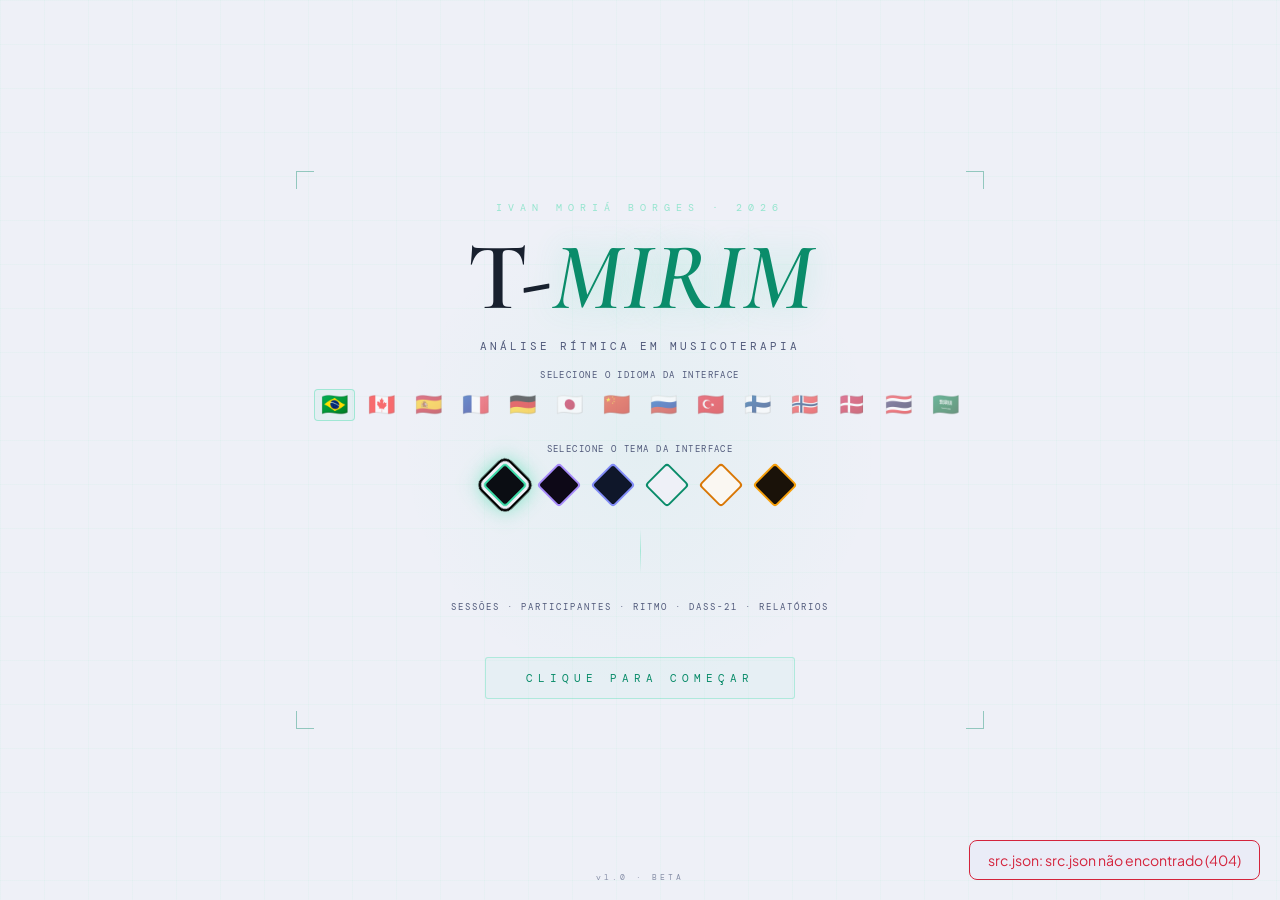
==== app/index.html @ f92b63d8 "ya" ====
<!DOCTYPE html>
<html lang="pt-BR" class="light">
<head>
<meta charset="UTF-8"/>
<meta name="viewport" content="width=device-width, initial-scale=1.0, viewport-fit=cover"/>
<title>T-MIЯIM</title>
<link rel="preconnect" href="https://fonts.googleapis.com">
<link href="https://fonts.googleapis.com/css2?family=Cormorant+Garamond:ital,wght@0,300;0,400;0,600;1,300;1,400&family=DM+Mono:ital,wght@0,300;0,400;0,500;1,300&family=Syne:wght@400;600;700;800&family=Plus+Jakarta+Sans:wght@400;500;600;700&display=swap" rel="stylesheet">
<link rel="stylesheet" href="css/welcome.css">
<link rel="stylesheet" href="css/app.css">
<link rel="stylesheet" href="css/mobile.css">
<!-- External Libraries -->
<script src="https://cdnjs.cloudflare.com/ajax/libs/xlsx/0.18.5/xlsx.full.min.js"></script>
<script src="https://cdnjs.cloudflare.com/ajax/libs/plotly.js/2.27.0/plotly.min.js"></script>
<script src="https://cdn.jsdelivr.net/npm/chart.js@4.4.0/dist/chart.umd.min.js"></script>
</head>
<body>
<div class="app">

<!-- ════════════════════════════════════
     WELCOME OVERLAY
════════════════════════════════════ -->
<!-- ════ WELCOME SCREEN ════ -->
<div id="welcome-screen">
  <!-- grid de fundo -->
  <div style="position:absolute;inset:0;background-image:linear-gradient(rgba(61,219,168,.04) 1px,transparent 1px),linear-gradient(90deg,rgba(61,219,168,.04) 1px,transparent 1px);background-size:44px 44px;animation:wGridPulse 4s ease-in-out infinite;pointer-events:none"></div>
  <!-- brilho central -->
  <div style="position:absolute;width:500px;height:500px;background:radial-gradient(circle,rgba(61,219,168,.06) 0%,transparent 68%);border-radius:50%;animation:wGlow 3.5s ease-in-out infinite;pointer-events:none"></div>

  <div style="position:relative;text-align:center;padding:44px 32px">
    <!-- cantos decorativos -->
    <div class="ws-corner tl"></div><div class="ws-corner tr"></div>
    <div class="ws-corner bl"></div><div class="ws-corner br"></div>

    <div style="font-family:'DM Mono',monospace;font-size:10px;letter-spacing:6px;text-transform:uppercase;color:rgba(61,219,168,.5);margin-bottom:22px;animation:wFadeUp .8s ease both">Ivan Moriá Borges · 2026</div>

    <div id="ws-main-title" class="ws-title-hero">
      T-<em style="color:var(--accent);text-shadow:0 0 32px rgba(61,219,168,.3)">MIRIM</em>
    </div>

    <div id="ws-subtitle" style="font-family:'DM Mono',monospace;font-size:11px;letter-spacing:3px;color:var(--textdim);margin-top:18px;animation:wFadeUp .8s ease .2s both" data-i18n="ws.subtitle">ANÁLISE RÍTMICA EM MUSICOTERAPIA</div>

    <!-- Selecione o idioma -->
    <div id="ws-lang-label" style="font-family:'DM Mono',monospace;font-size:9px;letter-spacing:.16em;text-transform:uppercase;color:var(--textdim);margin-top:16px;animation:wFadeUp .8s ease .22s both" data-i18n="ws.langLabel">Selecione o idioma da interface</div>

    <!-- Bandeiras de idioma -->
    <div style="display:flex;flex-wrap:wrap;gap:6px;justify-content:center;margin-top:8px;animation:wFadeUp .8s ease .25s both" id="ws-lang-flags">
      <button onclick="event.stopPropagation();wlSetLang('pt')" data-wslang="pt" class="ws-flag-btn ws-flag-active" title="Português">🇧🇷</button>
      <button onclick="event.stopPropagation();wlSetLang('en')" data-wslang="en" class="ws-flag-btn" title="English">🇨🇦</button>
      <button onclick="event.stopPropagation();wlSetLang('es')" data-wslang="es" class="ws-flag-btn" title="Español">🇪🇸</button>
      <button onclick="event.stopPropagation();wlSetLang('fr')" data-wslang="fr" class="ws-flag-btn" title="Français">🇫🇷</button>
      <button onclick="event.stopPropagation();wlSetLang('de')" data-wslang="de" class="ws-flag-btn" title="Deutsch">🇩🇪</button>
      <button onclick="event.stopPropagation();wlSetLang('ja')" data-wslang="ja" class="ws-flag-btn" title="日本語">🇯🇵</button>
      <button onclick="event.stopPropagation();wlSetLang('zh')" data-wslang="zh" class="ws-flag-btn" title="中文">🇨🇳</button>
      <button onclick="event.stopPropagation();wlSetLang('ru')" data-wslang="ru" class="ws-flag-btn" title="Русский">🇷🇺</button>
      <button onclick="event.stopPropagation();wlSetLang('tr')" data-wslang="tr" class="ws-flag-btn" title="Türkçe">🇹🇷</button>
      <button onclick="event.stopPropagation();wlSetLang('fi')" data-wslang="fi" class="ws-flag-btn" title="Suomi">🇫🇮</button>
      <button onclick="event.stopPropagation();wlSetLang('no')" data-wslang="no" class="ws-flag-btn" title="Norsk">🇳🇴</button>
      <button onclick="event.stopPropagation();wlSetLang('da')" data-wslang="da" class="ws-flag-btn" title="Dansk">🇩🇰</button>
      <button onclick="event.stopPropagation();wlSetLang('th')" data-wslang="th" class="ws-flag-btn" title="ภาษาไทย">🇹🇭</button>
      <button onclick="event.stopPropagation();wlSetLang('ar')" data-wslang="ar" class="ws-flag-btn" title="العربية">🇸🇦</button>
    </div>

    <!-- Seletor de tema rápido — abaixo das bandeiras -->
    <!-- Tema label -->
    <div id="ws-theme-label" data-i18n="ws.themeLabel"
      style="font-family:'DM Mono',monospace;font-size:9px;letter-spacing:.16em;text-transform:uppercase;color:var(--textdim);margin-top:22px;animation:wFadeUp .8s ease .26s both">
      Selecione o tema da interface
    </div>

    <div id="ws-theme-pills" onclick="event.stopPropagation()"
      style="display:flex;gap:22px;justify-content:center;align-items:center;margin-top:14px;animation:wFadeUp .8s ease .28s both">
      <button class="ws-theme-pill ws-theme-pill-lg" onclick="applyPreset('default')"   data-wspreset="default"   title="T-MIRIM"    style="--pill-bg:#0b0d13;--pill-glow:rgba(61,219,168,.7);background:#0b0d13;border-color:#3ddba8"></button>
      <button class="ws-theme-pill ws-theme-pill-lg" onclick="applyPreset('cosmos')"    data-wspreset="cosmos"    title="Cosmos"     style="--pill-bg:#0d0817;--pill-glow:rgba(167,139,250,.7);background:#0d0817;border-color:#a78bfa"></button>
      <button class="ws-theme-pill ws-theme-pill-lg" onclick="applyPreset('midnight')"  data-wspreset="midnight"  title="Meia-noite" style="--pill-bg:#0f172a;--pill-glow:rgba(129,140,248,.7);background:#0f172a;border-color:#818cf8"></button>
      <button class="ws-theme-pill ws-theme-pill-lg" onclick="applyPreset('daylight')"  data-wspreset="daylight"  title="Claro"      style="--pill-bg:#eef0f7;--pill-glow:rgba(10,140,106,.6);background:#eef0f7;border-color:#0a8c6a"></button>
      <button class="ws-theme-pill ws-theme-pill-lg" onclick="applyPreset('parchment')" data-wspreset="parchment" title="Pergaminho"  style="--pill-bg:#faf7f2;--pill-glow:rgba(217,119,6,.6);background:#faf7f2;border-color:#d97706"></button>
      <button class="ws-theme-pill ws-theme-pill-lg" onclick="applyPreset('ember')"     data-wspreset="ember"     title="Ember"      style="--pill-bg:#1a1209;--pill-glow:rgba(245,158,11,.7);background:#1a1209;border-color:#f59e0b"></button>
    </div>

    <div style="width:1px;height:44px;background:linear-gradient(transparent,rgba(61,219,168,.4),transparent);margin:28px auto;animation:wFadeUp .8s ease .3s both"></div>

    <div style="display:flex;gap:24px;justify-content:center;flex-wrap:wrap;font-family:'DM Mono',monospace;font-size:9px;letter-spacing:2px;color:var(--textdim);animation:wFadeUp .8s ease .35s both">
      <span id="ws-features" data-i18n="ws.features">SESSÕES · PARTICIPANTES · RITMO · DASS-21 · RELATÓRIOS</span>
    </div>

    <div style="margin-top:44px;animation:wFadeUp .8s ease .45s both">
      <button id="ws-start-btn" onclick="goToAccess()" style="display:inline-block;border:1px solid rgba(61,219,168,.32);padding:13px 40px;border-radius:3px;font-family:'DM Mono',monospace;font-size:11px;letter-spacing:5px;text-transform:uppercase;color:var(--accent);background:rgba(61,219,168,.04);animation:wPulse 2s ease-in-out 1s infinite;cursor:pointer" data-i18n="ws.clickStart">CLIQUE PARA COMEÇAR</button>
    </div>
  </div>

  <!-- Botão de aparência — canto inferior esquerdo -->
  <div id="ws-version" style="position:absolute;bottom:18px;font-family:'DM Mono',monospace;font-size:8px;color:var(--textsub);letter-spacing:3px" data-i18n="ws.version">v1.0 · BETA</div>
</div>

<!-- ════ SUPPORT SCREEN — login ════ -->
<div id="support-screen">
  <div style="position:absolute;inset:0;background-image:linear-gradient(rgba(61,219,168,.03) 1px,transparent 1px),linear-gradient(90deg,rgba(61,219,168,.03) 1px,transparent 1px);background-size:44px 44px;pointer-events:none;opacity:.6"></div>
  <div class="ws-corner tl"></div><div class="ws-corner tr"></div>
  <div class="ws-corner bl"></div><div class="ws-corner br"></div>

  <div class="sp-inner">

    <div class="sp-hdr">
      <div style="font-family:'DM Mono',monospace;font-size:8px;letter-spacing:4px;text-transform:uppercase;color:var(--textdim);margin-bottom:8px">Ivan Moriá Borges · 2026</div>
      <div class="sp-title" id="sp-title-main">T-<em style="color:var(--accent)">MIRIM</em></div>
      <div class="sp-sub" id="sp-sub-main" data-i18n="sp.sub">Faça seu login ou explore sem cadastro</div>
    </div>

    <div class="sp-cols">

      <!-- COLUNA ESQUERDA — Google Sign-In + código + try -->
      <div class="sp-col-qr">

        <div style="font-family:'DM Mono',monospace;font-size:8.5px;letter-spacing:.12em;text-transform:uppercase;color:var(--textdim);margin-bottom:12px" id="sp-login-lbl" data-i18n="sp.loginLbl">Entrar com Google</div>

        <!-- Botão Google Sign-In — injetado pelo auth.js -->
        <div id="auth-google-btn" style="margin-bottom:10px;display:flex;justify-content:center"></div>

        <!-- Divisor -->
        <div style="display:flex;align-items:center;gap:8px;margin-bottom:16px">
          <div style="flex:1;height:1px;background:var(--border)"></div>
          <span id="sp-or-lbl" style="font-family:'DM Mono',monospace;font-size:8px;letter-spacing:.1em;text-transform:uppercase;color:var(--textdim)" data-i18n="sp.or">ou</span>
          <div style="flex:1;height:1px;background:var(--border)"></div>
        </div>

        <!-- Código de acesso -->
        <div style="margin-bottom:12px">
          <div style="font-family:'DM Mono',monospace;font-size:8px;letter-spacing:.1em;text-transform:uppercase;color:var(--textdim);margin-bottom:6px" id="sp-code-lbl" data-i18n="sp.codeLbl">Código de acesso</div>
          <div style="display:flex;gap:6px">
            <input id="sp-access-code-input" type="text" maxlength="12" placeholder="XXXX-XXXX"
              style="flex:1;font-family:'DM Mono',monospace;font-size:12px;letter-spacing:.12em;text-transform:uppercase;background:var(--bg);border:1px solid var(--border);border-radius:4px;padding:7px 10px;color:var(--text);outline:none;min-width:0;transition:border-color .15s"
              oninput="this.value=this.value.toUpperCase()"
              onkeydown="if(event.key==='Enter')redeemAccessCode()"
              onfocus="this.style.borderColor='rgba(61,219,168,.5)'"
              onblur="this.style.borderColor='var(--border)'"
            />
            <button onclick="redeemAccessCode()" class="sp-enter-btn" style="padding:7px 12px;font-size:9px;letter-spacing:2px;animation:none;border-color:rgba(61,219,168,.4);color:var(--accent)">OK</button>
          </div>
          <div id="sp-code-msg" style="font-family:'DM Mono',monospace;font-size:8px;margin-top:5px;min-height:14px"></div>
        </div>

        <!-- Divisor 2 -->
        <div style="display:flex;align-items:center;gap:8px;margin-bottom:12px">
          <div style="flex:1;height:1px;background:var(--border)"></div>
          <span style="font-family:'DM Mono',monospace;font-size:8px;letter-spacing:.1em;text-transform:uppercase;color:var(--textdim)" id="sp-or2-lbl">ou</span>
          <div style="flex:1;height:1px;background:var(--border)"></div>
        </div>

        <!-- Botão Experimentar — acesso anônimo -->
        <button id="sp-try-btn" onclick="window.enterAnonymous && window.enterAnonymous()" class="sp-enter-btn" style="width:100%;padding:10px;font-size:10px;letter-spacing:4px">
          <span data-i18n="sp.try">Experimentar →</span>
        </button>

        <!-- Mostrado após login bem-sucedido -->
        <div class="sp-enter" id="sp-enter-wrap" style="margin-top:12px">
          <button class="sp-enter-btn" id="sp-enter-btn" style="display:none" onclick="enterApp()">Entrar no app →</button>
          <div class="sp-hint" id="sp-enter-hint" style="display:none">ou pressione qualquer tecla</div>
        </div>

      </div>

      <!-- COLUNA DIREITA — QR Code -->
      <div class="sp-col-qr" style="display:flex;flex-direction:column;align-items:center;justify-content:center;gap:10px">

        <div style="font-family:'DM Mono',monospace;font-size:8.5px;letter-spacing:.12em;text-transform:uppercase;color:var(--textdim)" id="sp-qr-lbl" data-i18n="sp.qrShare">Compartilhar o app</div>

        <div style="padding:10px;background:#fff;border-radius:8px;border:1px solid rgba(61,219,168,.3);box-shadow:0 0 18px rgba(61,219,168,.08);display:inline-block">
          <img src="https://api.qrserver.com/v1/create-qr-code/?size=180x180&data=https%3A%2F%2Fivanmoria.github.io%2Fufmg%2F&color=0b0d13&bgcolor=ffffff&margin=4"
               alt="QR Code" width="180" height="180" style="display:block;border-radius:3px">
        </div>
        <div style="font-family:'DM Mono',monospace;font-size:8px;color:var(--textdim);letter-spacing:1px;text-align:center">ivanmoria.github.io/ufmg</div>

      </div>

    </div>

  </div>
</div>

<!-- ════════════════════════════════════
     MOBILE HEADER
════════════════════════════════════ -->
<header class="mobile-header" id="mobile-header">
  <button class="mobile-header__hamburger" id="mobile-hamburger" aria-label="Menu">
    <span></span><span></span><span></span>
  </button>
  <span class="mobile-header__title logo-text" id="mobile-header-logo" aria-label="T-MIRIM"><span class="logo-char logo-char-t">T</span><!--
    --><span class="logo-char logo-char-dash"></span><!--
    --><span class="logo-char logo-char-m1">M</span><!--
    --><span class="logo-char logo-char-i1">I</span><!--
    --><span class="logo-char logo-char-r">R</span><!--
    --><span class="logo-char logo-char-space1"> </span><!--
    --><span class="logo-char logo-char-i2">I</span><!--
    --><span class="logo-char logo-char-space2"> </span><!--
    --><span class="logo-char logo-char-m2">M</span></span>
  <div class="mobile-header__actions">
    <button class="hdr-btn" id="btn-lang-mobile" title="Idioma" onclick="openLangModal()">🌐</button>
    <button class="hdr-btn" id="btn-settings-mobile" title="Configurações / Conta" onclick="openSettingsPanel()">⚙️</button>
  </div>
</header>

<!-- MOBILE DRAWER OVERLAY -->
<div class="mobile-drawer-overlay" id="mobile-drawer-overlay" onclick="document.body.classList.remove('drawer-open')"></div>

<!-- MOBILE DRAWER -->
<nav class="mobile-drawer" id="mobile-drawer">
  <div class="mobile-drawer__header">
    <div class="logo-text" id="drawer-header-logo" aria-label="T-MIRIM" style="font-size:1.1rem;cursor:pointer"><span class="logo-char logo-char-t">T</span><!--
      --><span class="logo-char logo-char-dash"></span><!--
      --><span class="logo-char logo-char-m1">M</span><!--
      --><span class="logo-char logo-char-i1">I</span><!--
      --><span class="logo-char logo-char-r">R</span><!--
      --><span class="logo-char logo-char-space1"> </span><!--
      --><span class="logo-char logo-char-i2">I</span><!--
      --><span class="logo-char logo-char-space2"> </span><!--
      --><span class="logo-char logo-char-m2">M</span></div>
    <em class="logo-sub" style="display:block">Musicoterapia</em>
  </div>
  <div class="mobile-drawer__nav" id="mobile-drawer-nav">
    <div class="tab-group-label" data-i18n="nav.data"><span data-i18n="nav.data">Dados</span></div>
    <button class="tab-btn" data-page="group"     onclick="mobileNav('group')"><span class="tab-icon">📁</span><span class="tab-label" data-i18n="tab.group">Agrupar</span></button>
    <button class="tab-btn" data-page="dataframe" onclick="mobileNav('dataframe')"><span class="tab-icon">🗃</span><span class="tab-label" data-i18n="tab.dataframe">DataFrame</span></button>
    <button class="tab-btn" data-page="participants" onclick="mobileNav('participants')"><span class="tab-icon">👤</span><span class="tab-label" data-i18n="tab.participants">Participantes</span></button>
    <div class="tab-group-label" data-i18n="nav.results"><span data-i18n="nav.results">Resultados</span></div>
    <button class="tab-btn" data-page="analyze"   onclick="mobileNav('analyze')"><span class="tab-icon">📊</span><span class="tab-label" data-i18n="tab.analyze">Analisar</span></button>
    <button class="tab-btn" data-page="explore"   onclick="mobileNav('explore')"><span class="tab-icon">🔍</span><span class="tab-label" data-i18n="tab.explore">Explorar</span></button>
    <button class="tab-btn" data-page="visualize" onclick="mobileNav('visualize')"><span class="tab-icon">📈</span><span class="tab-label" data-i18n="tab.visualize">Visualizar</span></button>
    <div class="tab-group-label" data-i18n="nav.advanced"><span data-i18n="nav.advanced">Análises Avançadas</span></div>
    <button class="tab-btn" data-page="timing"    onclick="mobileNav('timing')"><span class="tab-icon">⏱</span><span class="tab-label" data-i18n="tab.timing">Erro Temporal</span></button>
    <button class="tab-btn" data-page="dass"      onclick="mobileNav('dass')"><span class="tab-icon">🧠</span><span class="tab-label" data-i18n="tab.dass">DASS-21</span></button>
    <div class="tab-group-label"><span>Testes Rítmicos</span></div>
    <button class="tab-btn" data-page="ritmic" data-rtest="tte"      onclick="mobileNavSub('ritmic','tte')"><span class="tab-icon">⏱</span><span class="tab-label">Tempo Espontâneo</span></button>
    <button class="tab-btn" data-page="ritmic" data-rtest="metroTTE" onclick="mobileNavSub('ritmic','metroTTE')"><span class="tab-icon">🎯</span><span class="tab-label">Metro TTE</span></button>
    <button class="tab-btn" data-page="ritmic" data-rtest="metro150" onclick="mobileNavSub('ritmic','metro150')"><span class="tab-icon">⚡</span><span class="tab-label">Metro 150</span></button>
    <button class="tab-btn" data-page="ritmic" data-rtest="metro60"  onclick="mobileNavSub('ritmic','metro60')"><span class="tab-icon">🐢</span><span class="tab-label">Metro 60</span></button>
    <button class="tab-btn" data-page="ritmic" data-rtest="drum"     onclick="mobileNavSub('ritmic','drum')"><span class="tab-icon">🥁</span><span class="tab-label" data-i18n="tab.drum">Bateria</span></button>
    <div class="tab-group-label"><span>Formulários</span></div>
    <button class="tab-btn" data-page="forms" data-form="tcle"     onclick="mobileNavSub('forms','tcle')"><span class="tab-icon">📄</span><span class="tab-label" data-i18n="form.tcle_btn">TCLE</span></button>
    <button class="tab-btn" data-page="forms" data-form="anamnese" onclick="mobileNavSub('forms','anamnese')"><span class="tab-icon">📝</span><span class="tab-label" data-i18n="form.anamnese">Anamnese</span></button>
    <button class="tab-btn" data-page="forms" data-form="dass21"   onclick="mobileNavSub('forms','dass21')"><span class="tab-icon">🧠</span><span class="tab-label" data-i18n="form.dass21">DASS-21</span></button>
    <div class="tab-group-label" data-i18n="nav.report"><span data-i18n="nav.report">Relatório</span></div>
    <button class="tab-btn" data-page="report"    onclick="mobileNav('report')"><span class="tab-icon">📄</span><span class="tab-label" data-i18n="tab.report">Relatório</span></button>
  </div>
  <div class="mobile-drawer__footer">
    <!-- Auth status card -->
    <div id="auth-status-card" class="status-anon" style="margin:0 0 8px">→ Entrar / Criar conta</div>
  </div>
</nav>

<!-- mob-acesso-panel removed — settings panel handles this -->

<!-- MOBILE BOTTOM NAV -->
<nav class="mobile-bottom-nav" id="mobile-bottom-nav">
  <button class="mobile-bottom-nav__item active" data-page="group"         onclick="mobileNav('group')">
    <span class="mobile-bottom-nav__icon">📁</span>
    <span class="mobile-bottom-nav__label">Agrupar</span>
  </button>
  <button class="mobile-bottom-nav__item" data-page="analyze"              onclick="mobileNav('analyze')">
    <span class="mobile-bottom-nav__icon">📊</span>
    <span class="mobile-bottom-nav__label">Analisar</span>
  </button>
  <button class="mobile-bottom-nav__item" data-page="visualize"            onclick="mobileNav('visualize')">
    <span class="mobile-bottom-nav__icon">📈</span>
    <span class="mobile-bottom-nav__label">Visualizar</span>
  </button>
  <button class="mobile-bottom-nav__item" data-page="participants"         onclick="mobileNav('participants')">
    <span class="mobile-bottom-nav__icon">👤</span>
    <span class="mobile-bottom-nav__label">Participantes</span>
  </button>
  <button class="mobile-bottom-nav__item" data-page="forms"                onclick="mobileNav('forms')">
    <span class="mobile-bottom-nav__icon">📋</span>
    <span class="mobile-bottom-nav__label">Forms</span>
  </button>
</nav>

<!-- ════════════════════════════════════
     SIDENAV
════════════════════════════════════ -->
<nav class="sidenav">
  <div class="sidenav-header" id="sidenav-toggle-btn" onclick="toggleSidenav()" title="Recolher / expandir menu">

    <!-- Logo expandida -->
    <div class="logo-wrap" id="sidenav-logo-full">
      <div class="logo-anim" aria-label="T-MIRIM">
        <span class="logo-text">
          <span class="logo-char logo-char-t">T</span><!--
          --><span class="logo-char logo-char-dash"></span><!--
          --><span class="logo-char logo-char-m1">M</span><!--
          --><span class="logo-char logo-char-i1">I</span><!--
          --><span class="logo-char logo-char-r">R</span><!--
          --><span class="logo-char logo-char-space1"> </span><!--
          --><span class="logo-char logo-char-i2">I</span><!--
          --><span class="logo-char logo-char-space2"> </span><!--
          --><span class="logo-char logo-char-m2">M</span>
        </span>
      </div>
      <span class="logo-sub">
        <span class="logo-author-btn" onclick="event.stopPropagation();toggleProfileModal()" title="Sobre o autor">by Ivan Moriá</span>
      </span>
      <span class="sidenav-collapse-arrow" id="sidenav-arrow">◀</span>
    </div>

    <!-- Monograma colapsado -->
    <div class="sidenav-monogram" id="sidenav-logo-mini">
      <span class="sidenav-monogram-r logo-char-r-mini">R</span>
      <span class="sidenav-monogram-arrow">▶</span>
    </div>

  </div>

  <div class="sidenav-tabs">
    <div class="tab-group-label" data-i18n="nav.data"><span data-i18n="nav.data">Dados</span></div>
    <button class="tab-btn active" data-page="group" onclick="activatePage('group')">
      <span class="tab-icon">📁</span>
      <span class="tab-label" data-i18n="tab.group">Agrupar</span>
      <span class="tab-badge" id="badge-group"></span>
    </button>
    <button class="tab-btn" data-page="dataframe" onclick="activatePage('dataframe')">
      <span class="tab-icon">🗃</span>
      <span class="tab-label" data-i18n="tab.dataframe">DataFrame</span>
    </button>
    <button class="tab-btn" data-page="participants" onclick="activatePage('participants')">
      <span class="tab-icon">👤</span>
      <span class="tab-label" data-i18n="tab.participants">Participantes</span>
    </button>

    <div class="tab-group-label" data-i18n="nav.results"><span data-i18n="nav.results">Resultados</span></div>
    <button class="tab-btn" data-page="analyze" onclick="activatePage('analyze')">
      <span class="tab-icon">📊</span>
      <span class="tab-label" data-i18n="tab.analyze">Analisar</span>
    </button>
    <button class="tab-btn" data-page="explore" onclick="activatePage('explore')">
      <span class="tab-icon">🔍</span>
      <span class="tab-label" data-i18n="tab.explore">Explorar</span>
    </button>
    <button class="tab-btn" data-page="visualize" onclick="activatePage('visualize')">
      <span class="tab-icon">📈</span>
      <span class="tab-label" data-i18n="tab.visualize">Visualizar</span>
    </button>

    <div class="tab-group-label" data-i18n="nav.advanced"><span data-i18n="nav.advanced">Análises Avançadas</span></div>
    <button class="tab-btn" data-page="timing" onclick="activatePage('timing')">
      <span class="tab-icon">⏱</span>
      <span class="tab-label" data-i18n="tab.timing">Erro Temporal</span>
    </button>
    <button class="tab-btn" data-page="dass" onclick="activatePage('dass')">
      <span class="tab-icon">🧠</span>
      <span class="tab-label" data-i18n="tab.dass">DASS-21</span>
    </button>

    <div class="tab-group-label"><span>Testes Rítmicos</span></div>
    <button class="tab-btn" data-page="ritmic" data-rtest="tte" onclick="activatePage('ritmic');switchRTest('tte')">
      <span class="tab-icon">⏱</span>
      <span class="tab-label">Tempo Espontâneo</span>
    </button>
    <button class="tab-btn" data-page="ritmic" data-rtest="metroTTE" onclick="activatePage('ritmic');switchRTest('metroTTE')">
      <span class="tab-icon">🎯</span>
      <span class="tab-label">Metro TTE</span>
    </button>
    <button class="tab-btn" data-page="ritmic" data-rtest="metro150" onclick="activatePage('ritmic');switchRTest('metro150')">
      <span class="tab-icon">⚡</span>
      <span class="tab-label">Metro 150</span>
    </button>
    <button class="tab-btn" data-page="ritmic" data-rtest="metro60" onclick="activatePage('ritmic');switchRTest('metro60')">
      <span class="tab-icon">🐢</span>
      <span class="tab-label">Metro 60</span>
    </button>
    <button class="tab-btn" data-page="ritmic" data-rtest="drum" onclick="activatePage('ritmic');switchRTest('drum')">
      <span class="tab-icon">🥁</span>
      <span class="tab-label" data-i18n="tab.drum">Bateria</span>
    </button>

    <div class="tab-group-label"><span>Formulários</span></div>
    <button class="tab-btn" data-page="forms" data-form="tcle" onclick="activatePage('forms');switchForm('tcle')">
      <span class="tab-icon">📄</span>
      <span class="tab-label" data-i18n="form.tcle_btn">TCLE</span>
    </button>
    <button class="tab-btn" data-page="forms" data-form="anamnese" onclick="activatePage('forms');switchForm('anamnese')">
      <span class="tab-icon">📝</span>
      <span class="tab-label" data-i18n="form.anamnese">Anamnese</span>
    </button>
    <button class="tab-btn" data-page="forms" data-form="dass21" onclick="activatePage('forms');switchForm('dass21')">
      <span class="tab-icon">🧠</span>
      <span class="tab-label" data-i18n="form.dass21">DASS-21</span>
    </button>

    <div class="tab-group-label" data-i18n="nav.report"><span data-i18n="nav.report">Relatório</span></div>
    <button class="tab-btn" data-page="report" onclick="activatePage('report')">
      <span class="tab-icon">📄</span>
      <span class="tab-label" data-i18n="tab.report">Relatório</span>
    </button>
  </div>

  <div class="sidenav-footer">
    <button class="hdr-btn" id="btn-lang" title="Idioma" onclick="openLangModal()">🌐</button>
    <button class="hdr-btn" id="btn-settings" title="Configurações / Conta" onclick="openSettingsPanel()">⚙️</button>
  </div>
</nav>

<main class="main">

<!-- ════════════════════════════════════
     PAGE 1 — AGRUPAR
════════════════════════════════════ -->
<section class="page active" id="page-group" style="padding:14px">
  <div class="row" style="align-items:stretch">

    <!-- Left controls -->
    <div class="col" style="min-width:220px;max-width:250px;gap:10px">

      <!-- CARD 1: Carregar -->
      <div class="card">
        <div class="card-title" data-i18n="grp.load">Carregar Dados</div>
        <div class="col g6">

          <!-- Pasta de CSVs -->
          <label class="drop-zone" id="group-drop" for="group-input" style="cursor:pointer">
            <span class="dz-icon">📁</span>
            <strong id="group-drop-title" data-i18n="grp.drop.title.folder">Selecionar Pasta</strong>
            <small id="group-drop-hint" data-i18n="grp.drop.hint">CSVs + DASS21</small>
            <input type="file" id="group-input" webkitdirectory mozdirectory multiple style="display:none">
          </label>

          <div id="group-file-count" style="font-size:.78rem;color:var(--textdim);text-align:center;min-height:18px"></div>

          <!-- Importar / Exportar JSON lado a lado -->
          <div style="display:flex;gap:6px">
            <button class="btn" id="btn-load-json"
              style="flex:1;font-size:.78rem;border-color:var(--accent4);color:var(--accent4)"
              onclick="document.getElementById('json-import-input').click()">
              ⬆ Importar
            </button>
            <button class="btn" id="btn-load-src"
              title="Carregar src.json da pasta raiz"
              style="font-size:.78rem;border-color:var(--accent4);color:var(--accent4);padding:5px 8px;opacity:.7"
              onclick="loadSrcJSON()">
              ▶
            </button>
            <button class="btn" id="btn-save-all-json"
              style="flex:1;font-size:.78rem;border-color:var(--accent4);color:var(--accent4)"
              title="Exportar todos os dados em JSON completo">
              ⬇ Exportar
            </button>
          </div>
          <input type="file" id="json-import-input" accept=".json" style="display:none">
        </div>
      </div>

      <!-- CARD 3: Ações -->
      <div class="card">
        <div class="card-title" data-i18n="grp.actions">Ações</div>
        <div class="col g6">
          <button class="btn primary" id="btn-process" disabled
            style="font-size:1rem;padding:10px;font-weight:800">
            <span data-i18n="grp.process">⚙ Processar e Agrupar</span>
          </button>
          <div class="vdiv" style="width:100%;height:1px;margin:2px 0"></div>
          <label style="display:flex;align-items:center;gap:7px;cursor:pointer;font-size:.82rem;color:var(--textdim);user-select:none">
            <input type="checkbox" id="chk-anonymize" style="accent-color:var(--accent)">
            <span data-i18n="grp.anonymize">Ocultar nomes (usar IDs)</span>
          </label>
        </div>
      </div>

      <!-- CARD 4: Selecionar takes -->
      <div class="card" id="select-all-takes-row" style="display:none">
        <div class="card-title" data-i18n="grp.takes">Selecionar · Takes</div>
        <div style="display:flex;align-items:center;gap:4px;flex-wrap:nowrap;overflow-x:auto;scrollbar-width:none;padding-bottom:2px">
          <div id="select-all-takes" style="display:flex;gap:4px;flex-wrap:nowrap;flex-shrink:0"></div>
          <button class="btn" id="btn-last-take" style="flex-shrink:0;font-size:.75rem;white-space:nowrap;border-color:var(--accent3);color:var(--accent3);padding:3px 8px">
            ⚡ Último
          </button>
        </div>
      </div>
    </div>

    <!-- Participant grid -->
    <div class="flex1 col" style="min-width:0">
      <div class="card" style="display:flex;flex-direction:column;overflow:hidden">
        <div class="card-title" data-i18n="grp.grid">Grid de Participantes</div>
        <div class="part-grid-wrap" style="max-height:calc(100vh - 120px)">
          <table class="part-grid" id="part-grid">
            <thead id="part-grid-head"></thead>
            <tbody id="part-grid-body"></tbody>
          </table>
        </div>
      </div>
    </div>
  </div>

</section>

<!-- ════════════════════════════════════
     PAGE 1b — DATAFRAME
════════════════════════════════════ -->
<section class="page" id="page-dataframe" style="padding:14px">
  <div class="card" style="flex:1;min-height:0;overflow:hidden;display:flex;flex-direction:column">
    <div class="card-title" data-i18n="grp.df"><span data-i18n="grp.df">DataFrame Consolidado</span></div>
    <div class="row g8" style="margin-bottom:10px;flex-wrap:wrap">
      <button class="btn primary" id="btn-export-grouped" data-i18n="grp.export.xl"><span data-i18n="grp.export.xl">📥 Exportar Excel</span></button>
      <button class="btn" id="btn-df-process" style="font-size:.82rem"><span data-i18n="g.process_first">⟳ Processar dados primeiro</span></button>
    </div>
    <div class="table-wrap" style="flex:1;min-height:0">
      <table><thead><tr id="grouped-thead-row"></tr></thead><tbody id="grouped-tbody"></tbody></table>
    </div>
  </div>
</section>

<!-- ════════════════════════════════════
     PAGE 1c — PARTICIPANTES
════════════════════════════════════ -->
<section class="page" id="page-participants" style="flex-direction:column;gap:0;padding:0">

  <!-- BARRA STICKY: título + botão filtro -->
  <div id="pf-header">
    <span style="font-size:.82rem;font-weight:700;color:var(--text)">Participantes</span>
    <button id="pf-filter-btn" title="Filtros" onclick="document.getElementById('pf-filter-popup').classList.toggle('open')">
      ⚙ <span id="pf-filter-label">Filtros</span>
    </button>
  </div>

  <!-- FILTROS: bottom sheet mobile / side panel desktop -->
  <div id="pf-filter-backdrop" onclick="document.getElementById('pf-filter-popup').classList.remove('open')"></div>
  <div id="pf-filter-popup">
    <!-- drag handle (mobile) -->
    <div class="pf-drag-handle"></div>

    <div class="pf-popup-header">
      <span class="pf-popup-title">Filtros</span>
      <button class="pf-popup-close" onclick="document.getElementById('pf-filter-popup').classList.remove('open')">✕</button>
    </div>

    <div class="pf-filter-section">
      <div class="pf-filter-label">Perfil Musical</div>
      <div class="pf-chip-row">
        <button class="pf-chip pf-chip-all on" id="pf-all">
          <span class="pf-chip-icon">👥</span> Todos
        </button>
        <button class="pf-chip pf-chip-musico on" id="pf-musico">
          <span class="pf-chip-icon">🎵</span> Músicos
        </button>
        <button class="pf-chip pf-chip-nmusico on" id="pf-nmusico">
          <span class="pf-chip-icon">🎧</span> Não-Músicos
        </button>
      </div>
    </div>

    <div class="pf-filter-divider"></div>

    <div class="pf-filter-section">
      <div class="pf-filter-label">Gênero</div>
      <div class="pf-chip-row">
        <button class="pf-chip on" id="pf-gender-all" data-pf-gender="">Todos</button>
        <button class="pf-chip" id="pf-gender-m" data-pf-gender="M">♂ Masc.</button>
        <button class="pf-chip" id="pf-gender-f" data-pf-gender="F">♀ Fem.</button>
        <button class="pf-chip" id="pf-gender-o" data-pf-gender="O">⊕ Outro</button>
      </div>
    </div>

    <div class="pf-filter-divider"></div>

    <div class="pf-filter-section">
      <div class="pf-filter-label">Faixa de Idade</div>
      <div class="pf-chip-row">
        <button class="pf-chip on" id="pf-age-all" data-pf-age="">Todas</button>
        <button class="pf-chip" id="pf-age-young" data-pf-age="young">≤ 25</button>
        <button class="pf-chip" id="pf-age-mid" data-pf-age="mid">26–40</button>
        <button class="pf-chip" id="pf-age-senior" data-pf-age="senior">41+</button>
      </div>
    </div>

    <button class="pf-apply-btn" onclick="document.getElementById('pf-filter-popup').classList.remove('open')">
      ✓ Aplicar filtros
    </button>
  </div>

  <!-- GRID DE CARDS -->
  <div style="flex:1;overflow-y:auto;padding:12px">
    <!-- Card de resumo do grupo (primeiro item do grid) -->
    <div id="pf-summary-card" class="pf-summary-card"></div>
    <div id="part-cards-grid" class="part-cards-grid" style="margin-top:10px"></div>
    <div id="part-cards-empty" style="display:none;padding:40px;text-align:center;color:var(--textdim);font-size:.9rem">
      Processe os dados na aba Agrupar primeiro.
    </div>
  </div>
</section>

<!-- Participant detail overlay -->
<div id="part-detail-overlay">
  <div id="part-detail-panel">
    <div style="display:flex;align-items:center;justify-content:space-between;margin-bottom:4px">
      <button class="pd-close" id="pd-close-btn"><span data-i18n="g.close">✕ Fechar</span></button>
      <button class="btn" id="pd-export-btn" style="font-size:.75rem;padding:5px 10px;border-color:var(--accent4);color:var(--accent4);display:none">
        ⬇ Exportar
      </button>
    </div>
    <h2 id="pd-name">—</h2>
    <div class="pd-sub" id="pd-sub">—</div>
    <!-- DASS-21 + Radar rítmico lado a lado -->
    <div class="pd-section">
      <div class="pd-section-title">Saúde Mental · DASS-21</div>
      <div style="display:flex;gap:16px;align-items:flex-start;flex-wrap:wrap">
        <div>
          <div class="pd-kpi-row" id="pd-dass-kpis" style="margin-bottom:10px;flex-wrap:wrap"></div>
          <div style="display:flex;gap:12px;align-items:flex-end">
            <div style="text-align:center">
              <div style="font-size:.6rem;color:var(--textdim);letter-spacing:.05em;margin-bottom:4px">DASS-21</div>
              <div id="pd-dass-radar" style="width:180px;height:180px"></div>
            </div>
            <div style="text-align:center">
              <div style="font-size:.6rem;color:var(--textdim);letter-spacing:.05em;margin-bottom:4px">MAE RÍTMICO</div>
              <div id="pd-rhythm-radar" style="width:180px;height:180px"></div>
            </div>
          </div>
        </div>
      </div>
    </div>

    <!-- Desempenho por atividade -->
    <div class="pd-section">
      <div class="pd-section-title">Desempenho Rítmico por Atividade</div>
      <div id="pd-activity-plot"></div>
    </div>

    <!-- Correlação DASS × Atividades -->
    <div class="pd-section">
      <div class="pd-section-title">Correlação DASS × Desempenho</div>
      <div id="pd-corr-plot"></div>
      <div id="pd-corr-text" style="font-size:.75rem;color:var(--textdim);margin-top:8px;line-height:1.6"></div>
    </div>

    <!-- Métricas detalhadas -->
    <div class="pd-section">
      <div class="pd-section-title">Métricas Detalhadas</div>
      <div class="table-wrap" style="max-height:220px">
        <table><thead><tr id="pd-table-head"></tr></thead><tbody id="pd-table-body"></tbody></table>
      </div>
    </div>

    <!-- Glossário -->
    <div class="pd-section pd-glossary">
      <div class="pd-section-title">Guia de Interpretação</div>
      <div class="pd-gloss-grid">
        <div class="pd-gloss-item">
          <div class="pd-gloss-term">CV <span>Coeficiente de Variação</span></div>
          <div class="pd-gloss-def">Desvio padrão dos intervalos dividido pela média, expresso em %. Mede a <strong>consistência relativa</strong> do ritmo independente do tempo. CV &lt; 5% indica precisão alta; 5–15% moderada; &gt; 15% irregular.</div>
        </div>
        <div class="pd-gloss-item">
          <div class="pd-gloss-term">MAE <span data-i18n="ana.mae_sub">Erro Absoluto Médio</span></div>
          <div class="pd-gloss-def">Distância média (em ms) entre cada toque e o ponto de referência mais próximo. Quantifica o <strong>erro de sincronização</strong>. MAE &lt; 30 ms é excelente; 30–80 ms aceitável; &gt; 80 ms indica dificuldade de sincronização.</div>
        </div>
        <div class="pd-gloss-item">
          <div class="pd-gloss-term">Jitter <span>Variabilidade de Intervalo</span></div>
          <div class="pd-gloss-def">Diferença média entre intervalos consecutivos. Captura <strong>irregularidades locais</strong> — um jitter alto sugere falta de estabilidade entre batidas adjacentes, mesmo que o MAE geral seja baixo.</div>
        </div>
        <div class="pd-gloss-item">
          <div class="pd-gloss-term">DASS-21 <span>D · A · S</span></div>
          <div class="pd-gloss-def"><strong>D</strong>epressão, <strong>A</strong>nsiedade e <strong>E</strong>stress medem bem-estar psicológico. Valores elevados de ansiedade podem estar relacionados a piores desempenhos em tarefas de sincronização por aumentar tensão motora e atenção dividida.</div>
        </div>
      </div>
    </div>
  </div>
</div>

<!-- ════════════════════════════════════
     PAGE 2 — ANALISAR
════════════════════════════════════ -->
<section class="page" id="page-analyze" style="padding:14px;gap:10px;overflow-y:auto">
  <div id="stat-cards-row"></div>

  <div class="card" style="display:flex;flex-direction:column;gap:0">
    <!-- Tab bar — sticky inside card -->
    <div style="display:flex;align-items:center;gap:6px;padding-bottom:10px;flex-wrap:nowrap;overflow-x:auto;scrollbar-width:none;flex-shrink:0">
      <button class="toggle-btn on" data-abt="individual" style="flex-shrink:0"><span data-i18n="g.ind_report">Individual</span></button>
      <button class="toggle-btn" data-abt="comparative" style="flex-shrink:0"><span data-i18n="ana.comparative">Grupos</span></button>
      <button class="toggle-btn" data-abt="correlations" style="flex-shrink:0"><span data-i18n="ana.correlations">Correl.</span></button>
      <div style="margin-left:auto;display:flex;gap:6px;flex-shrink:0">
        <button class="btn" id="btn-export-analysis" style="white-space:nowrap" title="Copiar">
          <span class="btn-icon-only">📋</span><span class="btn-label-full"> Copiar</span>
        </button>
        <button class="btn primary" id="btn-export-analysis-xl" style="white-space:nowrap" title="Exportar Excel">
          <span class="btn-icon-only">📥</span><span class="btn-label-full"> Excel</span>
        </button>
      </div>
    </div>
    <!-- Tab panels — each scrolls on its own -->
    <div id="analysis-individual" class="analysis-text">Processe dados na aba ① para ver a análise.</div>
    <div id="analysis-comparative" class="analysis-text" style="display:none"></div>
    <div id="analysis-correlations" style="display:none">
      <!-- Card explicativo das métricas — retrátil + i18n -->
      <div class="corr-explainer">
        <button class="corr-explainer-toggle" id="btn-toggle-explainer" onclick="
          const b=document.getElementById('corr-explainer-body');
          const open=b.style.display!=='none';
          b.style.display=open?'none':'';
          this.querySelector('.cet-arrow').textContent=open?'▶':'▼';
        ">
          <span data-i18n="ana.metrics_guide">📖 Guia de Métricas</span>
          <span class="cet-arrow">▼</span>
        </button>
        <div id="corr-explainer-body">
        <div class="corr-explainer-grid">
          <div class="corr-exp-item">
            <div class="corr-exp-term">IOI <span data-i18n="ana.ioi_sub">Inter-Onset Interval</span></div>
            <div class="corr-exp-def" data-i18n="ana.ioi_def">Tempo entre duas batidas consecutivas (ms). Ex: tocar 60 BPM → IOI = 1000 ms. Se o esperado é 500 ms e o participante toca a 1000 ms, o <strong>IOI ratio = 2.0</strong> — está dobrando o tempo (interpretação válida do pulso).</div>
          </div>
          <div class="corr-exp-item">
            <div class="corr-exp-term">CV <span data-i18n="ana.cv_sub">Coeficiente de Variação</span></div>
            <div class="corr-exp-def" data-i18n="ana.cv_def">Desvio padrão dos IOIs dividido pela média. Mede <strong>consistência interna</strong> do ritmo. CV = 0.05 = 5% de variação. Não depende do andamento — dois tocadores em velocidades diferentes podem ter o mesmo CV.</div>
          </div>
          <div class="corr-exp-item">
            <div class="corr-exp-term">MAE <span data-i18n="ana.mae_sub">Erro Absoluto Médio</span></div>
            <div class="corr-exp-def" data-i18n="ana.mae_def">Distância média (ms) entre cada toque e o pulso mais próximo do metrônomo. MAE = 30 ms = cada toque erra em média 30 ms o beat. <strong>MAE corrigido</strong> considera que o participante pode estar em pulso dobrado/subdividido.</div>
          </div>
          <div class="corr-exp-item">
            <div class="corr-exp-term">Fase Relativa <span data-i18n="ana.fase_sub">Assincronia normalizada</span></div>
            <div class="corr-exp-def" data-i18n="ana.fase_def">erro_tempo ÷ IOI do metrônomo. Valor entre -0.5 e +0.5. <strong>Negativo = antecipa</strong> o beat; <strong>positivo = atrasa</strong>. Perto de zero = sincronizado. Independe do andamento absoluto.</div>
          </div>
          <div class="corr-exp-item">
            <div class="corr-exp-term">Pulso alternativo <span data-i18n="ana.pulso_sub">Subdivisão / Duplicação</span></div>
            <div class="corr-exp-def" data-i18n="ana.pulso_def">IOI ratio &lt; 0.65 → <strong>subdividindo</strong> (toca no dobro da velocidade, ex: colcheias quando esperado semínimas). Ratio &gt; 1.6 → <strong>dobrando</strong> (toca em tempo dobrado). Ambas são <em>interpretações musicalmente válidas</em> do pulso — não são erros.</div>
          </div>
          <div class="corr-exp-item">
            <div class="corr-exp-term">Jitter <span data-i18n="ana.jitter_sub">Variabilidade local</span></div>
            <div class="corr-exp-def" data-i18n="ana.jitter_def">Diferença média entre IOIs consecutivos. Captura <strong>instabilidade local</strong> — uma pessoa pode ter CV baixo (consistente no geral) mas jitter alto (oscilações entre batidas adjacentes).</div>
          </div>
          <div class="corr-exp-item">
            <div class="corr-exp-term">% Desvio IOI <span data-i18n="ana.pct_sub">Antecipação / Atraso</span></div>
            <div class="corr-exp-def" data-i18n="ana.pct_def"><strong>Positivo (+%)</strong> = toca mais lento que o metrônomo (atrasa o pulso). <strong>Negativo (−%)</strong> = toca mais rápido (antecipa). Ex: +10% = IOI real é 10% maior que o esperado. Independe da magnitude absoluta do erro.</div>
          </div>
          <div class="corr-exp-item">
            <div class="corr-exp-term">Pulso Num. <span data-i18n="ana.pulso_num_sub">−1 / 0 / +1</span></div>
            <div class="corr-exp-def" data-i18n="ana.pulso_num_def"><strong>−1 = subdividindo</strong> (toca no dobro da velocidade), <strong>0 = normal</strong>, <strong>+1 = duplicando</strong> (toca na metade da velocidade). Permite correlacionar a <em>escolha de pulso</em> com escalas DASS — ex: ansiedade → subdivisão, depressão → duplicação.</div>
          </div>
        </div>
        </div><!-- /corr-explainer-body -->
      </div>
      <div class="table-wrap" style="max-height:45vh;flex-shrink:0">
        <table>
          <thead><tr><th data-i18n="ana.th_ativ">Atividade</th><th data-i18n="ana.th_grupo">Grupo</th><th data-i18n="ana.th_metrica">Métrica</th><th>DASS</th><th>r</th><th data-i18n="ana.th_p">p-valor</th><th>N</th><th data-i18n="ana.th_sig">Sig.</th></tr></thead>
          <tbody id="corr-tbody"></tbody>
        </table>
      </div>
      <div id="corr-interpretation" style="margin-top:12px;overflow-y:auto;flex:1;min-height:0"></div>
    </div>
  </div>
</section>

<!-- ════════════════════════════════════
     PAGE 3 — EXPLORAR DADOS
════════════════════════════════════ -->
<section class="page" id="page-explore" style="padding:14px">
  <div class="card" style="flex:1;min-height:0;overflow:hidden;display:flex;flex-direction:column">
    <div class="card-title" data-i18n="exp.title"><span data-i18n="exp.title">Explorador de Dados — DataFrame Consolidado</span></div>
    <div class="explorer-toolbar">
      <div class="explorer-filter flex1">
        <input type="text" id="explore-search" placeholder="🔍 Filtrar por participante, atividade…" style="width:100%">
      </div>
      <select id="explore-filter-musico" style="width:140px">
        <option value=""><span data-i18n="g.all">Todos</span></option>
        <option value="true"><span data-i18n="g.musicians">Músicos</span></option>
        <option value="false"><span data-i18n="g.nonmusicians">Não-Músicos</span></option>
      </select>
      <select id="explore-filter-ativ" style="width:160px">
        <option value="">Todas atividades</option>
      </select>
      <select id="explore-sort-col" style="width:150px">
        <option value=""><span data-i18n="exp.sort">Ordenar por…</span></option>
      </select>
      <button class="toggle-btn on" id="explore-sort-dir" data-dir="asc"><span data-i18n="g.asc">↑ ASC</span></button>
      <button class="btn" id="btn-explore-reset"><span data-i18n="exp.reset">✕ Limpar</span></button>
    </div>
    <div style="margin:8px 0;font-size:.78rem;color:var(--textdim)" id="explore-count"></div>
    <div class="table-wrap explorer-table-wrap">
      <table>
        <thead><tr id="explore-thead"></tr></thead>
        <tbody id="explore-tbody"></tbody>
      </table>
    </div>
  </div>

  <!-- Custom analysis input -->
  <div class="card">
    <div class="card-title" data-i18n="exp.custom"><span data-i18n="exp.custom">Análise Personalizada</span></div>
    <div class="row g8" style="flex-wrap:wrap">
      <div class="flex1 col g4">
        <label>Selecione tipo de análise</label>
        <select id="custom-analysis-type" style="width:100%">
          <option value=""><span data-i18n="g.choose">— Escolher —</span></option>
          <option value="summary"><span data-i18n="g.summary">Resumo Estatístico (média, DP, CV, mediana)</span></option>
          <option value="compare_groups">Comparação Músicos vs Não-Músicos por Métrica</option>
          <option value="correlation_matrix"><span data-i18n="g.corr_matrix">Matriz de Correlação entre Métricas</span></option>
          <option value="top_bottom"><span data-i18n="g.top_bottom">TOP / BOTTOM 5 por Métrica</span></option>
          <option value="dass_rhythmic"><span data-i18n="g.dass_corr">Correlação DASS-21 × Desempenho Rítmico</span></option>
          <option value="per_activity"><span data-i18n="g.by_activity">Resumo por Atividade</span></option>
        </select>
      </div>
      <div class="flex1 col g4">
        <label><span data-i18n="g.metric_main">Métrica principal</span></label>
        <select id="custom-metric-col" style="width:100%">
          <option value="CV"><span data-i18n="g.cv">CV (Coef. de Variação)</span></option>
          <option value="MAE">MAE (Erro Absoluto Médio)</option>
          <option value="mean_jitter"><span data-i18n="g.jitter">Jitter</span></option>
          <option value="bpm_ponto_participante"><span data-i18n="g.bpm_real">BPM Real</span></option>
          <option value="Velocity"><span data-i18n="g.velocity">Velocity</span></option>
          <option value="ioi_real">IOI</option>
        </select>
      </div>
      <div style="align-self:flex-end">
        <button class="btn primary" id="btn-run-analysis" style="padding:9px 18px;font-size:.9rem"><span data-i18n="exp.run">▶ Executar</span></button>
      </div>
    </div>
    <div id="custom-analysis-output" class="analysis-text" style="margin-top:10px;display:none;max-height:38vh"></div>
  </div>
</section>

<!-- ════════════════════════════════════
     PAGE 4 — VISUALIZAR
════════════════════════════════════ -->
<section class="page" id="page-visualize">

  <!-- ══ TOP BAR ══ -->
  <div id="viz-topbar">

    <!-- Plotar -->
    <div class="viz-topbar-section" id="viz-tb-plot">
      <button class="btn primary" id="btn-plot" style="font-size:.95rem;font-weight:800;padding:7px 20px" data-i18n="viz.plot"><span data-i18n="viz.plot">▶ Plotar</span></button>
    </div>

    <!-- Atividades -->
    <div class="viz-topbar-section" id="viz-act-section">
      <span class="viz-section-label">Atividades</span>
      <button class="tbtn" id="btn-act-all"><span data-i18n="g.all_f">Todas</span></button>
      <button class="tbtn" id="btn-act-none">Nenhuma</button>
      <div id="activity-toggles" style="display:flex;gap:4px;flex-wrap:wrap">
        <span id="act-placeholder" style="font-size:.72rem;color:var(--textsub);align-self:center">— processe dados primeiro —</span>
      </div>
    </div>
    <!-- Takes hidden (kept for JS compatibility, selected via grid na aba Agrupar) -->
    <div style="display:none">
      <div id="take-toggles"></div>
      <button id="btn-take-all"></button>
    </div>

    <!-- Métricas -->
    <div class="viz-topbar-section">
      <span class="viz-section-label">Métricas</span>
      <button class="tbtn on" data-metric="IOI">IOI</button>
      <button class="tbtn on" data-metric="Velocity"><span data-i18n="g.velocity">Velocity</span></button>
      <button class="tbtn on" data-metric="Density"><span data-i18n="g.density">Densidade</span></button>
      <button class="tbtn on" data-metric="BPM_Local">BPM</button>
    </div>

    <!-- Tipo plot -->
    <div class="viz-topbar-section">
      <span class="viz-section-label">Tipo</span>
      <button class="tbtn on" data-pt="line">─ Linha</button>
      <button class="tbtn"    data-pt="scatter"><span data-i18n="viz.scatter">· Scatter</span></button>
    </div>

    <!-- Plots especiais -->
    <div class="viz-topbar-section">
      <span class="viz-section-label" data-i18n="viz.special">Especial</span>
      <button class="tbtn" id="btn-plot-demographics" onclick="generateDemographics()"><span data-i18n="viz.demographics">📊 Demo/DASS</span></button>
      <button class="tbtn" id="btn-plot-rca" onclick="generateRCA()"><span data-i18n="viz.rca">🔗 RCA</span></button>
    </div>

    <!-- Grupos -->
    <div class="viz-topbar-section">
      <span class="viz-section-label">Grupos</span>
      <button class="tbtn on" data-grp="musicos" style="border-color:#2196f3;color:#2196f3"><span data-i18n="g.musicians">Músicos</span></button>
      <button class="tbtn on" data-grp="nao"     style="border-color:#e63946;color:#e63946"><span data-i18n="g.nonmusicians">Não-Músicos</span></button>
    </div>

    <!-- Modo -->
    <div class="viz-topbar-section">
      <span class="viz-section-label">Modo</span>
      <button class="tbtn on" data-dm="agrupado"><span data-i18n="tim.grouped">Agrupado</span></button>
      <button class="tbtn"    data-dm="individual"><span data-i18n="ana.individual">Individual</span></button>
      <div id="individual-nav" style="display:none;align-items:center;gap:4px">
        <button class="btn" id="btn-prev-part" style="padding:3px 8px;font-size:.8rem">←</button>
        <span id="part-indicator" style="font-family:var(--mono);font-size:.72rem;color:var(--accent);white-space:nowrap">—</span>
        <button class="btn" id="btn-next-part" style="padding:3px 8px;font-size:.8rem">→</button>
      </div>
    </div>

    <!-- Right tools (desktop) -->
    <div class="viz-topbar-section">
      <button id="btn-viz-gear" title="Opções avançadas">⚙</button>
      <button class="btn" id="btn-download-plots" disabled style="font-size:.78rem;padding:5px 10px"><span data-i18n="viz.export">📥 Exportar</span></button>
    </div>
    <!-- Mobile-only actions -->
    <div class="viz-topbar-section" id="viz-tb-mobile-actions" style="display:none">
      <button class="btn" id="btn-viz-gear-mobile" title="Configurações" style="padding:8px 12px;font-size:1.1rem">⚙️</button>
      <button class="btn" id="btn-download-plots-mobile" disabled style="padding:8px 12px;font-size:1.1rem">📥</button>
    </div>
  </div>

  <!-- ══ COLLAPSIBLE OPTIONS PANEL ══ -->
  <div id="viz-options-panel">

    <!-- Estatísticas -->
    <div class="viz-opt-group">
      <div class="viz-opt-group-title">Estatísticas</div>
      <div class="viz-opt-row">
        <button class="tbtn" data-st="media"><span data-i18n="g.mean">Média</span></button>
        <button class="tbtn" data-st="mediana"><span data-i18n="g.median">Mediana</span></button>
        <button class="tbtn" data-st="regressao"><span data-i18n="g.regression">Regressão Linear</span></button>
      </div>
    </div>

    <!-- Visualização -->
    <div class="viz-opt-group">
      <div class="viz-opt-group-title">Visualização</div>
      <div class="viz-opt-row">
        <button class="tbtn on" id="tog-boxplot"><span data-i18n="viz.boxplot">Boxplot</span></button>
        <button class="tbtn on" id="tog-timeseries"><span data-i18n="viz.timeseries">Série Temporal</span></button>
        <button class="tbtn" id="tog-violin"><span data-i18n="viz.violin">Violino/Dist.</span></button>
        <label style="display:flex;align-items:center;gap:4px;font-size:.75rem;cursor:pointer;margin:0">
          <input type="checkbox" id="chk-plotar-junto" checked style="accent-color:var(--accent)"> Plotar junto
        </label>
      </div>
    </div>

    <!-- Exibição -->
    <div class="viz-opt-group">
      <div class="viz-opt-group-title">Exibição</div>
      <div class="viz-opt-row">
        <label style="display:flex;align-items:center;gap:4px;font-size:.75rem;cursor:pointer;margin:0">
          <input type="checkbox" id="chk-show-names" checked style="accent-color:var(--accent)"> Mostrar nomes
        </label>
        <label style="display:flex;align-items:center;gap:4px;font-size:.75rem;cursor:pointer;margin:0">
          <input type="checkbox" id="chk-show-legend" style="accent-color:var(--accent)"> Legendas
        </label>
        <label style="display:flex;align-items:center;gap:4px;font-size:.75rem;cursor:pointer;margin:0">
          <input type="checkbox" id="chk-scatter-box" style="accent-color:var(--accent)"> Scatter no Boxplot
        </label>
      </div>
    </div>

    <!-- Cores e Paleta -->
    <div class="viz-opt-group">
      <div class="viz-opt-group-title">Cores e Paleta</div>
      <div class="viz-opt-row" style="align-items:center;gap:8px">
        <label style="display:flex;align-items:center;gap:4px;font-size:.75rem;cursor:pointer;margin:0">
          <input type="checkbox" id="chk-group-color" checked style="accent-color:var(--accent)"> Cor por grupo
        </label>
        <span style="font-size:.72rem;color:var(--textdim)"><span data-i18n="g.musicians">Músicos</span></span>
        <input type="color" id="color-musico" value="#2196f3" style="width:28px;height:24px;border:1px solid var(--border2);border-radius:4px;cursor:pointer;padding:1px">
        <span style="font-size:.72rem;color:var(--textdim)"><span data-i18n="g.nonmusicians">Não-Músicos</span></span>
        <input type="color" id="color-nao"    value="#e63946" style="width:28px;height:24px;border:1px solid var(--border2);border-radius:4px;cursor:pointer;padding:1px">
        <button class="tbtn" id="btn-reset-colors" style="font-size:.7rem">↺</button>
      </div>
      <div class="viz-opt-row" style="align-items:center;gap:6px">
        <span style="font-size:.72rem;color:var(--textdim)">Paleta:</span>
        <select id="palette-select" style="font-size:.78rem;width:120px">
          <option value="pastel" selected><span data-i18n="viz.pastel">Pastel</span></option>
          <option value="vivid"><span data-i18n="viz.vivid">Vívido</span></option>
          <option value="earth"><span data-i18n="viz.earth">Terroso</span></option>
          <option value="cool"><span data-i18n="viz.cool">Cool</span></option>
        </select>
      </div>
    </div>

    <!-- Figura e Exportação -->
    <div class="viz-opt-group">
      <div class="viz-opt-group-title">Figura / Exportação</div>
      <div class="viz-opt-row" style="align-items:center;gap:6px;flex-wrap:wrap">
        <select id="figsize-select" style="font-size:.78rem;width:140px">
          <option value="1col"><span data-i18n="g.col_single">Col. única (80mm)</span></option>
          <option value="2col"><span data-i18n="g.col_double">Duplo (170mm)</span></option>
          <option value="page"><span data-i18n="g.page">Página (210mm)</span></option>
          <option value="custom" selected><span data-i18n="g.custom">Custom (254mm)</span></option>
        </select>
        <span style="font-size:.72rem;color:var(--textdim)">DPI:</span>
        <select id="dpi-select" style="width:70px;font-size:.78rem">
          <option>100</option><option>150</option>
          <option selected>300</option><option>600</option>
        </select>
        <span style="font-size:.72rem;color:var(--textdim)">Outlier%:</span>
        <input type="number" id="outlier-pct" value="50" min="0" max="100" step="5" style="width:52px;font-size:.78rem">
        <select id="resolution-select" style="width:70px;font-size:.78rem">
          <option>480p</option><option>720p</option>
          <option selected>1080p</option><option>4K</option>
        </select>
      </div>
    </div>

  </div>

  <!-- ══ PLOT BODY ══ -->
  <div class="viz-body">
    <div class="viz-plots">
      <div id="plot-empty" style="display:flex;align-items:center;justify-content:center;height:260px;color:var(--textdim);font-size:.95rem;border:1px dashed var(--border);border-radius:10px">
        Carregue dados e clique <strong style="color:var(--accent);margin:0 5px" data-i18n="viz.plot"><span data-i18n="viz.plot">▶ Plotar</span></strong>
      </div>
      <div id="plot-area"></div>
    </div>
  </div>

</section>
<!-- ════════════════════════════════════
     PAGE 5 — ERRO TEMPORAL (Shiny-like)
════════════════════════════════════ -->
<section class="page" id="page-timing">
  <div class="row" style="gap:14px;align-items:flex-start">
    <!-- Controls -->
    <div class="col" style="min-width:220px;max-width:240px;gap:10px">
      <div class="card">
        <div class="card-title" data-i18n="tim.controls"><span data-i18n="tim.controls">Controles</span></div>
        <div class="col g8">
          <div>
            <label>Atividade</label>
            <select id="timing-atividade" style="width:100%"><option value="">— Processe dados primeiro —</option></select>
          </div>
          <div>
            <label>Limite Y do Erro (ms)</label>
            <input type="range" id="timing-ylim" min="20" max="600" value="250" style="width:100%;accent-color:var(--accent)">
            <span id="timing-ylim-val" style="font-family:var(--mono);font-size:.78rem;color:var(--accent)">250 ms</span>
          </div>
          <div>
            <label>Limite escala de cor (ms)</label>
            <input type="range" id="timing-colorlim" min="10" max="500" value="150" style="width:100%;accent-color:var(--accent2)">
            <span id="timing-colorlim-val" style="font-family:var(--mono);font-size:.78rem;color:var(--accent2)">150 ms</span>
          </div>
          <label style="display:flex;align-items:center;gap:6px;cursor:pointer;margin:0">
            <input type="checkbox" id="timing-agrupado" checked style="accent-color:var(--accent)">
            Plotar agrupado (Músicos vs Não-Músicos)
          </label>
          <label style="display:flex;align-items:center;gap:6px;cursor:pointer;margin:0">
            <input type="checkbox" id="timing-show-values" checked style="accent-color:var(--accent)">
            Mostrar valores de erro
          </label>
          <div class="row g4">
            <button class="btn" id="btn-timing-prev" style="flex:1">←</button>
            <span id="timing-part-label" style="flex:2;text-align:center;font-family:var(--mono);font-size:.78rem;color:var(--accent);align-self:center">—</span>
            <button class="btn" id="btn-timing-next" style="flex:1">→</button>
          </div>
          <button class="btn primary" id="btn-timing-plot" style="width:100%;font-weight:800" data-i18n="viz.plot"><span data-i18n="viz.plot">▶ Plotar</span></button>
          <button class="btn" id="btn-timing-save" disabled style="width:100%"><span data-i18n="tim.save_png">💾 Salvar PNG</span></button>
        </div>
      </div>
    </div>
    <!-- Plot -->
    <div class="flex1 col" style="min-width:0">
      <div id="timing-plot-area" style="display:flex;flex-direction:column;gap:10px"></div>
      <div id="timing-empty" style="display:flex;align-items:center;justify-content:center;height:300px;color:var(--textdim);border:1px dashed var(--border);border-radius:10px">
        Selecione uma atividade e clique <strong style="color:var(--accent);margin:0 4px" data-i18n="viz.plot"><span data-i18n="viz.plot">▶ Plotar</span></strong>
      </div>
    </div>
  </div>
</section>

<!-- ════════════════════════════════════
     PAGE 6 — DASS-21
════════════════════════════════════ -->
<section class="page" id="page-dass">
  <!-- Summary cards -->
  <div class="row" id="dass-stat-cards" style="flex-wrap:wrap"></div>

  <div class="row" style="gap:14px;align-items:flex-start">
    <!-- Charts -->
    <div class="flex1 col" style="min-width:0;gap:12px">

      <!-- RADAR TRIANGULAR -->
      <div class="card">
        <div class="row" style="justify-content:space-between;align-items:center;margin-bottom:10px;flex-wrap:wrap;gap:8px">
          <div class="card-title" style="margin:0" data-i18n="dass.radar">Radar DASS-21 — Depressão · Ansiedade · Estresse</div>
          <div class="row g8" style="flex-wrap:wrap;align-items:center">
            <label style="font-size:.75rem;color:var(--textdim)"><span data-i18n="viz.group_by">Agrupar por</span></label>
            <select id="radar-group-sel" style="width:180px">
              <option value="individual"><span data-i18n="ana.individual">Individual</span></option>
              <option value="musico"><span data-i18n="viz.musico_nao">Músico vs Não-Músico</span></option>
              <option value="genero">Gênero</option>
              <option value="idade"><span data-i18n="g.age_range">Faixa de Idade</span></option>
            </select>
            <button class="btn primary" id="btn-radar-update" style="padding:4px 12px;font-size:.78rem"><span data-i18n="dass.update">▶ Atualizar</span></button>
          </div>
        </div>
        <div id="dass-radar-plot" style="min-height:480px"></div>
      </div>

      <div class="card">
        <div class="card-title" data-i18n="dass.class">Classificação Individual</div>
        <div class="table-wrap">
          <table>
            <thead><tr>
              <th>Participante</th><th>Grupo</th><th><span data-i18n="dass.depression">Depressão</span></th><th>Classificação D</th><th><span data-i18n="dass.anxiety">Ansiedade</span></th><th>Classificação A</th><th><span data-i18n="dass.stress">Estresse</span></th><th>Classificação S</th>
            </tr></thead>
            <tbody id="dass-table-body"></tbody>
          </table>
        </div>
      </div>

      <div class="card">
        <div class="card-title" data-i18n="dass.dist">Distribuição DASS-21 por Grupo</div>
        <div id="dass-bar-plot" style="min-height:260px"></div>
      </div>
      <div class="card">
        <div class="card-title" data-i18n="dass.corr"><span data-i18n="g.dass_corr">Correlação DASS-21 × Desempenho Rítmico</span></div>
        <div class="row g8" style="margin-bottom:8px;flex-wrap:wrap">
          <div>
            <label><span data-i18n="dass.dass_scale">Escala DASS</span></label>
            <select id="dass-scale-sel" style="width:100px">
              <option value="D"><span data-i18n="dass.depression">Depressão</span></option>
              <option value="A"><span data-i18n="dass.anxiety">Ansiedade</span></option>
              <option value="S"><span data-i18n="dass.stress">Estresse</span></option>
            </select>
          </div>
          <div>
            <label><span data-i18n="viz.metric">Métrica Rítmica</span></label>
            <select id="dass-metric-sel" style="width:130px">
              <option value="CV">CV</option>
              <option value="MAE">MAE</option>
              <option value="mean_jitter"><span data-i18n="g.jitter">Jitter</span></option>
              <option value="bpm_ponto_participante"><span data-i18n="g.bpm_real">BPM Real</span></option>
            </select>
          </div>
          <div style="align-self:flex-end">
            <button class="btn primary" id="btn-dass-scatter"><span data-i18n="dass.corr_btn">▶ Plotar Correlação</span></button>
          </div>
        </div>
        <div id="dass-scatter-plot" style="min-height:280px"></div>
      </div>
    </div>
  </div>
</section>

<!-- ════════════════════════════════════
     PAGE — TESTES RÍTMICOS
════════════════════════════════════ -->
<section class="page" id="page-ritmic">

  <!-- ══ CONFIG HEADER — sempre visível, sticky no topo ══ -->
  <div id="tte-config" class="ritmic-sticky-header">
    <span class="rch-label" data-i18n="rit.participant">Participante</span>
    <input id="tte-participante" class="rch-input" type="text"
           placeholder="Nome" autocomplete="off">
    <span class="rch-label" data-i18n="rit.nbeats">Batidas</span>
    <input id="tte-n-beats" class="rch-input rch-input--num"
           type="number" value="21" min="5" max="50">
    <button class="btn primary rch-btn" id="tte-start-btn" onclick="tteStartSession()">
      ▶ <span data-i18n="rit.start">Iniciar</span>
    </button>

    <!-- Batidas counter + reiniciar — only visible during test -->
    <span id="tte-count-label-top"
      style="font-family:var(--mono);font-size:.8rem;color:var(--textdim);white-space:nowrap;flex-shrink:0;display:none">
      <span data-i18n="rit.beats">Batidas</span>: <strong id="tte-count" style="color:var(--accent)">0</strong>/<strong id="tte-total">21</strong>
    </span>
    <button class="btn rch-btn" id="tte-reset-btn" onclick="tteReset()"
      style="display:none;white-space:nowrap">
      ↺ <span data-i18n="rit.restart">Reiniciar</span>
    </button>
  </div>

  <!-- tte-setup-screen kept for JS compatibility but empty -->
  <div id="tte-setup-screen" style="display:none"></div>

  <!-- ══ TTE PANEL ══ -->
  <div id="rtest-tte" style="display:none;flex-direction:column;gap:12px">
    <div class="tte-tap-area">
      <button id="tte-pulse-btn" disabled
        ontouchstart="ttePulseMobile(event)"
        onclick="ttePulseDesktop(event)"
        style="touch-action:manipulation;user-select:none;-webkit-user-select:none">
        <span class="tte-btn-icon">🥁</span>
        <span class="tte-btn-label" data-i18n="rit.tap">Toque para marcar</span>
        <span class="tte-btn-sub" data-i18n="rit.space">ou pressione Espaço</span>
      </button>
      <div class="tte-ioi-live" id="tte-ioi-live">
        <span id="tte-last-ioi">—</span>
        <small data-i18n="rit.last_ioi">ms último intervalo</small>
      </div>
    </div>
    <div class="card" id="tte-results" style="display:none">
      <div class="card-title" data-i18n="rit.results"><span data-i18n="nav.results">Resultados</span></div>
      <div class="row" style="gap:10px;flex-wrap:wrap;margin-bottom:14px">
        <div class="stat-card"><div class="val" id="tte-bpm-val">—</div><div class="lbl">BPM</div></div>
        <div class="stat-card"><div class="val" id="tte-mean-ioi">—</div><div class="lbl">IOI <span data-i18n="rit.avg">Médio</span> (ms)</div></div>
        <div class="stat-card"><div class="val" id="tte-cv-val">—</div><div class="lbl">CV (%)</div></div>
        <div class="stat-card"><div class="val" id="tte-total-time">—</div><div class="lbl"><span data-i18n="rit.total_time">Tempo total</span> (ms)</div></div>
      </div>
      <canvas id="tte-chart" style="width:100%;max-height:320px"></canvas>
      <p id="tte-analysis" style="margin-top:10px;font-size:.82rem;color:var(--textdim);font-family:var(--mono)"></p>
      <div style="display:flex;gap:8px;margin-top:12px;flex-wrap:wrap">
        <button class="btn primary" id="tte-export-btn" onclick="tteExportCSV()" disabled>💾 <span data-i18n="rit.export_csv">Exportar CSV</span></button>
        <button class="btn" onclick="tteReset()">↺ <span data-i18n="rit.new_test">Novo teste</span></button>
        <button class="btn" style="border-color:var(--accent4);color:var(--accent4);margin-left:auto"
          onclick="activatePage('ritmic');switchRTest('metroTTE')">
          🎯 Metro TTE →
        </button>
      </div>
    </div>
  </div><!-- /rtest-tte -->

  <!-- ══ METRO 150 PANEL ══ -->
  <div id="rtest-metro150" style="display:none;flex-direction:column;gap:12px">
    <div class="ritmic-config-bar has-title">
      <span class="ritmic-config-title">⚡ <span data-i18n="rit.metro150">Metrônomo 150 BPM</span></span>
      <div class="ritmic-config-field">
        <label class="ritmic-config-label" data-i18n="rit.participant">Participante</label>
        <input class="ritmic-config-input" id="metro150-participante" type="text" placeholder="Nome" autocomplete="off">
      </div>
      <button class="btn primary" id="metro150-start-btn" onclick="metroStartTest('metro150')" style="flex-shrink:0;padding:8px 20px">▶ <span data-i18n="rit.start_test">Iniciar</span></button>
      <button class="btn danger"  id="metro150-stop-btn"  onclick="metroStopTest('metro150')"  style="flex-shrink:0;padding:8px 20px;display:none">⏹ <span data-i18n="rit.stop">Parar</span></button>
    </div>
    <div style="text-align:center;min-height:24px">
        <span id="metro150-seq-status" style="font-size:.82rem;color:var(--textdim)"></span>
      </div>
      <div class="tte-tap-area" id="metro150-tap-area" style="display:none;position:relative">
        <div id="metro150-countdown" class="metro-countdown" style="display:none">3</div>
      <div class="tte-tap-info">
        <span><span data-i18n="rit.metro_beat">Metro</span>: <strong id="metro150-count">0</strong></span>
        <span><span data-i18n="rit.your_hits">Suas batidas</span>: <strong id="metro150-user-count">0</strong></span>
      </div>
      <div id="metro150-metro-indicator" class="metro-indicator">🎵</div>
      <button id="metro150-pulse-btn"
        ontouchstart="event.preventDefault();metroUserHit('metro150')"
        onclick="metroUserHit('metro150')"
        style="touch-action:manipulation;user-select:none;-webkit-user-select:none"
        class="metro-pulse-btn">
        <span class="tte-btn-icon">🥁</span>
        <span class="tte-btn-label" data-i18n="rit.tap_along">Acompanhe o metro</span>
      </button>
    </div>
    <div class="card" id="metro150-results" style="display:none">
      <div class="card-title" data-i18n="rit.results"><span data-i18n="nav.results">Resultados</span></div>
      <div class="row" style="gap:10px;flex-wrap:wrap;margin-bottom:14px">
        <div class="stat-card"><div class="val" id="metro150-stat-bpm">—</div><div class="lbl">BPM</div></div>
        <div class="stat-card"><div class="val" id="metro150-stat-mae">—</div><div class="lbl">MAE (ms)</div></div>
        <div class="stat-card"><div class="val" id="metro150-stat-cv">—</div><div class="lbl">CV (%)</div></div>
        <div class="stat-card"><div class="val" id="metro150-stat-hits">—</div><div class="lbl" data-i18n="rit.hits">Batidas</div></div>
      </div>
      <canvas id="metro150-chart" style="width:100%;max-height:280px"></canvas>
      <div style="margin-top:10px">
        <button class="btn primary" id="metro150-export-btn" disabled><span data-i18n="rit.export_csv">💾 CSV</span></button>
        <button class="btn" onclick="metroStopTest('metro150');document.getElementById('metro150-results').style.display='none';document.getElementById('metro150-start-btn').style.display='inline-flex'">↺ <span data-i18n="rit.new_test">Novo</span></button>
      </div>
    </div>
  </div><!-- /rtest-metro150 -->

  <!-- ══ METRO 60 PANEL ══ -->
  <div id="rtest-metro60" style="display:none;flex-direction:column;gap:12px">
    <div class="ritmic-config-bar has-title">
      <span class="ritmic-config-title">🐢 <span data-i18n="rit.metro60">Metrônomo 60 BPM</span></span>
      <div class="ritmic-config-field">
        <label class="ritmic-config-label" data-i18n="rit.participant">Participante</label>
        <input class="ritmic-config-input" id="metro60-participante" type="text" placeholder="Nome" autocomplete="off">
      </div>
      <button class="btn primary" id="metro60-start-btn" onclick="metroStartTest('metro60')" style="flex-shrink:0;padding:8px 20px">▶ <span data-i18n="rit.start_test">Iniciar</span></button>
      <button class="btn danger"  id="metro60-stop-btn"  onclick="metroStopTest('metro60')"  style="flex-shrink:0;padding:8px 20px;display:none">⏹ <span data-i18n="rit.stop">Parar</span></button>
    </div>
    <div style="text-align:center;min-height:24px">
        <span id="metro60-seq-status" style="font-size:.82rem;color:var(--textdim)"></span>
      </div>
      <div class="tte-tap-area" id="metro60-tap-area" style="display:none;position:relative">
        <div id="metro60-countdown" class="metro-countdown" style="display:none">3</div>
      <div class="tte-tap-info">
        <span><span data-i18n="rit.metro_beat">Metro</span>: <strong id="metro60-count">0</strong></span>
        <span><span data-i18n="rit.your_hits">Suas batidas</span>: <strong id="metro60-user-count">0</strong></span>
      </div>
      <div id="metro60-metro-indicator" class="metro-indicator">🎵</div>
      <button id="metro60-pulse-btn"
        ontouchstart="event.preventDefault();metroUserHit('metro60')"
        onclick="metroUserHit('metro60')"
        style="touch-action:manipulation;user-select:none;-webkit-user-select:none"
        class="metro-pulse-btn">
        <span class="tte-btn-icon">🥁</span>
        <span class="tte-btn-label" data-i18n="rit.tap_along">Acompanhe o metro</span>
      </button>
    </div>
    <div class="card" id="metro60-results" style="display:none">
      <div class="card-title" data-i18n="rit.results"><span data-i18n="nav.results">Resultados</span></div>
      <div class="row" style="gap:10px;flex-wrap:wrap;margin-bottom:14px">
        <div class="stat-card"><div class="val" id="metro60-stat-bpm">—</div><div class="lbl">BPM</div></div>
        <div class="stat-card"><div class="val" id="metro60-stat-mae">—</div><div class="lbl">MAE (ms)</div></div>
        <div class="stat-card"><div class="val" id="metro60-stat-cv">—</div><div class="lbl">CV (%)</div></div>
        <div class="stat-card"><div class="val" id="metro60-stat-hits">—</div><div class="lbl" data-i18n="rit.hits">Batidas</div></div>
      </div>
      <canvas id="metro60-chart" style="width:100%;max-height:280px"></canvas>
      <div style="margin-top:10px">
        <button class="btn primary" id="metro60-export-btn" disabled><span data-i18n="rit.export_csv">💾 CSV</span></button>
        <button class="btn" style="border-color:var(--accent2);color:var(--accent2);margin-left:auto" onclick="activatePage('ritmic');switchRTest('metro150')">⚡ Metro 150 →</button>
        <button class="btn" onclick="metroStopTest('metro60');document.getElementById('metro60-results').style.display='none';document.getElementById('metro60-start-btn').style.display='inline-flex'">↺ <span data-i18n="rit.new_test">Novo</span></button>
      </div>
    </div>
  </div><!-- /rtest-metro60 -->

  <!-- ══ METRO TTE PANEL ══ -->
  <div id="rtest-metroTTE" style="display:none;flex-direction:column;gap:12px">
    <div class="ritmic-config-bar has-title">
      <span class="ritmic-config-title">🎯 <span data-i18n="rit.metroTTE">Metro TTE</span></span>
      <div class="ritmic-config-field">
        <label class="ritmic-config-label" data-i18n="rit.participant">Participante</label>
        <input class="ritmic-config-input" id="metroTTE-participante" type="text" placeholder="Nome" autocomplete="off">
      </div>
      <button class="btn primary" id="metroTTE-start-btn" onclick="metroStartTest('metroTTE')" style="flex-shrink:0;padding:8px 20px">▶ <span data-i18n="rit.start_test">Iniciar</span></button>
      <button class="btn danger"  id="metroTTE-stop-btn"  onclick="metroStopTest('metroTTE')"  style="flex-shrink:0;padding:8px 20px;display:none">⏹ <span data-i18n="rit.stop">Parar</span></button>
    </div>
    <div style="text-align:center;min-height:24px">
      <span id="metroTTE-seq-status" style="font-size:.82rem;color:var(--textdim)"></span>
    </div>
    <div class="tte-tap-area" id="metroTTE-tap-area" style="display:none;position:relative">
      <div id="metroTTE-countdown" class="metro-countdown" style="display:none">3</div>
      <div class="tte-tap-info">
        <span><span data-i18n="rit.metro_beat">Metro</span>: <strong id="metroTTE-count">0</strong></span>
        <span><span data-i18n="rit.your_hits">Suas batidas</span>: <strong id="metroTTE-user-count">0</strong></span>
      </div>
      <div id="metroTTE-metro-indicator" class="metro-indicator">🎯</div>
      <button id="metroTTE-pulse-btn"
        ontouchstart="event.preventDefault();metroUserHit('metroTTE')"
        onclick="metroUserHit('metroTTE')"
        style="touch-action:manipulation;user-select:none;-webkit-user-select:none"
        class="metro-pulse-btn">
        <span class="tte-btn-icon">🥁</span>
        <span class="tte-btn-label" data-i18n="rit.tap_along">Acompanhe o metro</span>
      </button>
    </div>
    <div class="card" id="metroTTE-results" style="display:none">
      <div class="card-title" data-i18n="rit.results"><span data-i18n="nav.results">Resultados</span></div>
      <div class="row" style="gap:10px;flex-wrap:wrap;margin-bottom:14px">
        <div class="stat-card"><div class="val" id="metroTTE-stat-bpm">—</div><div class="lbl">BPM</div></div>
        <div class="stat-card"><div class="val" id="metroTTE-stat-mae">—</div><div class="lbl">MAE (ms)</div></div>
        <div class="stat-card"><div class="val" id="metroTTE-stat-cv">—</div><div class="lbl">CV (%)</div></div>
        <div class="stat-card"><div class="val" id="metroTTE-stat-hits">—</div><div class="lbl" data-i18n="rit.hits">Batidas</div></div>
      </div>
      <canvas id="metroTTE-chart" style="width:100%;max-height:280px"></canvas>
      <div style="margin-top:10px">
        <button class="btn primary" id="metroTTE-export-btn" disabled><span data-i18n="rit.export_csv">💾 CSV</span></button>
        <button class="btn" style="border-color:var(--accent4);color:var(--accent4);margin-left:auto" onclick="activatePage('ritmic');switchRTest('metro60')">🐢 Metro 60 →</button>
        <button class="btn" onclick="metroStopTest('metroTTE');document.getElementById('metroTTE-results').style.display='none';document.getElementById('metroTTE-start-btn').style.display='';document.getElementById('metroTTE-tap-area').style.display='none';" style="font-size:.82rem" data-i18n="rit.retry">↺ Repetir</button>
      </div>
    </div>
  </div><!-- /rtest-metroTTE -->

  <!-- ══ BATERIA PANEL ══ -->
  <div id="rtest-drum" style="display:none;flex-direction:column;gap:12px">

    <!-- FASE 1: Gravação -->
    <div id="drum-phase-record" style="display:flex;flex-direction:column;gap:12px">
      <div class="card">
        <div class="card-title">🥁 <span data-i18n="tab.drum">Bateria</span></div>
        <div style="display:flex;gap:10px;flex-wrap:wrap;align-items:center">
          <div class="col g4" style="min-width:160px;flex:1">
            <label class="form-lbl" data-i18n="rit.participant">Participante</label>
            <input class="form-input" id="drum-participante" type="text" placeholder="Nome" autocomplete="off">
          </div>
          <div class="col g4" style="min-width:160px;flex:1">
            <label class="form-lbl">BPM <span data-i18n="rit.metro_label">Metrônomo</span>: <strong id="drum-bpm-display">120</strong></label>
            <input type="range" id="drum-bpm-slider" min="40" max="240" value="120" style="width:100%;accent-color:var(--accent)" oninput="drumSetBpm(this.value)">
          </div>
          <div style="display:flex;gap:6px;align-items:center;flex-wrap:wrap">
            <div id="drum-metro-indicator" class="metro-indicator" style="font-size:1rem">🎵</div>
            <button class="btn" id="drum-metro-btn" onclick="drumToggleMetro()">🎵 <span data-i18n="rit.metro_label">Metrônomo</span></button>
          </div>
        </div>
      </div>

      <div class="drum-pads-grid" id="drum-pads-grid"></div>

      <div class="card">
        <div style="display:flex;gap:8px;flex-wrap:wrap;align-items:center">
          <button class="btn primary" id="drum-record-btn" onclick="drumToggleRecord()" style="flex:1;min-width:120px">⏺ <span data-i18n="rit.record">Gravar Ritmo</span></button>
          <button class="btn" id="drum-play-btn" onclick="drumPlay()" disabled style="flex:1;min-width:120px">▶ <span data-i18n="rit.play">Tocar Ritmo</span></button>
          <button class="btn" id="drum-save-btn" onclick="drumSave()" disabled style="flex:1;min-width:120px">💾 <span data-i18n="rit.save">Salvar</span></button>
          <button class="btn warn" id="drum-seq-btn" onclick="drumStartSequence()" disabled style="flex:1;min-width:130px">🎮 <span data-i18n="rit.start_seq">Iniciar Sequência</span></button>
        </div>
        <div style="display:flex;gap:8px;flex-wrap:wrap;margin-top:6px">
          <button class="btn" id="drum-export-btn" onclick="drumExportCSV()" disabled>📥 CSV</button>
        </div>
        <div style="margin-top:8px;display:flex;gap:10px;align-items:center;font-family:var(--mono);font-size:.82rem;color:var(--textdim)">
          <span id="drum-status" data-i18n="rit.drum_ready">Pronto para gravar</span>
          <span style="margin-left:auto"><span data-i18n="rit.hits">Batidas</span>: <strong id="drum-hit-count">0</strong></span>
        </div>
      </div>
      <p style="font-size:.72rem;color:var(--textsub);text-align:center" data-i18n="rit.drum_keyboard">Teclas: A=Bumbo · S=Caixa · D=Chimbal · F=Ch.Aberto · J=Tom1 · K=Tom2 · L=Crash · E=Ride</p>
    </div>

    <!-- FASE 2: Sequência HIT-MO -->
    <div id="drum-phase-seq" style="display:none;flex-direction:column;gap:14px">
      <div class="card">
        <div class="card-title">🎮 <span data-i18n="rit.seq_title">Reconhecimento de Ritmo</span></div>
        <p style="font-size:.82rem;color:var(--textdim)" data-i18n="rit.seq_desc">Ouça cada padrão. Se reconhecer o <strong>seu ritmo</strong>, pressione "É o meu!". Depois continue para o próximo.</p>
      </div>

      <div class="card" style="text-align:center;padding:24px 16px">
        <p id="drum-seq-status" style="font-size:1rem;font-weight:700;color:var(--text);margin-bottom:20px">Aguardando…</p>
        <div style="display:flex;justify-content:center;margin-bottom:20px">
          <div id="drum-seq-indicator" class="metro-indicator" style="font-size:2.2rem">🥁</div>
        </div>
        <div style="display:flex;gap:10px;justify-content:center;flex-wrap:wrap">
          <button class="btn" id="drum-seq-repeat-btn" onclick="drumSeqRepeat()" disabled style="min-width:110px">
            ↩ <span data-i18n="rit.repeat">Repetir</span>
          </button>
          <button class="btn" id="drum-seq-mark-btn" onclick="drumSeqMark()" ontouchstart="event.preventDefault();drumSeqMark()"
            style="min-width:140px;font-size:1rem;font-weight:800;padding:14px 20px;background:var(--accent2);border-color:var(--accent2);color:#fff">
            🎯 <span data-i18n="rit.its_mine">É o meu!</span>
          </button>
          <button class="btn" id="drum-seq-continue-btn" onclick="drumSeqContinue()" disabled style="min-width:110px">
            <span data-i18n="rit.continue">Continuar</span> ↪
          </button>
        </div>
      </div>

      <div style="display:flex;justify-content:center;gap:8px;align-items:center;font-family:var(--mono);font-size:.85rem;color:var(--textdim)">
        <span data-i18n="rit.marked">Marcações</span>: <strong id="drum-seq-mark-count" style="color:var(--accent);font-size:1.1rem">0</strong>
      </div>

      <!-- Resultado final -->
      <div class="card" id="drum-seq-result" style="display:none;flex-direction:column;gap:12px">
        <div class="card-title">🏆 <span data-i18n="rit.seq_result">Resultado Final</span></div>
        <div class="row" style="gap:10px;flex-wrap:wrap">
          <div class="stat-card"><div class="val" id="drum-seq-res-real">—</div><div class="lbl" data-i18n="rit.res_real">Aparições reais</div></div>
          <div class="stat-card"><div class="val" id="drum-seq-res-marked">—</div><div class="lbl" data-i18n="rit.res_marked">Você marcou</div></div>
          <div class="stat-card" style="border-color:var(--accent)"><div class="val" id="drum-seq-res-hits" style="color:var(--accent)">—</div><div class="lbl" data-i18n="rit.res_hits">Acertos</div></div>
          <div class="stat-card" style="border-color:var(--accent2)"><div class="val" id="drum-seq-res-errors" style="color:var(--accent2)">—</div><div class="lbl" data-i18n="rit.res_errors">Falso positivo</div></div>
          <div class="stat-card" style="border-color:var(--accent3)"><div class="val" id="drum-seq-res-misses" style="color:var(--accent3)">—</div><div class="lbl" data-i18n="rit.res_misses">Perdidos</div></div>
          <div class="stat-card" style="border-color:var(--accent4)"><div class="val" id="drum-seq-res-pct" style="color:var(--accent4)">—</div><div class="lbl" data-i18n="rit.res_pct">Precisão</div></div>
        </div>

        <!-- Partituras detalhadas -->
        <div id="drum-seq-scores" style="margin-top:8px"></div>

        <div style="display:flex;gap:8px;flex-wrap:wrap;margin-top:4px">
          <button class="btn primary" onclick="drumSeqRestart()" style="flex:1">↺ <span data-i18n="rit.restart">Recomeçar</span></button>
          <button class="btn" onclick="drumExportCSV()">📥 CSV</button>
        </div>
      </div>
    </div>

  </div><!-- /rtest-drum -->

</section>

<!-- MODAL — METRÔNOMO PESSOAL -->
<div class="tm-modal-overlay" id="personal-metro-modal" onclick="if(event.target===this)closePersonalMetro()">
  <div class="tm-modal" style="max-width:500px">
    <div class="tm-modal-header">
      <span class="tm-modal-title">🎯 <span data-i18n="rit.personal_metro">Metrônomo Pessoal</span></span>
      <button class="tm-modal-close" onclick="closePersonalMetro()">✕</button>
    </div>
    <div class="tm-modal-body" style="display:flex;flex-direction:column;gap:14px">
      <p style="font-size:.82rem;color:var(--textdim)" data-i18n="rit.personal_metro_desc">Baseado no seu BPM médio do TTE. Ajuste e acompanhe — 21 batidas, depois trava.</p>

      <!-- BPM display + slider -->
      <div style="display:flex;gap:10px;align-items:center">
        <div style="font-size:2rem;font-weight:800;font-family:var(--mono);color:var(--accent4);min-width:56px" id="pm-bpm-display">—</div>
        <div style="flex:1">
          <input type="range" id="pm-bpm-slider" min="20" max="300" value="120"
            style="width:100%;accent-color:var(--accent4)" oninput="pmSyncBpm()">
          <div style="font-size:.72rem;color:var(--textdim);margin-top:2px">BPM · <span id="pm-interval-display">—</span></div>
        </div>
      </div>

      <!-- Status + countdown -->
      <div style="text-align:center;min-height:28px">
        <span id="pm-seq-status" style="font-size:.85rem;color:var(--textdim)"></span>
      </div>
      <!-- Tap area (shown during test) -->
      <div class="tte-tap-area" id="pm-tap-area" style="display:none;position:relative">
        <div id="pm-countdown" class="metro-countdown" style="display:none">3</div>
        <div class="tte-tap-info">
          <span>Metro: <strong id="pm-count">0</strong></span>
          <span>Suas batidas: <strong id="pm-user-count">0</strong></span>
        </div>
        <div id="pm-metro-indicator" class="metro-indicator" style="font-size:1.6rem;margin-bottom:8px">🎵</div>
        <button id="pm-pulse-btn" class="metro-pulse-btn"
          ontouchstart="pmUserHit(event)"
          onclick="pmUserHit(event)"
          style="touch-action:manipulation;user-select:none;width:140px;height:140px">
          <span class="tte-btn-icon">🥁</span>
          <span class="tte-btn-label" data-i18n="rit.tap_along">Acompanhe o metro</span>
        </button>
      </div>

      <!-- Buttons -->
      <div style="display:flex;gap:8px">
        <button class="btn primary" id="pm-start-btn" onclick="pmStartTest()" style="flex:1">
          ▶ <span data-i18n="rit.start_test">Iniciar</span>
        </button>
        <button class="btn danger" id="pm-stop-btn" onclick="pmStopTest()" style="flex:1;display:none">
          ⏹ <span data-i18n="rit.stop">Parar</span>
        </button>
      </div>

      <!-- Results (mini) -->
      <div id="pm-results" style="display:none;flex-direction:column;gap:8px">
        <div class="row" style="gap:8px;flex-wrap:wrap">
          <div class="stat-card"><div class="val" id="pm-stat-bpm">—</div><div class="lbl">BPM</div></div>
          <div class="stat-card"><div class="val" id="pm-stat-mae">—</div><div class="lbl">MAE (ms)</div></div>
          <div class="stat-card"><div class="val" id="pm-stat-cv">—</div><div class="lbl">CV (%)</div></div>
          <div class="stat-card"><div class="val" id="pm-stat-hits">—</div><div class="lbl">Batidas</div></div>
        </div>
        <canvas id="pm-chart" style="width:100%;max-height:200px"></canvas>
        <div style="display:flex;gap:8px">
          <button class="btn primary" onclick="pmStartTest()" style="flex:1">↺ <span data-i18n="rit.new_test">Novo teste</span></button>
          <button class="btn" id="pm-export-btn" disabled>📥 CSV</button>
        </div>
      </div>
    </div>
  </div>
</div>

<!-- ════════════════════════════════════
     PAGE — FORMULÁRIOS
════════════════════════════════════ -->
<section class="page" id="page-forms">

  <!-- Sub-nav moved to sidenav -->

  <!-- ══ TCLE ═══════════════════════════════════════════════ -->
  <div class="form-panel active" id="form-tcle">
    <div class="card">
      <div class="card-title" data-i18n="form.tcle">📄 Termo de Consentimento Livre e Esclarecido</div>

      <!-- PDF-renderable content -->
      <div id="tcle-pdf-content" style="background:#fff;color:#111;padding:20px;border-radius:8px">
        <h2 style="text-align:center;font-size:1rem;font-weight:800;margin-bottom:16px;font-family:serif;color:#111">
          TERMO DE CONSENTIMENTO LIVRE E ESCLARECIDO
        </h2>
        <div class="tcle-text" style="max-height:none;overflow:visible;background:#fff;border:none;color:#111;font-size:.82rem;line-height:1.75;text-align:justify">
          <p>Você está sendo convidado a participar da pesquisa realizada na Universidade Federal de Minas Gerais - UFMG, no Programa de Pós-Graduação em Música intitulada <strong>"Tecnologias de Extração e Processamento de Informações Musicais em Musicoterapia: Microanálises de Vestígios Musicais e possíveis interfaces com a Cognição Social"</strong>. Sua participação é importante e voluntária e contribuirá com informações que serão úteis para indicar melhores tratamentos musicoterapêuticos e para o entendimento de como os recursos tecnológicos podem ser utilizados para desenvolver pesquisas e intervenções musicoterapêuticas.</p>
          <p>Os objetivos deste estudo são: <strong>1)</strong> Verificar a viabilidade de utilização de ferramentas tecnológicas para a coleta e análise de dados da produção musical na avaliação em Musicoterapia; <strong>2)</strong> Desenvolver uma revisão de literatura sobre coleta e análise de improvisações musicais e suas interfaces com a cognição social; <strong>3)</strong> Desenvolver uma ferramenta tecnológica para a coleta e análise de dados da produção musical que auxiliem no processo de interpretação e tomada de decisões na prática clínica musicoterapêutica; <strong>4)</strong> Desenvolver estudos iniciais de validação de face, conteúdo e construto do uso de recursos tecnológicos, relacionando habilidades e competências musicais e cognição social; <strong>5)</strong> Cartografar a utilização de ferramentas tecnológicas por musicoterapeutas e pesquisadores no Brasil e na América Latina.</p>
          <p>Você será convidado a responder um questionário online e a uma escala de níveis de ansiedade, estresse e depressão. Depois você participará presencialmente de algumas tarefas musicais envolvendo sincronização e percepção do tempo musical. As tarefas musicais serão realizadas em uma única sessão com duração aproximada de trinta minutos em um Laboratório na UFMG. Você realizará as tarefas uma vez, não sendo necessário conhecimento prévio sobre o uso dos equipamentos musicais utilizados.</p>
          <p>Esses procedimentos oferecem risco mínimo à saúde, tais como eventual cansaço ou desconforto em alguma pergunta dos questionários ou participação das tarefas musicais. Fica assegurado o seu direito de desistir de participar da pesquisa a qualquer momento, sem nenhum prejuízo a sua pessoa. Esta pesquisa não lhe trará benefícios diretos. Não há despesas pessoais para o participante como exames ou consultas, assim como não há nenhum tipo de compensação financeira pela sua participação na pesquisa. É garantido o direito a indenização por eventuais danos decorrentes da pesquisa, pelo pesquisador.</p>
          <p>Fica assegurado o seu direito à confidencialidade das informações, não sendo divulgada nenhuma identificação pessoal dos participantes da pesquisa. Os dados e o material das avaliações serão utilizados somente para fins desta pesquisa e de apresentações em congressos e palestras, guardando a identidade dos sujeitos avaliados. A condução desta pesquisa observa o que está disposto na Resolução CNS/MS 510/16 e na Resolução CNS/MS 466/2012 do Conselho Nacional de Saúde/Ministério da Saúde. Os dados ficarão armazenados pelo período de 10 anos no Laboratório de Musicoterapia da UFMG, sem qualquer identificação que conecte os seus dados a você.</p>
          <p>Acredito ter sido suficientemente informado sobre a descrição da pesquisa. Eu discuti com <strong>Ivan Moriá Borges Rodrigues</strong> sobre a minha decisão em participar nesse estudo. Ficaram claros para mim quais são os propósitos do estudo, os procedimentos a serem realizados, as garantias de confidencialidade e de esclarecimentos permanentes. Ficou claro também que minha participação é isenta de despesas. Concordo voluntariamente em participar deste estudo e poderei retirar o meu consentimento a qualquer momento, sem penalidades ou prejuízo.</p>
        </div>

        <!-- Signatures area -->
        <div style="display:grid;grid-template-columns:1fr 1fr;gap:32px;margin-top:28px;align-items:start">
          <!-- Participant -->
          <div>
            <div style="font-size:.75rem;font-weight:800;text-transform:uppercase;letter-spacing:.8px;color:#555;margin-bottom:8px">Participante</div>
            <div style="margin-bottom:10px">
              <input id="tcle-nome" type="text" placeholder="Nome completo" style="background:#f5f5f5;border:none;border-bottom:1.5px solid #333;width:100%;padding:6px 4px;font-size:.9rem;color:#111;outline:none">
            </div>
            <div style="font-size:.72rem;color:#777;margin-bottom:6px">Assinatura:</div>
            <div id="tcle-sig-canvas-wrap"></div>
            <button class="sig-expand-btn" id="btn-sig-expand" onclick="openSigFullscreen()">
              <span data-i18n="form.tcle_btn2">✍️ Toque para assinar (tela cheia)</span>
            </button>
          </div>
          <!-- Researcher -->
          <div>
            <div style="font-size:.75rem;font-weight:800;text-transform:uppercase;letter-spacing:.8px;color:#555;margin-bottom:8px">Pesquisador</div>
            <div style="font-size:.9rem;font-weight:700;color:#111;margin-bottom:8px">Ivan Moriá Borges Rodrigues</div>
            <div id="tcle-researcher-sig-slot" style="width:150px;height:60px;margin-top:16px"></div>
          </div>
        </div>

        <!-- Timestamp -->
        <div id="tcle-timestamp" style="text-align:center;margin-top:16px;font-size:.8rem;color:#555;border-top:1px solid #ddd;padding-top:10px">
          Assinado por: _____________________
        </div>

        <!-- Footer -->
        <div style="font-size:.72rem;color:#666;margin-top:20px;line-height:1.6;border-top:1px solid #ddd;padding-top:12px">
          Caso tenha alguma dúvida sobre a pesquisa, o(a) sr(a). poderá entrar em contato com o coordenador responsável pelo estudo: Ivan Moriá Borges Rodrigues, na Escola de Música da UFMG (31-3409-4700), e-mail ivanmoriabr@gmail.com, telefone (31) 9 8466 7554. Em caso de dúvidas éticas: COEP/UFMG — Av. Presidente Antônio Carlos, 6627, Pampulha - BH/MG, coep@prpq.ufmg.br, (31) 3409-4592.
        </div>
      </div>

      <!-- Controls (outside PDF area) -->
      <div style="display:flex;gap:10px;margin-top:14px;flex-wrap:wrap">
        <button class="btn" onclick="tcleClearSig()" style="font-size:.82rem" data-i18n="form.clear.sig"><span data-i18n="form.clear_sig">↺ Limpar assinatura</span></button>
        <button class="btn primary" onclick="tcleSavePDF()" style="font-size:.82rem" data-i18n="form.save.pdf"><span data-i18n="form.save_pdf">💾 Assinar e salvar PDF</span></button>
      </div>
    </div>
  </div>

  <!-- ══ ANAMNESE ═══════════════════════════════════════════ -->
  <div class="form-panel" id="form-anamnese">

    <div class="form-progress"><div class="form-progress-bar" id="anm-pbar"></div></div>

    <!-- S1 -->
    <div class="fsec open" id="fsec1">
      <div class="fsec-hdr" onclick="fsecToggle('fsec1')">
        <span class="fsec-icon">👤</span>
        <span class="fsec-title">1 — Dados Pessoais</span>
        <span class="fsec-chev">▼</span>
      </div>
      <div class="fsec-body" style="display:flex">
        <div class="form-grid-2">
          <div class="form-field">
            <label class="form-lbl"><span data-i18n="form.name">Nome completo *</span></label>
            <input class="form-input" id="anm-nome" type="text" placeholder="Nome do participante" oninput="anmProgress()">
          </div>
          <div class="form-field">
            <label class="form-lbl"><span data-i18n="form.birth">Data de nascimento *</span></label>
            <input class="form-input" id="anm-nasc" type="date" value="1996-01-01" oninput="anmProgress()">
          </div>
        </div>
        <div class="form-field">
          <label class="form-lbl"><span data-i18n="form.gender">Gênero *</span></label>
          <div class="form-radio-grp">
            <label class="form-radio-opt"><input type="radio" name="anm-genero" value="Masculino"   onchange="fcond('anm-cond-genero',false);anmProgress()"> Masculino</label>
            <label class="form-radio-opt"><input type="radio" name="anm-genero" value="Feminino"    onchange="fcond('anm-cond-genero',false);anmProgress()"> Feminino</label>
            <label class="form-radio-opt"><input type="radio" name="anm-genero" value="Não-binário" onchange="fcond('anm-cond-genero',false);anmProgress()"> Não-binário</label>
            <label class="form-radio-opt"><input type="radio" name="anm-genero" value="Outro"       onchange="fcond('anm-cond-genero',true);anmProgress()"> Outro</label>
          </div>
          <div class="fcond" id="anm-cond-genero">
            <input class="form-input" type="text" name="anm-genero-outro" placeholder="Especifique" style="margin-top:8px">
          </div>
        </div>
      </div>
    </div>

    <!-- S2 -->
    <div class="fsec" id="fsec2">
      <div class="fsec-hdr" onclick="fsecToggle('fsec2')">
        <span class="fsec-icon">🏥</span>
        <span class="fsec-title">2 — Saúde e Condições</span>
        <span class="fsec-chev">▼</span>
      </div>
      <div class="fsec-body">
        <div class="form-field">
          <label class="form-lbl">Problema de audição?</label>
          <div class="form-radio-grp">
            <label class="form-radio-opt"><input type="radio" name="anm-aud" value="Sim" onchange="fcond('anm-cond-aud',true)"> Sim</label>
            <label class="form-radio-opt"><input type="radio" name="anm-aud" value="Não" onchange="fcond('anm-cond-aud',false)"> Não</label>
          </div>
          <div class="fcond" id="anm-cond-aud"><input class="form-input" type="text" name="anm-aud-det" placeholder="Tipo, grau, uso de aparelho..."></div>
        </div>
        <div class="form-field">
          <label class="form-lbl">Acompanhamento médico?</label>
          <div class="form-radio-grp">
            <label class="form-radio-opt"><input type="radio" name="anm-med" value="Sim" onchange="fcond('anm-cond-med',true)"> Sim</label>
            <label class="form-radio-opt"><input type="radio" name="anm-med" value="Não" onchange="fcond('anm-cond-med',false)"> Não</label>
          </div>
          <div class="fcond" id="anm-cond-med"><input class="form-input" type="text" name="anm-med-det" placeholder="Especialidade, motivo..."></div>
        </div>
        <div class="form-field">
          <label class="form-lbl">Uso de medicação?</label>
          <div class="form-radio-grp">
            <label class="form-radio-opt"><input type="radio" name="anm-medic" value="Sim" onchange="fcond('anm-cond-medic',true)"> Sim</label>
            <label class="form-radio-opt"><input type="radio" name="anm-medic" value="Não" onchange="fcond('anm-cond-medic',false)"> Não</label>
          </div>
          <div class="fcond" id="anm-cond-medic">
            <div class="form-grid-2">
              <input class="form-input" type="text" name="anm-medic-nome" placeholder="Nome do medicamento">
              <input class="form-input" type="date" name="anm-medic-data">
            </div>
          </div>
        </div>
      </div>
    </div>

    <!-- S3 -->
    <div class="fsec" id="fsec3">
      <div class="fsec-hdr" onclick="fsecToggle('fsec3')">
        <span class="fsec-icon">🎵</span>
        <span class="fsec-title">3 — Histórico Sonoro-Musical</span>
        <span class="fsec-chev">▼</span>
      </div>
      <div class="fsec-body">
        <div class="form-grid-2">
          <div class="form-field"><label class="form-lbl">Preferências musicais</label><input class="form-input" type="text" name="anm-pref" placeholder="Estilos, artistas..."></div>
          <div class="form-field"><label class="form-lbl">Sons que gosta</label><input class="form-input" type="text" name="anm-sons-gosta" placeholder="Timbres, instrumentos..."></div>
        </div>
        <div class="form-field"><label class="form-lbl">Sons que não gosta / causam desconforto</label><input class="form-input" type="text" name="anm-sons-nao" placeholder="Sons que incomodam..."></div>
        <div class="form-field">
          <label class="form-lbl">Participa de atividades musicais?</label>
          <div class="form-radio-grp">
            <label class="form-radio-opt"><input type="radio" name="anm-ativ" value="Sim" onchange="fcond('anm-cond-ativ',true)"> Sim</label>
            <label class="form-radio-opt"><input type="radio" name="anm-ativ" value="Não" onchange="fcond('anm-cond-ativ',false)"> Não</label>
          </div>
          <div class="fcond" id="anm-cond-ativ"><input class="form-input" type="text" name="anm-ativ-det" placeholder="Coral, percussão, aulas..."></div>
        </div>
        <div class="form-field">
          <label class="form-lbl">Toca algum instrumento?</label>
          <div class="form-radio-grp">
            <label class="form-radio-opt"><input type="radio" name="anm-instr" value="Sim" onchange="fcond('anm-cond-instr',true)"> Sim</label>
            <label class="form-radio-opt"><input type="radio" name="anm-instr" value="Não" onchange="fcond('anm-cond-instr',false)"> Não</label>
          </div>
          <div class="fcond" id="anm-cond-instr">
            <div class="form-grid-2">
              <input class="form-input" type="text" name="anm-instr-nome" placeholder="Qual instrumento?">
              <input class="form-input" type="text" name="anm-instr-tempo" placeholder="Por quanto tempo?">
            </div>
          </div>
        </div>
        <div class="form-field">
          <label class="form-lbl">Conhecimento musical formal?</label>
          <div class="form-radio-grp">
            <label class="form-radio-opt"><input type="radio" name="anm-formal" value="Sim" onchange="fcond('anm-cond-formal',true)"> Sim</label>
            <label class="form-radio-opt"><input type="radio" name="anm-formal" value="Não" onchange="fcond('anm-cond-formal',false)"> Não</label>
          </div>
          <div class="fcond" id="anm-cond-formal">
            <div class="form-grid-2">
              <input class="form-input" type="text" name="anm-formal-escola" placeholder="Escola / instituição">
              <input class="form-input" type="text" name="anm-formal-tempo" placeholder="Por quanto tempo?">
            </div>
          </div>
        </div>
        <div class="form-field">
          <label class="form-lbl">Canta?</label>
          <div class="form-radio-grp">
            <label class="form-radio-opt"><input type="radio" name="anm-canta" value="Sim" onchange="fcond('anm-cond-canta',true)"> Sim</label>
            <label class="form-radio-opt"><input type="radio" name="anm-canta" value="Não" onchange="fcond('anm-cond-canta',false)"> Não</label>
          </div>
          <div class="fcond" id="anm-cond-canta"><input class="form-input" type="text" name="anm-canta-ctx" placeholder="Contexto, por quanto tempo..."></div>
        </div>
      </div>
    </div>

    <!-- S4 -->
    <div class="fsec" id="fsec4">
      <div class="fsec-hdr" onclick="fsecToggle('fsec4')">
        <span class="fsec-icon">🏠</span>
        <span class="fsec-title">4 — Ambiente Sonoro Familiar</span>
        <span class="fsec-chev">▼</span>
      </div>
      <div class="fsec-body">
        <div class="form-field"><label class="form-lbl">Ambiente sonoro em casa</label><textarea class="form-input" name="anm-ambiente" rows="3" placeholder="Música ao vivo, rádio, silêncio, TV..."></textarea></div>
        <div class="form-field"><label class="form-lbl">Outros sons no convívio familiar</label><input class="form-input" type="text" name="anm-outros" placeholder="Cantos religiosos, festas, baile..."></div>
        <div class="form-field"><label class="form-lbl">Observações</label><textarea class="form-input" name="anm-obs" rows="2" placeholder="Informações relevantes..."></textarea></div>
      </div>
    </div>

    <div style="display:flex;gap:10px;justify-content:flex-end;flex-wrap:wrap;margin-top:4px">
      <button class="btn" onclick="anmReset()" style="font-size:.82rem" data-i18n="sig.clear"><span data-i18n="sig.clear">↺ Limpar</span></button>
      <button class="btn primary" onclick="anmGoToDASS()" style="font-size:.82rem"><span data-i18n="form.dass_goto">🧠 Ir para DASS-21 →</span></button>
      <button class="btn primary" onclick="anmSave()" style="font-size:.82rem"><span data-i18n="rit.export_csv">💾 Salvar CSV</span></button>
    </div>
  </div>

  <!-- ══ DASS-21 ═══════════════════════════════════════════ -->
  <div class="form-panel" id="form-dass21">

    <!-- Setup screen -->
    <div id="dass-screen-setup">
      <div class="card" style="margin-bottom:12px">
        <div class="card-title"><span data-i18n="g.identification">Identificação</span></div>
        <div class="form-grid-2" style="margin-bottom:12px">
          <div class="form-field"><label class="form-lbl">Nome *</label><input class="form-input" id="dass-nome" type="text" placeholder="Nome completo"></div>
          <div class="form-field"><label class="form-lbl">Idade *</label><input class="form-input" id="dass-idade" type="number" placeholder="Anos" min="10" max="120"></div>
        </div>
        <div class="form-grid-2">
          <div class="form-field">
            <label class="form-lbl"><span data-i18n="form.gender">Gênero *</span></label>
            <div class="form-radio-grp">
              <label class="form-radio-opt"><input type="radio" name="dass-genero" value="Masculino"> Masculino</label>
              <label class="form-radio-opt"><input type="radio" name="dass-genero" value="Feminino"> Feminino</label>
              <label class="form-radio-opt"><input type="radio" name="dass-genero" value="Outro"> Outro</label>
            </div>
          </div>
          <div class="form-field"><label class="form-lbl"><span data-i18n="g.date">Data do teste</span></label><input class="form-input" id="dass-data" type="date"></div>
        </div>
      </div>

      <div class="card" style="margin-bottom:12px">
        <div class="card-title"><span data-i18n="g.audio">Áudio</span></div>
        <div style="display:flex;align-items:center;gap:10px;margin-bottom:14px">
          <label style="display:flex;align-items:center;gap:9px;cursor:pointer;font-size:.88rem;color:var(--textdim)">
            <span style="position:relative;width:38px;height:22px;display:inline-block">
              <input type="checkbox" id="dass-audio-chk" style="opacity:0;position:absolute;width:0;height:0" onchange="dassToggleAudio()">
              <span id="dass-audio-track" style="position:absolute;inset:0;background:var(--panel2);border:1px solid var(--border2);border-radius:11px;transition:background .2s;cursor:pointer"></span>
              <span id="dass-audio-thumb" style="position:absolute;top:3px;left:3px;width:14px;height:14px;background:#fff;border-radius:50%;transition:left .2s;pointer-events:none"></span>
            </span>
            Ativar leitura em áudio
          </label>
        </div>
        <div id="dass-audio-opts" style="display:none">
          <label class="form-lbl" style="margin-bottom:8px"><span data-i18n="g.narrator">Voz do locutor</span></label>
          <div class="form-radio-grp" style="margin-bottom:12px">
            <label class="form-radio-opt"><input type="radio" name="dass-voice" value="homem" checked> 🎙 Homem (Daniel)</label>
            <label class="form-radio-opt"><input type="radio" name="dass-voice" value="mulher"> 🎙 Mulher (Lily)</label>
          </div>
          <label class="form-lbl" style="margin-bottom:8px"><span data-i18n="g.gender_q">Gênero das perguntas</span></label>
          <div class="form-radio-grp">
            <label class="form-radio-opt"><input type="radio" name="dass-qgender" value="masculino" checked> Masculino</label>
            <label class="form-radio-opt"><input type="radio" name="dass-qgender" value="feminino"> Feminino</label>
          </div>
        </div>
      </div>

      <div class="card" style="margin-bottom:12px">
        <div class="card-title"><span data-i18n="g.instructions">Instruções</span></div>
        <p style="font-size:.88rem;color:var(--textdim);line-height:1.75;margin-bottom:10px">
          Por favor, leia cada afirmação e indique o quanto ela se aplicou a você <strong style="color:var(--text)">na semana passada</strong>.
          Não há respostas certas ou erradas. Não gaste muito tempo em cada afirmação.
        </p>
        <div style="display:grid;grid-template-columns:1fr 1fr;gap:8px;font-size:.82rem;color:var(--textdim)">
          <span><strong style="color:var(--text)">0 — Nunca</strong> — não se aplicou de forma alguma</span>
          <span><strong style="color:var(--text)">1 — Às vezes</strong> — algumas vezes, em algum grau</span>
          <span><strong style="color:var(--text)">2 — Frequentemente</strong> — boa parte do tempo</span>
          <span><strong style="color:var(--text)">3 — Quase sempre</strong> — maior parte do tempo</span>
        </div>
        <p style="font-size:.75rem;color:var(--textsub);margin-top:10px">💻 Atalhos: teclas <strong>1–4</strong> responder · <strong>Espaço</strong> avançar · <strong>← →</strong> navegar</p>
      </div>

      <button class="btn primary" onclick="dassStart()" style="width:100%;font-size:1.05rem;padding:14px;font-weight:800"><span data-i18n="form.dass_start">▶ Iniciar DASS-21</span></button>
    </div>

    <!-- Question screen -->
    <div id="dass-screen-questions" style="display:none">
      <div class="form-progress"><div class="form-progress-bar" id="dass-pbar"></div></div>
      <div id="dass-qnum" style="font-size:.75rem;font-family:var(--mono);color:var(--textdim);margin-bottom:10px">Pergunta 1 de 21</div>
      <div id="dass-qtext" class="dass-qbox" style="margin-bottom:16px"></div>
      <div style="display:grid;grid-template-columns:1fr 1fr;gap:10px;margin-bottom:16px">
        <button class="dass-ans-btn" id="dass-a0" onclick="dassSelect(0)"><span class="dass-key">1</span> Nunca</button>
        <button class="dass-ans-btn" id="dass-a1" onclick="dassSelect(1)"><span class="dass-key">2</span> Às vezes</button>
        <button class="dass-ans-btn" id="dass-a2" onclick="dassSelect(2)"><span class="dass-key">3</span> Frequentemente</button>
        <button class="dass-ans-btn" id="dass-a3" onclick="dassSelect(3)"><span class="dass-key">4</span> Quase sempre</button>
      </div>
      <div style="display:flex;gap:10px;align-items:center">
        <button class="btn" id="dass-btn-prev" onclick="dassPrev()" style="visibility:hidden"><span data-i18n="form.prev">← Anterior</span></button>
        <span style="flex:1;font-size:.75rem;color:var(--textdim);text-align:center" id="dass-audio-status"></span>
        <button class="btn primary" id="dass-btn-next" onclick="dassNext()"><span data-i18n="form.next">Próxima →</span></button>
      </div>
      <audio id="dass-audio" style="display:none"></audio>
    </div>

    <!-- Results screen -->
    <div id="dass-screen-results" style="display:none">
      <div class="card">
        <div class="card-title"><span data-i18n="dass.results">Resultados DASS-21</span></div>
        <div id="dass-res-id" style="font-size:.8rem;color:var(--textdim);margin-bottom:14px"></div>
        <div style="display:grid;grid-template-columns:1fr 1fr 1fr;gap:10px;margin-bottom:14px">
          <div class="stat-card"><div class="lbl"><span data-i18n="dass.depression">Depressão</span></div><div class="val" id="dass-dval">—</div><div style="font-size:.75rem;margin-top:4px" id="dass-dcls">—</div></div>
          <div class="stat-card"><div class="lbl"><span data-i18n="dass.anxiety">Ansiedade</span></div><div class="val" id="dass-aval">—</div><div style="font-size:.75rem;margin-top:4px" id="dass-acls">—</div></div>
          <div class="stat-card"><div class="lbl"><span data-i18n="dass.stress">Estresse</span></div> <div class="val" id="dass-eval">—</div><div style="font-size:.75rem;margin-top:4px" id="dass-ecls">—</div></div>
        </div>
        <div style="font-size:.75rem;color:var(--textsub);line-height:1.6;border-top:1px solid var(--border);padding-top:10px">
          <strong style="color:var(--textdim)">Referência:</strong> Lovibond &amp; Lovibond (1995). <em>Manual for the Depression Anxiety Stress Scales</em> (2ª ed.). Este instrumento não substitui avaliação clínica profissional.
        </div>
      </div>
      <div style="display:flex;gap:10px;margin-top:10px;flex-wrap:wrap">
        <button class="btn" onclick="dassReset()">↺ Novo teste</button>
        <button class="btn primary" onclick="dassExportCSV()">💾 Exportar CSV</button>
      </div>
    </div>

  </div><!-- /dass21 -->

</section>

<!-- ════════════════════════════════════
     PAGE 7 — RELATÓRIO CIENTÍFICO
════════════════════════════════════ -->
<section class="page" id="page-report">
  <div class="row" style="gap:14px;align-items:flex-start">
    <!-- Config -->
    <div class="col" style="min-width:220px;max-width:250px;gap:10px">
      <div class="card">
        <div class="card-title" data-i18n="rpt.generate"><span data-i18n="rpt.generate">Gerar Relatório</span></div>
        <div class="col g8">
          <label style="display:flex;align-items:center;gap:6px;cursor:pointer;margin:0;font-size:.88rem">
            <input type="checkbox" id="rpt-sample" checked style="accent-color:var(--accent)"> Caracterização da amostra
          </label>
          <label style="display:flex;align-items:center;gap:6px;cursor:pointer;margin:0;font-size:.88rem">
            <input type="checkbox" id="rpt-rhythmic" checked style="accent-color:var(--accent)"> Desempenho rítmico (CV, MAE, Jitter)
          </label>
          <label style="display:flex;align-items:center;gap:6px;cursor:pointer;margin:0;font-size:.88rem">
            <input type="checkbox" id="rpt-groups" checked style="accent-color:var(--accent)"> Comparação Músicos vs Não-Músicos
          </label>
          <label style="display:flex;align-items:center;gap:6px;cursor:pointer;margin:0;font-size:.88rem">
            <input type="checkbox" id="rpt-dass" checked style="accent-color:var(--accent)"> Análise DASS-21
          </label>
          <label style="display:flex;align-items:center;gap:6px;cursor:pointer;margin:0;font-size:.88rem">
            <input type="checkbox" id="rpt-corr" checked style="accent-color:var(--accent)"> Correlações e significância
          </label>
          <label style="display:flex;align-items:center;gap:6px;cursor:pointer;margin:0;font-size:.88rem">
            <input type="checkbox" id="rpt-individual" checked style="accent-color:var(--accent)"> Perfil individual por participante
          </label>
          <div class="vdiv" style="width:100%;height:1px"></div>
          <div>
            <label>Formato de saída</label>
            <select id="rpt-format">
              <option value="txt"><span data-i18n="g.txt">Texto (.txt)</span></option>
              <option value="csv"><span data-i18n="g.csv_struct">CSV estruturado</span></option>
            </select>
          </div>
          <button class="btn primary" id="btn-generate-report" style="width:100%;font-weight:800"><span data-i18n="rpt.generate_btn">📄 Gerar Relatório</span></button>
          <button class="btn" id="btn-download-report" disabled style="width:100%"><span data-i18n="viz.svg_dl">💾 Baixar</span></button>
          <button class="btn" id="btn-copy-report" disabled style="width:100%" data-i18n="ana.copy"><span data-i18n="ana.copy">📋 Copiar</span></button>
        </div>
      </div>
    </div>

    <!-- Preview -->
    <div class="flex1 col" style="min-width:0">
      <div class="card" style="flex:1">
        <div class="card-title"><span data-i18n="rpt.preview">Preview do Relatório</span></div>
        <div id="report-preview" class="analysis-text" style="max-height:calc(100vh - 200px);font-size:.82rem">
          Configure as seções e clique em <strong><span data-i18n="rpt.generate_btn">📄 Gerar Relatório</span></strong>
        </div>
      </div>
    </div>
  </div>
</section>

</main>
</div>
<div class="notif" id="notif"></div>

<!-- ══════════════════════════════════════════
     JS MODULES — load order matters
══════════════════════════════════════════ -->
<!-- MOBILE POPUPS -->

<!-- Viz Config Popup -->
<div class="viz-config-popup-overlay" id="viz-config-popup-overlay">
  <div class="viz-config-popup" id="viz-config-popup">
    <div class="viz-config-popup__header">
      <span class="viz-config-popup__title">⚙️ Configurações do gráfico</span>
      <button class="viz-config-popup__close" onclick="closeVizConfigPopup()">✕</button>
    </div>
    <!-- Atividades -->
    <div class="viz-config-section">
      <div class="viz-config-section-title">Atividades</div>
      <div class="viz-config-row" style="gap:4px">
        <button class="tbtn" id="btn-act-all-m"><span data-i18n="g.all_f">Todas</span></button>
        <button class="tbtn" id="btn-act-none-m">Nenhuma</button>
      </div>
      <div id="activity-toggles-mobile" style="display:flex;gap:4px;flex-wrap:wrap;margin-top:4px"></div>
    </div>
    <!-- Métricas -->
    <div class="viz-config-section">
      <div class="viz-config-section-title">Métricas</div>
      <div class="viz-config-row">
        <button class="tbtn on" data-metric-m="IOI">IOI</button>
        <button class="tbtn on" data-metric-m="Velocity"><span data-i18n="g.velocity">Velocity</span></button>
        <button class="tbtn on" data-metric-m="Density"><span data-i18n="g.density">Densidade</span></button>
        <button class="tbtn on" data-metric-m="BPM_Local">BPM</button>
      </div>
    </div>
    <!-- Tipo -->
    <div class="viz-config-section">
      <div class="viz-config-section-title">Tipo de gráfico</div>
      <div class="viz-config-row">
        <button class="tbtn on" data-pt-m="line">─ Linha</button>
        <button class="tbtn" data-pt-m="scatter"><span data-i18n="viz.scatter">· Scatter</span></button>
      </div>
    </div>
    <!-- Grupos -->
    <div class="viz-config-section">
      <div class="viz-config-section-title">Grupos</div>
      <div class="viz-config-row">
        <button class="tbtn on" data-grp-m="musicos" style="border-color:#2196f3;color:#2196f3"><span data-i18n="g.musicians">Músicos</span></button>
        <button class="tbtn on" data-grp-m="nao" style="border-color:#e63946;color:#e63946"><span data-i18n="g.nonmusicians">Não-Músicos</span></button>
      </div>
    </div>
    <!-- Modo -->
    <div class="viz-config-section">
      <div class="viz-config-section-title">Modo</div>
      <div class="viz-config-row">
        <button class="tbtn on" data-dm-m="agrupado"><span data-i18n="tim.grouped">Agrupado</span></button>
        <button class="tbtn" data-dm-m="individual"><span data-i18n="ana.individual">Individual</span></button>
      </div>
    </div>
    <!-- Visualização -->
    <div class="viz-config-section">
      <div class="viz-config-section-title">Visualização</div>
      <div class="viz-config-row">
        <button class="tbtn on" id="tog-boxplot-m"><span data-i18n="viz.boxplot">Boxplot</span></button>
        <button class="tbtn on" id="tog-timeseries-m"><span data-i18n="viz.timeseries">Série Temporal</span></button>
      </div>
      <div class="viz-config-row" style="margin-top:4px">
        <label style="display:flex;align-items:center;gap:6px;font-size:.85rem;cursor:pointer">
          <input type="checkbox" id="chk-plotar-junto-m" checked style="accent-color:var(--accent)"> Plotar junto
        </label>
        <label style="display:flex;align-items:center;gap:6px;font-size:.85rem;cursor:pointer">
          <input type="checkbox" id="chk-show-names-m" checked style="accent-color:var(--accent)"> Nomes
        </label>
        <label style="display:flex;align-items:center;gap:6px;font-size:.85rem;cursor:pointer">
          <input type="checkbox" id="chk-show-legend-m" style="accent-color:var(--accent)"> Legendas
        </label>
      </div>
    </div>
    <button class="btn primary" onclick="applyVizConfigFromPopup()" style="width:100%;padding:12px;margin-top:4px">
      <span data-i18n="viz.apply">▶ Aplicar e Plotar</span>
    </button>
  </div>
</div>

<!-- Viz Export Popup -->
<div class="viz-export-popup-overlay" id="viz-export-popup-overlay">
  <div class="viz-export-popup">
    <div style="display:flex;align-items:center;justify-content:space-between">
      <span class="viz-export-popup__title">📥 Exportar gráficos</span>
      <button class="viz-config-popup__close" onclick="closeVizExportPopup()">✕</button>
    </div>
    <div>
      <div class="viz-config-section-title" style="margin-bottom:8px">Selecionar gráficos</div>
      <div style="display:flex;gap:6px;margin-bottom:8px">
        <button class="tbtn" onclick="selectAllExportGraphs()"><span data-i18n="g.all">Todos</span></button>
        <button class="tbtn" onclick="selectNoneExportGraphs()">Nenhum</button>
      </div>
      <div class="viz-export-graph-list" id="viz-export-graph-list"></div>
    </div>
    <div>
      <div class="viz-config-section-title" style="margin-bottom:8px">Formato</div>
      <div class="viz-export-format-row">
        <button class="viz-export-format-btn active" id="fmt-svg" onclick="setExportFmt('svg')">SVG</button>
        <button class="viz-export-format-btn" id="fmt-png" onclick="setExportFmt('png')"><span data-i18n="viz.png">PNG transparente</span></button>
      </div>
    </div>
    <div class="viz-export-actions">
      <button class="btn" onclick="closeVizExportPopup()" data-i18n="sig.cancel">Cancelar</button>
      <button class="btn primary" onclick="doExportSelected()"><span data-i18n="viz.save_sel">💾 Baixar selecionados</span></button>
    </div>
  </div>
</div>

<!-- Signature Fullscreen Popup -->
<div class="sig-fullscreen-overlay" id="sig-fullscreen-overlay">
  <div class="sig-fullscreen-header">
    <span class="sig-fullscreen-title" data-i18n="sig.title"><span data-i18n="sig.title">✍️ Assinatura</span></span>
    <button class="btn" onclick="clearFullscreenSig()" style="padding:6px 12px" data-i18n="sig.clear"><span data-i18n="sig.clear">↺ Limpar</span></button>
    <button class="btn" onclick="closeSigFullscreen(false)" style="padding:6px 12px">Cancelar</button>
    <button class="btn primary" onclick="closeSigFullscreen(true)" style="padding:6px 14px" data-i18n="sig.confirm"><span data-i18n="sig.confirm">Confirmar ✓</span></button>
  </div>
  <div class="sig-fullscreen-canvas-wrap" id="sig-fullscreen-canvas-wrap">
    <canvas id="sig-fullscreen-canvas"></canvas>
  </div>
  <div class="sig-fullscreen-footer">
    <span class="sig-fullscreen-hint" data-i18n="sig.hint"><span data-i18n="sig.hint">☝️ Assine com o dedo na área acima</span></span>
  </div>
</div>

<!-- ════════════════════════════════════
     MODAL — ESTAÇÕES DO ANO
════════════════════════════════════ -->
<div class="tm-modal-overlay" id="season-modal" onclick="if(event.target===this)closeSeasonModal()">
  <div class="tm-modal">
    <div class="tm-modal-header">
      <span class="tm-modal-title" data-i18n="season.title">🌿 Estação do Ano</span>
      <button class="tm-modal-close" onclick="closeSeasonModal()">✕</button>
    </div>
    <div class="tm-modal-body">
      <div class="season-grid">
        <button class="season-btn active" data-season="default" onclick="setSeason('default')">
          <span class="season-icon">⬜</span>
          <span class="season-name" data-i18n="season.default">Padrão</span>
        </button>
        <button class="season-btn" data-season="spring" onclick="setSeason('spring')">
          <span class="season-icon">🌸</span>
          <span class="season-name">Primavera</span>
        </button>
        <button class="season-btn" data-season="summer" onclick="setSeason('summer')">
          <span class="season-icon">☀️</span>
          <span class="season-name">Verão</span>
        </button>
        <button class="season-btn" data-season="autumn" onclick="setSeason('autumn')">
          <span class="season-icon">🍂</span>
          <span class="season-name">Outono</span>
        </button>
        <button class="season-btn" data-season="winter" onclick="setSeason('winter')">
          <span class="season-icon">❄️</span>
          <span class="season-name">Inverno</span>
        </button>
      </div>
      <p class="tm-modal-hint">O botão ☀/🌙 alterna entre claro e escuro em cada estação.</p>
    </div>
  </div>
</div>

<!-- ════════════════════════════════════
     MODAL — IDIOMA
════════════════════════════════════ -->
<div class="tm-modal-overlay" id="lang-modal" onclick="if(event.target===this)closeLangModal()">
  <div class="tm-modal">
    <div class="tm-modal-header">
      <span class="tm-modal-title">🌐 Idioma / Language</span>
      <button class="tm-modal-close" onclick="closeLangModal()">✕</button>
    </div>
    <div class="tm-modal-body">
      <div class="lang-grid">
        <button class="lang-btn active" data-lang="pt" onclick="setLang('pt')"><span class="lang-flag">🇧🇷</span><span class="lang-name">Português</span></button>
        <button class="lang-btn" data-lang="en" onclick="setLang('en')"><span class="lang-flag">🇨🇦</span><span class="lang-name">English</span></button>
        <button class="lang-btn" data-lang="es" onclick="setLang('es')"><span class="lang-flag">🇪🇸</span><span class="lang-name">Español</span></button>
        <button class="lang-btn" data-lang="fr" onclick="setLang('fr')"><span class="lang-flag">🇫🇷</span><span class="lang-name">Français</span></button>
        <button class="lang-btn" data-lang="de" onclick="setLang('de')"><span class="lang-flag">🇩🇪</span><span class="lang-name">Deutsch</span></button>
        <button class="lang-btn" data-lang="ja" onclick="setLang('ja')"><span class="lang-flag">🇯🇵</span><span class="lang-name">日本語</span></button>
        <button class="lang-btn" data-lang="zh" onclick="setLang('zh')"><span class="lang-flag">🇨🇳</span><span class="lang-name">中文</span></button>
        <button class="lang-btn" data-lang="ru" onclick="setLang('ru')"><span class="lang-flag">🇷🇺</span><span class="lang-name">Русский</span></button>
        <button class="lang-btn" data-lang="tr" onclick="setLang('tr')"><span class="lang-flag">🇹🇷</span><span class="lang-name">Türkçe</span></button>
        <button class="lang-btn" data-lang="fi" onclick="setLang('fi')"><span class="lang-flag">🇫🇮</span><span class="lang-name">Suomi</span></button>
        <button class="lang-btn" data-lang="no" onclick="setLang('no')"><span class="lang-flag">🇳🇴</span><span class="lang-name">Norsk</span></button>
        <button class="lang-btn" data-lang="da" onclick="setLang('da')"><span class="lang-flag">🇩🇰</span><span class="lang-name">Dansk</span></button>
        <button class="lang-btn" data-lang="th" onclick="setLang('th')"><span class="lang-flag">🇹🇭</span><span class="lang-name">ภาษาไทย</span></button>
        <button class="lang-btn" data-lang="ar" onclick="setLang('ar')"><span class="lang-flag">🇸🇦</span><span class="lang-name">العربية</span></button>
      </div>
    </div>
  </div>
</div>

<!-- Core -->
<!-- Google Identity Services — para login com Google -->
<script src="https://accounts.google.com/gsi/client" async defer></script>

<script src="js/core/state.js"></script>
<script src="js/core/utils.js"></script>
<script src="js/core/nav.js"></script>
<script src="js/core/theme.js"></script>
<script src="js/core/anon.js"></script>
<script src="js/core/seasons.js"></script>
<script src="js/core/i18n.js"></script>
<script>
// ── Build drum pads grid ──────────────────────────────────
(function buildDrumPads() {
  const grid = document.getElementById('drum-pads-grid');
  if (!grid) return;
  // DRUM_PADS is defined in ritmic.js which loads later — defer
  document.addEventListener('DOMContentLoaded', () => {
    if (typeof DRUM_PADS === 'undefined') return;
    grid.innerHTML = DRUM_PADS.map(p => `
      <button class="drum-pad" id="drum-pad-${p.id}"
        ontouchstart="event.preventDefault();drumHit('${p.id}')"
        onclick="drumHit('${p.id}')"
        style="border-color:${p.emoji.includes('🟤')?'#8B4513':p.emoji.includes('⚪')?'#aaa':p.emoji.includes('🟡')?'#ffcc44':p.emoji.includes('🟠')?'#ff9800':p.emoji.includes('🔵')?'#2196f3':p.emoji.includes('🟣')?'#9c27b0':p.emoji.includes('🔴')?'#f44336':'#00bcd4'}">
        <span class="drum-pad-emoji">${p.emoji}</span>
        <span class="drum-pad-label">${p.label}</span>
        <span class="drum-pad-key">${p.key}</span>
      </button>`).join('');
  });
})();
</script>
<!-- Data -->
<script src="js/data/loader.js"></script>
<!-- Pages -->
<script src="js/pages/agrupar.js"></script>
<script src="js/pages/analisar.js"></script>
<script src="js/pages/explorar.js"></script>
<script src="js/pages/visualizar.js"></script>
<script src="js/pages/timing.js"></script>
<script src="js/pages/dass.js"></script>
<script src="js/pages/report.js"></script>
<script src="js/pages/participantes.js"></script>
<script src="js/pages/forms.js"></script>
<script src="js/pages/ritmic.js"></script>
<script src="js/core/mobile.js"></script>
<!-- Auth system (carrega por último para poder patchear funções) -->
<script src="js/core/welcome.js"></script>
<script src="js/core/appearance.js"></script>
<script src="js/core/settings.js"></script>
<script src="js/core/auth.js"></script>

<!-- ════════════════════════════════════
     SETTINGS PANEL (overlay lateral)
════════════════════════════════════ -->
<div id="settings-overlay" onclick="if(event.target===this)closeSettingsPanel()" style="display:none;position:fixed;inset:0;z-index:8000;background:rgba(0,0,0,.45);backdrop-filter:blur(3px)"></div>

<aside id="settings-panel">
  <div class="sp-panel-header">
    <div class="sp-panel-title">
      <svg width="15" height="15" viewBox="0 0 24 24" fill="none" stroke="currentColor" stroke-width="2" style="opacity:.7"><circle cx="12" cy="12" r="3"/><path d="M19.4 15a1.65 1.65 0 0 0 .33 1.82l.06.06a2 2 0 0 1-2.83 2.83l-.06-.06a1.65 1.65 0 0 0-1.82-.33 1.65 1.65 0 0 0-1 1.51V21a2 2 0 0 1-4 0v-.09A1.65 1.65 0 0 0 9 19.4a1.65 1.65 0 0 0-1.82.33l-.06.06a2 2 0 0 1-2.83-2.83l.06-.06A1.65 1.65 0 0 0 4.68 15a1.65 1.65 0 0 0-1.51-1H3a2 2 0 0 1 0-4h.09A1.65 1.65 0 0 0 4.6 9a1.65 1.65 0 0 0-.33-1.82l-.06-.06a2 2 0 0 1 2.83-2.83l.06.06A1.65 1.65 0 0 0 9 4.68a1.65 1.65 0 0 0 1-1.51V3a2 2 0 0 1 4 0v.09a1.65 1.65 0 0 0 1 1.51 1.65 1.65 0 0 0 1.82-.33l.06-.06a2 2 0 0 1 2.83 2.83l-.06.06A1.65 1.65 0 0 0 19.4 9a1.65 1.65 0 0 0 1.51 1H21a2 2 0 0 1 0 4h-.09a1.65 1.65 0 0 0-1.51 1z"/></svg>
      Configurações
    </div>
    <button class="sp-panel-close" onclick="closeSettingsPanel()">✕</button>
  </div>
  <div id="settings-panel-body">
    <!-- preenchido pelo JS -->
  </div>
</aside>


<!-- ════════════════════════════════════
     APPEARANCE POPUP
════════════════════════════════════ -->
<div id="appearance-overlay" onclick="closeAppearancePopup()" style="display:none;position:fixed;inset:0;z-index:9000;background:rgba(0,0,0,.5);backdrop-filter:blur(4px)"></div>

<div id="appearance-popup">
  <div class="ap-header">
    <div class="ap-title">
      <svg width="13" height="13" viewBox="0 0 24 24" fill="none" stroke="currentColor" stroke-width="2"><circle cx="12" cy="12" r="4"/><path d="M12 2v2M12 20v2M4.93 4.93l1.41 1.41M17.66 17.66l1.41 1.41M2 12h2M20 12h2M6.34 17.66l-1.41 1.41M19.07 4.93l-1.41 1.41"/></svg>
      Aparência
    </div>
    <button class="ap-close" onclick="closeAppearancePopup()">✕</button>
  </div>
  <div id="ap-body" class="ap-body"><!-- preenchido pelo JS --></div>
</div>


<!-- ════════════════════════════════════
     PROFILE MODAL — Ivan Moriá Borges
════════════════════════════════════ -->
<div id="profile-modal" onclick="if(event.target===this)toggleProfileModal()">
  <div class="pm-box">
    <button class="pm-close" onclick="toggleProfileModal()">✕</button>

    <div class="pm-hero">
      <div class="pm-avatar" id="pm-avatar-wrap">
        <img id="pm-avatar-img"
          src="[data-uri]"
          alt="Ivan Moriá Borges"
          style="width:100%;height:100%;object-fit:cover;border-radius:50%;display:block"
          onerror="this.src='https://avatars.githubusercontent.com/ivanmoria';this.onerror=function(){this.style.display='none';document.getElementById('pm-avatar-initials').style.display='flex'}">
        <span id="pm-avatar-initials"
          style="display:none;width:100%;height:100%;align-items:center;justify-content:center;font-family:'Cormorant Garamond',serif;font-size:26px;font-weight:600;color:#fff;letter-spacing:-.5px">IM</span>
      </div>
      <div>
        <div class="pm-name">Ivan Moriá Borges</div>
        <div class="pm-title"><span data-i18n="pm.title">Musicoterapeuta · Professor · Doutorando em Música UFMG</span></div>
        <div class="pm-bio"><span data-i18n="pm.bio">Criador do T-MIRIM — sistema de análise rítmica para musicoterapia, desenvolvido com compromisso com a acessibilidade e a prática clínica baseada em evidências.</span></div>

      </div>
    </div>

    <div class="pm-contact">
      <div class="pm-section-lbl"><span data-i18n="pm.contact">Contato</span></div>
      <div class="pm-contact-row">
        <span class="pm-contact-icon">✉</span>
        <span class="pm-contact-val" id="pm-email-val"></span>
        <script>document.getElementById('pm-email-val').textContent=['ivanmoriabr','gmail.com'].join('@');</script>
        <button class="pm-contact-copy" onclick="(function(){navigator.clipboard.writeText(['ivanmoriabr','gmail.com'].join('@')).then(function(){var b=event.currentTarget;var o=b.textContent;b.textContent='✓';setTimeout(function(){b.textContent=o;},2000)})})()">⎘ Copiar</button>
      </div>
      <div class="pm-contact-row">
        <span class="pm-contact-icon">🌐</span>
        <span class="pm-contact-val">ivanmoria.github.io/ufmg</span>
        <a class="pm-contact-copy pm-open-link" href="https://ivanmoria.github.io/ufmg" target="_blank" rel="noopener">↗ Abrir</a>
      </div>
      <div class="pm-contact-row">
        <span class="pm-contact-icon">💼</span>
        <span class="pm-contact-val">linkedin.com/in/ivanmoriaborges</span>
        <a class="pm-contact-copy pm-open-link" href="https://www.linkedin.com/in/ivanmoriaborges/" target="_blank" rel="noopener">↗ Abrir</a>
      </div>
    </div>

    <div class="pm-support">
      <div class="pm-section-lbl"><span data-i18n="pm.support">Apoie o projeto</span></div>
      <div style="font-family:'DM Mono',monospace;font-size:.78rem;color:var(--textdim);margin-bottom:12px;line-height:1.7"><span data-i18n="pm.supportDesc">Se o T-MIRIM te ajudou na prática clínica ou acadêmica, considere contribuir com o projeto.</span></div>
      <button onclick="document.getElementById('pm-pay-popup').style.display='flex'"
        class="pm-link pm-link-contribute" style="width:100%;justify-content:center;padding:12px">
        ♥ Contribuir com o projeto →
      </button>
    </div>
  </div>
</div>

<!-- Payment popup (também aberto pelo settings) -->
<div id="pm-pay-popup" onclick="if(event.target===this)this.style.display='none'"
  style="display:none;position:fixed;inset:0;z-index:10001;background:rgba(0,0,0,.6);align-items:center;justify-content:center;padding:16px">
  <div style="background:var(--bg);border:1px solid var(--border);border-radius:12px;width:100%;max-width:400px;max-height:90vh;overflow-y:auto;padding:24px;position:relative;box-shadow:0 12px 48px rgba(0,0,0,.4)">
    <button onclick="document.getElementById('pm-pay-popup').style.display='none'"
      style="position:absolute;top:10px;right:12px;background:none;border:1px solid var(--border);border-radius:6px;font-size:14px;color:var(--textdim);cursor:pointer;width:28px;height:28px;display:flex;align-items:center;justify-content:center">✕</button>
    <div style="font-family:'DM Mono',monospace;font-size:.7rem;letter-spacing:.12em;text-transform:uppercase;color:var(--textdim);margin-bottom:6px">T-MIRIM</div>
    <div style="font-family:'Syne',sans-serif;font-size:1.2rem;font-weight:800;color:var(--text);margin-bottom:18px"><span data-i18n="pm.supportTitle">Apoiar o projeto</span></div>
    <!-- PIX -->
    <div style="border:1px solid rgba(61,219,168,.3);border-radius:10px;padding:14px;margin-bottom:10px">
      <div style="font-family:'DM Mono',monospace;font-size:.72rem;letter-spacing:.1em;text-transform:uppercase;color:#3ddba8;margin-bottom:8px"><span data-i18n="pm.pixLabel">PIX · Brasil · R$ 79,90 sugerido</span></div>
      <div style="display:flex;align-items:center;gap:8px;background:var(--surface);border:1px solid var(--border);border-radius:8px;padding:8px 12px;margin-bottom:10px">
        <span id="pm-pix-key-val" style="font-family:'DM Mono',monospace;font-size:.82rem;color:var(--text);flex:1"></span>
        <script>document.getElementById('pm-pix-key-val').textContent=['ivanmoriabr','gmail.com'].join('@');</script>
        <button onclick="(function(){var k=['ivanmoriabr','gmail.com'].join('@');navigator.clipboard.writeText(k).then(function(){var b=event.currentTarget;var o=b.textContent;b.textContent='✓';setTimeout(function(){b.textContent=o;},2500)})})()"
          style="background:rgba(61,219,168,.15);border:1px solid rgba(61,219,168,.4);border-radius:6px;color:#3ddba8;font-family:'DM Mono',monospace;font-size:.7rem;padding:5px 10px;cursor:pointer;flex-shrink:0">⎘ Copiar</button>
      </div>
      <a id="pm-email-comprovante"
        href="mailto:ivanmoriabr@gmail.com?subject=T-MIRIM%20%E2%80%94%20PIX&body=T-MIRIM%20%E2%80%94%20PIX%0A%0A[Anexe%20o%20comprovante]"
        style="display:block;text-align:center;background:linear-gradient(135deg,#3ddba8,#2bc49a);color:#0b0d13;border-radius:8px;font-family:'DM Mono',monospace;font-size:.78rem;letter-spacing:.08em;text-transform:uppercase;padding:11px;text-decoration:none;font-weight:700">✉ Enviar comprovante</a>
    </div>
    <!-- Internacional -->
    <div style="border:1px solid rgba(123,140,255,.3);border-radius:10px;padding:14px">
      <div style="font-family:'DM Mono',monospace;font-size:.72rem;letter-spacing:.1em;text-transform:uppercase;color:#7b8cff;margin-bottom:10px"><span data-i18n="pm.intlLabel">Internacional · US$ 15 sugerido</span></div>
      <div style="display:flex;gap:8px">
        <a href="https://wise.com/pay/me/ivanm4098" target="_blank" rel="noopener"
          style="flex:1;text-align:center;padding:10px;border:1px solid rgba(123,140,255,.4);border-radius:8px;font-family:'DM Mono',monospace;font-size:.78rem;color:#7b8cff;text-decoration:none;background:rgba(123,140,255,.06)">↗ Wise</a>
        <a href="https://www.paypal.com/donate?business=ivanmoriabr%40gmail.com&currency_code=USD" target="_blank" rel="noopener"
          style="flex:1;text-align:center;padding:10px;border:1px solid rgba(123,140,255,.4);border-radius:8px;font-family:'DM Mono',monospace;font-size:.78rem;color:#7b8cff;text-decoration:none;background:rgba(123,140,255,.06)">↗ PayPal</a>
      </div>
    </div>
  </div>
</div>

<script>
function toggleProfileModal() {
  var m = document.getElementById('profile-modal');
  if (!m) return;
  m.classList.toggle('open');
}
</script>

</body>
</html>
---- app/css/welcome.css ----
@keyframes wFadeUp{from{opacity:0;transform:translateY(18px)}to{opacity:1;transform:none}}@keyframes wGridPulse{0%,100%{opacity:.5}50%{opacity:1}}@keyframes wGlow{0%,100%{transform:scale(1);opacity:.6}50%{transform:scale(1.12);opacity:1}}@keyframes wPulse{0%,100%{border-color:rgba(61,219,168,.32);box-shadow:none}50%{border-color:rgba(61,219,168,.85);box-shadow:0 0 18px rgba(61,219,168,.15)}}@keyframes wPulseIn{0%,100%{border-color:rgba(61,219,168,.25);box-shadow:none}50%{border-color:rgba(61,219,168,.7);box-shadow:0 0 14px rgba(61,219,168,.12)}}@keyframes spBtnPulse{0%,100%{box-shadow:0 0 0 0 currentColor;transform:scale(1)}40%{box-shadow:0 0 0 5px rgba(0,0,0,0);transform:scale(1.03)}60%{box-shadow:0 0 0 0 rgba(0,0,0,0);transform:scale(1.01)}}#welcome-screen{position:fixed;inset:0;z-index:9999;background:var(--bg);display:flex;flex-direction:column;align-items:center;justify-content:center;cursor:pointer;user-select:none;opacity:1;transition:opacity .55s ease;overflow-x:hidden;overflow-y:auto}#welcome-screen.fade-out{opacity:0;pointer-events:none}#welcome-screen.hidden{display:none}.ws-title-hero{font-family:'Cormorant Garamond','Syne',Georgia,serif;font-size:clamp(48px,8vw,96px);font-weight:600;line-height:.88;color:var(--text);letter-spacing:-.5px;animation:wFadeUp .8s ease .1s both}.ws-corner{position:absolute;width:18px;height:18px;opacity:.4}.ws-corner.tl{top:14px;left:14px;border-top:1px solid var(--accent);border-left:1px solid var(--accent)}.ws-corner.tr{top:14px;right:14px;border-top:1px solid var(--accent);border-right:1px solid var(--accent)}.ws-corner.bl{bottom:14px;left:14px;border-bottom:1px solid var(--accent);border-left:1px solid var(--accent)}.ws-corner.br{bottom:14px;right:14px;border-bottom:1px solid var(--accent);border-right:1px solid var(--accent)}@keyframes flagWave{0%{transform:rotate(-3deg) skewX(0deg) scale(1.0)}15%{transform:rotate( 2deg) skewX(2deg) scale(1.02)}30%{transform:rotate(-1deg) skewX(-1deg) scale(0.99)}50%{transform:rotate( 3deg) skewX(3deg) scale(1.03)}65%{transform:rotate(-2deg) skewX(-2deg) scale(1.0)}80%{transform:rotate( 1deg) skewX(1deg) scale(1.01)}100%{transform:rotate(-3deg) skewX(0deg) scale(1.0)}}@keyframes flagBreeze{0%,100%{transform:rotate(0deg) skewX(0deg)}25%{transform:rotate(1.5deg) skewX(1.5deg)}75%{transform:rotate(-1deg) skewX(-1deg)}}@keyframes flagGust{0%{transform:rotate(0deg) skewX(0deg) scaleX(1)}20%{transform:rotate(-4deg) skewX(-3deg) scaleX(.97)}40%{transform:rotate(5deg) skewX(4deg) scaleX(1.04)}55%{transform:rotate(-2deg) skewX(-1.5deg) scaleX(.99)}70%{transform:rotate(3deg) skewX(2deg) scaleX(1.02)}85%{transform:rotate(-1deg) skewX(-1deg) scaleX(1)}100%{transform:rotate(0deg) skewX(0deg) scaleX(1)}}.ws-flag-btn{background:none;border:1px solid transparent;border-radius:4px;font-size:22px;padding:4px 6px;cursor:pointer;opacity:.55;line-height:1;display:inline-block;transform-origin:left center;transition:opacity .15s,border-color .15s;animation:flagBreeze var(--flag-dur,4s) ease-in-out var(--flag-delay,0s) infinite}#ws-lang-flags .ws-flag-btn:nth-child(1){--flag-dur:3.8s;--flag-delay:0.0s}#ws-lang-flags .ws-flag-btn:nth-child(2){--flag-dur:4.2s;--flag-delay:0.3s}#ws-lang-flags .ws-flag-btn:nth-child(3){--flag-dur:3.5s;--flag-delay:0.7s}#ws-lang-flags .ws-flag-btn:nth-child(4){--flag-dur:4.6s;--flag-delay:1.1s}#ws-lang-flags .ws-flag-btn:nth-child(5){--flag-dur:3.9s;--flag-delay:0.5s}#ws-lang-flags .ws-flag-btn:nth-child(6){--flag-dur:4.3s;--flag-delay:1.4s}#ws-lang-flags .ws-flag-btn:nth-child(7){--flag-dur:3.6s;--flag-delay:0.2s}#ws-lang-flags .ws-flag-btn:nth-child(8){--flag-dur:4.8s;--flag-delay:0.9s}#ws-lang-flags .ws-flag-btn:nth-child(9){--flag-dur:4.0s;--flag-delay:1.6s}#ws-lang-flags .ws-flag-btn:nth-child(10){--flag-dur:3.7s;--flag-delay:0.4s}#ws-lang-flags .ws-flag-btn:nth-child(11){--flag-dur:4.4s;--flag-delay:1.2s}#ws-lang-flags .ws-flag-btn:nth-child(12){--flag-dur:3.4s;--flag-delay:0.8s}#ws-lang-flags .ws-flag-btn:nth-child(13){--flag-dur:4.1s;--flag-delay:1.8s}#ws-lang-flags .ws-flag-btn:nth-child(14){--flag-dur:4.7s;--flag-delay:0.6s}.ws-flag-btn:hover{opacity:1;border-color:var(--border);animation:flagWave .7s ease-in-out infinite}.ws-flag-btn.ws-flag-active{opacity:1;border-color:rgba(61,219,168,.4);background:rgba(61,219,168,.06);animation:flagGust 1.2s ease-in-out infinite}#support-screen{position:fixed;inset:0;z-index:9998;background:var(--bg);display:flex;flex-direction:column;align-items:center;justify-content:center;overflow:hidden;opacity:0;visibility:hidden;transition:opacity .4s ease,visibility .4s ease;box-sizing:border-box;pointer-events:none}#support-screen.visible{opacity:1;visibility:visible;pointer-events:auto}#support-screen.fade-out{opacity:0;visibility:hidden;pointer-events:none}.sp-inner{position:relative;width:100%;max-width:820px;display:flex;flex-direction:column;align-items:center;padding:0 20px}.sp-hdr{text-align:center;margin-bottom:18px}.sp-title{font-family:'Cormorant Garamond','Syne',Georgia,serif;font-weight:600;color:var(--text);line-height:.95;font-size:clamp(32px,6vw,60px)}.sp-sub{font-family:'DM Mono',monospace;font-size:9px;letter-spacing:4px;text-transform:uppercase;color:var(--textdim);margin-top:6px}.sp-cols{display:flex;flex-direction:row;align-items:stretch;justify-content:center;gap:16px;width:100%}.sp-col-qr{flex:0 0 auto;display:flex;flex-direction:column;align-items:center;justify-content:center;gap:8px;min-width:280px}.sp-col-qr .qr-lbl{font-family:'DM Mono',monospace;font-size:8px;letter-spacing:2px;text-transform:uppercase;color:var(--textdim)}.sp-payments{flex:1;min-width:0;max-width:340px;background:var(--surface);border:1px solid var(--border);border-radius:8px;overflow:hidden;display:flex;flex-direction:column}.sp-pix{padding:14px;border-bottom:1px solid var(--border)}.sp-intl{padding:14px}.sp-pay-label{font-family:'DM Mono',monospace;font-size:9px;letter-spacing:2px;text-transform:uppercase;margin-bottom:5px}.sp-pay-val{font-family:'DM Mono',monospace;font-size:11px;color:var(--text);margin-bottom:3px;word-break:break-all}.sp-pay-sug{font-family:'DM Mono',monospace;font-size:8px;color:var(--textdim);margin-bottom:10px}.sp-btn{width:100%;border-radius:5px;cursor:pointer;font-family:'DM Mono',monospace;font-size:9px;letter-spacing:1px;padding:8px;transition:background .15s,border-color .15s,box-shadow .15s,transform .15s}.sp-btn-pix{background:rgba(61,219,168,.07);border:1px solid rgba(61,219,168,.35);color:var(--accent)}.sp-btn-pix:hover{background:rgba(61,219,168,.14);border-color:rgba(61,219,168,.6)}.sp-intl-btns{display:flex;gap:8px}.sp-btn-wise{flex:1;background:rgba(26,92,42,.08);border:1px solid rgba(26,92,42,.35);color:rgba(61,168,100,.9);text-decoration:none;text-align:center;display:flex;align-items:center;justify-content:center}.sp-btn-wise:hover{background:rgba(26,92,42,.16)}.sp-btn-pp{flex:1;background:rgba(42,74,138,.08);border:1px solid rgba(42,74,138,.35);color:rgba(123,140,255,.9);text-decoration:none;text-align:center;display:flex;align-items:center;justify-content:center}.sp-btn-pp:hover{background:rgba(42,74,138,.16)}.sp-btn.pm-pay-highlight{animation:spBtnPulse .7s ease 3;box-shadow:0 0 0 2px currentColor}.sp-enter{margin-top:16px;text-align:center}.sp-enter-btn{border:1px solid rgba(61,219,168,.35);border-radius:4px;font-family:'DM Mono',monospace;font-size:10px;letter-spacing:4px;text-transform:uppercase;color:var(--accent);background:rgba(61,219,168,.04);cursor:pointer;padding:12px 40px;animation:wPulse 2s ease-in-out infinite;transition:background .15s}.sp-enter-btn:hover{background:rgba(61,219,168,.08)}.sp-hint{font-family:'DM Mono',monospace;font-size:8px;color:var(--textsub);letter-spacing:2px;margin-top:8px}#auth-status-card{margin:4px 12px 10px;border-radius:8px;padding:10px 14px;font-family:'DM Mono',monospace;font-size:10px;display:flex;align-items:center;gap:8px;cursor:pointer;transition:all .18s;line-height:1.4}#auth-status-card.status-trial{background:rgba(61,219,168,.07);border:1px solid rgba(61,219,168,.25);color:#3ddba8}#auth-status-card.status-paid{background:rgba(123,140,255,.07);border:1px solid rgba(123,140,255,.3);color:#7b8cff}#auth-status-card.status-expired{background:rgba(255,94,122,.08);border:1px solid rgba(255,94,122,.3);color:#ff5e7a}#auth-status-card.status-anon{background:rgba(255,255,255,.04);border:1px solid var(--border);color:var(--textdim)}#auth-status-card:hover{filter:brightness(1.1)}#mob-acesso-panel{-webkit-overflow-scrolling:touch}#mob-btn-acesso.active .mobile-bottom-nav__icon{filter:drop-shadow(0 0 6px rgba(61,219,168,.7))}#mob-btn-acesso.active .mobile-bottom-nav__label{color:var(--accent)}.gated{opacity:.45 !important;cursor:not-allowed !important;pointer-events:none}.gated::after{content:' 🔒';font-size:.8em}.watermarked{position:relative;overflow:hidden}.watermarked::after{content:'VERSÃO GRATUITA · T-MIRIM';position:absolute;top:50%;left:50%;transform:translate(-50%,-50%) rotate(-30deg);font-size:18px;letter-spacing:4px;text-transform:uppercase;color:rgba(61,219,168,.07);pointer-events:none;white-space:nowrap;z-index:9999;font-weight:700}.wl-spinner{display:inline-block;width:12px;height:12px;border:2px solid rgba(61,219,168,.25);border-top-color:#3ddba8;border-radius:50%;animation:wlSpin .7s linear infinite;vertical-align:middle}@keyframes wlSpin{to{transform:rotate(360deg)}}#tmirim-paywall .pw-box{animation:pwSlideIn .3s ease both}@keyframes pwSlideIn{from{opacity:0;transform:translateY(20px)}to{opacity:1;transform:translateY(0)}}#tmirim-trial-banner{font-family:'DM Mono',monospace;font-size:10px;letter-spacing:.06em}@media (max-width:700px){#support-screen{padding:16px;justify-content:flex-start;padding-top:max(20px,env(safe-area-inset-top));overflow-y:auto}.sp-inner{gap:8px}.sp-hdr{margin-bottom:10px}.sp-hdr .sp-sub{display:none}.sp-title{font-size:clamp(26px,8vw,42px)}.sp-cols{flex-direction:column;align-items:center;gap:10px}.sp-col-qr{min-width:unset;width:100%}.sp-col-qr .qr-lbl{display:none}.sp-col-qr:last-child{display:none}.sp-enter-btn{padding:10px 28px}.sp-enter{margin-top:10px;padding-bottom:max(16px,env(safe-area-inset-bottom))}.ws-title-hero{font-size:clamp(36px,11vw,64px)}}#settings-panel{position:fixed;inset:0 0 0 auto;width:min(400px,100vw);z-index:8001;background:var(--bg);border-left:1px solid var(--border);display:grid;grid-template-rows:auto 1fr;transform:translateX(100%);transition:transform .3s cubic-bezier(.4,0,.2,1);box-shadow:none}#settings-panel{position:fixed;top:0;right:0;width:min(400px,100vw);height:100%;z-index:8001;background:var(--bg);border-left:1px solid var(--border);display:flex;flex-direction:column;transform:translateX(100%);transition:transform .3s cubic-bezier(.4,0,.2,1)}#settings-panel.open{transform:translateX(0);box-shadow:-8px 0 40px rgba(0,0,0,.4)}.sp-panel-header{display:flex;align-items:center;justify-content:space-between;padding:14px 18px;border-bottom:1px solid var(--border);flex-shrink:0;background:var(--bg);z-index:1}.sp-panel-title{font-family:'DM Mono',monospace;font-size:10px;letter-spacing:.16em;text-transform:uppercase;color:var(--textdim);display:flex;align-items:center;gap:7px}.sp-panel-close{background:none;border:1px solid var(--border);border-radius:6px;color:var(--textdim);width:28px;height:28px;cursor:pointer;font-size:12px;display:flex;align-items:center;justify-content:center;transition:all .15s;flex-shrink:0}.sp-panel-close:hover{border-color:var(--accent2);color:var(--accent2)}#settings-panel-body{flex:1;overflow-y:auto;overflow-x:hidden;-webkit-overflow-scrolling:touch;padding:16px 16px 80px;display:flex;flex-direction:column;gap:12px;scrollbar-width:thin;scrollbar-color:var(--border2) transparent}#settings-panel-body::-webkit-scrollbar{width:4px}#settings-panel-body::-webkit-scrollbar-track{background:transparent}#settings-panel-body::-webkit-scrollbar-thumb{background:var(--border2);border-radius:99px}#settings-panel-body::-webkit-scrollbar-thumb:hover{background:var(--accent)}.sett-user-card{display:flex;align-items:center;gap:12px;padding:14px;border-radius:12px;background:var(--surface);border:1px solid var(--border)}.sett-avatar{width:44px;height:44px;border-radius:50%;background:var(--panel2);border:1px solid var(--border2);display:flex;align-items:center;justify-content:center;font-size:1.3rem;flex-shrink:0;overflow:hidden}.sett-user-info{flex:1;min-width:0}.sett-user-name{font-family:var(--sans);font-size:.88rem;font-weight:700;color:var(--text);white-space:nowrap;overflow:hidden;text-overflow:ellipsis;margin-bottom:2px}.sett-user-email{font-family:'DM Mono',monospace;font-size:.7rem;color:var(--textdim);white-space:nowrap;overflow:hidden;text-overflow:ellipsis}.sett-status-badge{font-family:'DM Mono',monospace;font-size:.62rem;font-weight:700;letter-spacing:.06em;padding:3px 8px;border-radius:99px;flex-shrink:0;white-space:nowrap}.sett-status-badge.paid{background:rgba(61,219,168,.15);color:#3ddba8;border:1px solid rgba(61,219,168,.3)}.sett-status-badge.code{background:rgba(123,140,255,.15);color:#7b8cff;border:1px solid rgba(123,140,255,.3)}.sett-status-badge.trial{background:rgba(255,204,68,.15);color:#ffcc44;border:1px solid rgba(255,204,68,.3)}.sett-status-badge.expired{background:rgba(255,94,122,.15);color:#ff5e7a;border:1px solid rgba(255,94,122,.3)}.sett-status-badge.anon{background:var(--panel2);color:var(--textdim);border:1px solid var(--border)}.sett-section-btn{display:flex;align-items:center;justify-content:space-between;width:100%;padding:13px 16px;background:var(--surface);border:1px solid var(--border);border-radius:10px;cursor:pointer;font-family:var(--sans);font-size:.86rem;font-weight:600;color:var(--text);transition:all .15s}.sett-section-btn:hover{border-color:var(--accent);color:var(--accent)}.sett-chevron{color:var(--textdim);font-size:.8rem}.sett-section{border:1px solid var(--border);border-radius:12px;overflow:hidden;background:var(--surface)}.sett-section-title{font-family:'DM Mono',monospace;font-size:.68rem;letter-spacing:.12em;text-transform:uppercase;color:var(--textdim);padding:10px 14px 8px;border-bottom:1px solid var(--border);background:var(--surface)}.sett-section-body{padding:14px;background:var(--bg);display:flex;flex-direction:column;gap:10px}.sett-highlight{border-radius:10px;padding:14px;border:1px solid var(--border)}.sett-highlight.green{background:rgba(61,219,168,.06);border-color:rgba(61,219,168,.25)}.sett-highlight.yellow{background:rgba(255,204,68,.06);border-color:rgba(255,204,68,.25)}.sett-highlight.red{background:rgba(255,94,122,.06);border-color:rgba(255,94,122,.25)}.sett-highlight.purple{background:rgba(123,140,255,.06);border-color:rgba(123,140,255,.25)}.sett-highlight-inline{margin:0;border-radius:8px}.sett-hl-title{font-family:var(--sans);font-size:.82rem;font-weight:700;color:var(--text);margin-bottom:6px}.sett-hl-text{font-family:'DM Mono',monospace;font-size:.72rem;color:var(--textdim);line-height:1.7}.sett-countdown{font-family:'DM Mono',monospace;font-size:1.6rem;font-weight:700;color:var(--accent);letter-spacing:.05em;margin:6px 0 2px}.sett-countdown-label{font-family:'DM Mono',monospace;font-size:.65rem;color:var(--textdim);letter-spacing:.1em;text-transform:uppercase;margin-bottom:8px}.sett-payment-label{font-family:'DM Mono',monospace;font-size:.65rem;letter-spacing:.12em;text-transform:uppercase;margin-bottom:6px}.sett-payment-label.teal{color:#3ddba8}.sett-payment-label.purple{color:#7b8cff}.sett-pix-row{display:flex;align-items:center;gap:8px;background:var(--panel);border:1px solid var(--border);border-radius:8px;padding:8px 12px}.sett-pix-key{font-family:'DM Mono',monospace;font-size:.78rem;color:var(--text);flex:1;min-width:0;overflow:hidden;text-overflow:ellipsis;white-space:nowrap}.sett-pix-copy{background:rgba(61,219,168,.15);border:1px solid rgba(61,219,168,.3);border-radius:6px;color:#3ddba8;font-family:'DM Mono',monospace;font-size:.7rem;padding:4px 10px;cursor:pointer;flex-shrink:0;transition:all .15s}.sett-pix-copy:hover{background:rgba(61,219,168,.3)}.sett-divider{display:flex;align-items:center;gap:10px;color:var(--textsub);font-family:'DM Mono',monospace;font-size:.65rem}.sett-divider::before,.sett-divider::after{content:'';flex:1;height:1px;background:var(--border)}.sett-btn{display:flex;align-items:center;justify-content:center;gap:6px;width:100%;padding:10px 14px;border-radius:8px;cursor:pointer;font-family:'DM Mono',monospace;font-size:.76rem;font-weight:700;letter-spacing:.06em;text-decoration:none;transition:all .15s;border:1px solid var(--border);white-space:nowrap}.sett-btn-primary{background:var(--accent);color:#0b0d13;border-color:var(--accent)}.sett-btn-primary:hover{opacity:.85}.sett-btn-outline{background:var(--surface);color:var(--text);border-color:var(--border2)}.sett-btn-outline:hover{border-color:var(--accent);color:var(--accent)}.sett-btn-purple{background:rgba(123,140,255,.1);color:#7b8cff;border-color:rgba(123,140,255,.3)}.sett-btn-purple:hover{background:rgba(123,140,255,.2)}.sett-btn-danger{background:rgba(255,94,122,.1);color:#ff5e7a;border-color:rgba(255,94,122,.3)}.sett-btn-danger:hover{background:rgba(255,94,122,.2)}.sett-footer{font-family:'DM Mono',monospace;font-size:.62rem;color:var(--textsub);text-align:center;line-height:2;padding-top:14px;border-top:1px solid var(--border)}@media (max-width:700px){#settings-panel{width:100vw;border-left:none}}@keyframes diamondSpin{0%{transform:rotate(45deg) scale(1)}50%{transform:rotate(225deg) scale(1.08)}100%{transform:rotate(405deg) scale(1)}}@keyframes diamondGlow{0%,100%{box-shadow:0 0 6px 1px var(--pill-glow,rgba(61,219,168,.4)),inset 0 0 8px rgba(255,255,255,.06)}50%{box-shadow:0 0 18px 4px var(--pill-glow,rgba(61,219,168,.8)),inset 0 0 14px rgba(255,255,255,.12)}}@keyframes diamondIdlePulse{0%,100%{box-shadow:0 0 4px 0px var(--pill-glow,rgba(61,219,168,.2))}50%{box-shadow:0 0 10px 2px var(--pill-glow,rgba(61,219,168,.45))}}.ws-theme-pill{width:18px;height:18px;border:2px solid transparent;cursor:pointer;padding:0;border-radius:2px;transform:rotate(45deg);transition:transform .25s cubic-bezier(.34,1.6,.64,1),box-shadow .25s;flex-shrink:0;position:relative;animation:diamondIdlePulse 3s ease-in-out infinite}.ws-theme-pill:nth-child(1){animation-delay:0s}.ws-theme-pill:nth-child(2){animation-delay:.5s}.ws-theme-pill:nth-child(3){animation-delay:1s}.ws-theme-pill:nth-child(4){animation-delay:1.5s}.ws-theme-pill:nth-child(5){animation-delay:2s}.ws-theme-pill:nth-child(6){animation-delay:2.5s}.ws-theme-pill-lg{width:32px;height:32px;border-width:2.5px;border-radius:4px}.ws-theme-pill:hover{transform:rotate(45deg) scale(1.25);animation:diamondGlow .8s ease-in-out infinite}.ws-theme-pill-lg:hover{transform:rotate(45deg) scale(1.22);animation:diamondGlow .8s ease-in-out infinite}.ws-theme-pill.ws-preset-active{animation:diamondSpin 1.8s cubic-bezier(.4,0,.2,1) 1,diamondGlow 2s ease-in-out 1.8s infinite;box-shadow:0 0 0 2.5px var(--bg,#0b0d13),0 0 0 4.5px currentColor,0 0 16px 3px var(--pill-glow,rgba(61,219,168,.5))}.ws-theme-pill-lg.ws-preset-active{animation:diamondSpin 1.8s cubic-bezier(.4,0,.2,1) 1,diamondGlow 2s ease-in-out 1.8s infinite;box-shadow:0 0 0 3px var(--bg,#0b0d13),0 0 0 5.5px currentColor,0 0 20px 4px var(--pill-glow,rgba(61,219,168,.6))}#appearance-popup{position:fixed;top:50%;left:50%;transform:translate(-50%,-50%) scale(.94);z-index:9001;background:var(--bg);border:1px solid var(--border);border-radius:16px;width:min(460px,calc(100vw - 24px));max-height:min(620px,calc(100vh - 64px));display:none;flex-direction:column;overflow:hidden;box-shadow:0 24px 64px rgba(0,0,0,.6);opacity:0;transition:opacity .2s ease,transform .2s ease}#appearance-popup.open{display:flex;opacity:1;transform:translate(-50%,-50%) scale(1)}.ap-header{display:flex;align-items:center;justify-content:space-between;padding:14px 18px;border-bottom:1px solid var(--border);flex-shrink:0}.ap-title{font-family:'DM Mono',monospace;font-size:10px;letter-spacing:.16em;text-transform:uppercase;color:var(--textdim);display:flex;align-items:center;gap:7px}.ap-close{background:none;border:1px solid var(--border);border-radius:6px;color:var(--textdim);width:28px;height:28px;cursor:pointer;font-size:12px;display:flex;align-items:center;justify-content:center;transition:all .15s}.ap-close:hover{border-color:var(--accent2);color:var(--accent2)}.ap-tabs{display:flex;border-bottom:1px solid var(--border);flex-shrink:0;background:var(--surface)}.ap-tab-btn{flex:1;padding:10px 6px;border:none;background:none;font-family:'DM Mono',monospace;font-size:.84rem;letter-spacing:.1em;text-transform:uppercase;color:var(--textdim);cursor:pointer;transition:all .15s;border-bottom:2px solid transparent;margin-bottom:-1px}.ap-tab-btn:hover{color:var(--text)}.ap-tab-btn.active{color:var(--accent);border-bottom-color:var(--accent)}.ap-body{flex:1;overflow-y:auto;scrollbar-width:thin;scrollbar-color:var(--border2) transparent}.ap-body::-webkit-scrollbar{width:4px}.ap-body::-webkit-scrollbar-thumb{background:var(--border2);border-radius:99px}.ap-tab-panel{padding:16px 18px;flex-direction:column;gap:10px}.ap-group-hint{font-family:'DM Mono',monospace;font-size:.76rem;color:var(--textsub);line-height:1.6}.ap-preset-group-label{font-family:'DM Mono',monospace;font-size:.76rem;letter-spacing:.14em;text-transform:uppercase;color:var(--textsub);margin-top:4px;margin-bottom:6px}.ap-preset-row{display:flex;flex-wrap:wrap;gap:8px;margin-bottom:4px}.ap-preset-card{display:flex;flex-direction:column;align-items:center;gap:5px;padding:10px 8px 8px;border-radius:10px;cursor:pointer;border:1.5px solid var(--border);background:var(--surface);min-width:64px;transition:all .15s;position:relative}.ap-preset-card:hover{border-color:var(--accent);transform:translateY(-2px)}.ap-preset-card.active{border-color:var(--accent);box-shadow:0 0 0 1px var(--accent);background:rgba(61,219,168,.05)}.ap-preset-dot{width:22px;height:22px;border-radius:50%;display:block;flex-shrink:0}.ap-preset-bg{width:14px;height:14px;border-radius:50%;display:block;flex-shrink:0;margin-top:-8px;margin-left:10px}.ap-preset-name{font-family:'DM Mono',monospace;font-size:.75rem;color:var(--textdim);text-align:center;line-height:1.3;white-space:nowrap}.ap-preset-card.active .ap-preset-name{color:var(--accent)}.ap-preset-check{position:absolute;top:4px;right:5px;font-size:.75rem;color:var(--accent);font-family:'DM Mono',monospace;font-weight:700}.ap-preset-cta{padding:8px 14px;border-radius:8px;cursor:pointer;font-family:'DM Mono',monospace;font-size:.8rem;letter-spacing:.06em;border:1px solid var(--border);background:var(--surface);color:var(--textdim);transition:all .15s}.ap-preset-cta:hover{border-color:var(--accent);color:var(--accent)}.ap-base-grid{display:flex;flex-wrap:wrap;gap:8px}.ap-base-swatch{width:40px;height:28px;border-radius:8px;cursor:pointer;padding:0;border:2px solid transparent;transition:all .15s;overflow:hidden;flex-shrink:0}.ap-base-swatch:hover{transform:scale(1.1);border-color:var(--accent)}.ap-base-swatch.active{border-color:var(--accent);box-shadow:0 0 0 1px var(--accent),0 4px 12px rgba(0,0,0,.3);transform:scale(1.06)}.ap-base-inner{display:flex;width:100%;height:100%;border-radius:5px;overflow:hidden}.ap-accent-grid{display:flex;flex-wrap:wrap;gap:8px}.ap-accent-dot{width:28px;height:28px;border-radius:50%;cursor:pointer;border:2px solid transparent;transition:all .15s;display:flex;align-items:center;justify-content:center;flex-shrink:0}.ap-accent-dot:hover{transform:scale(1.18);border-color:rgba(255,255,255,.4)}.ap-accent-dot.active{border-color:rgba(255,255,255,.7);box-shadow:0 0 0 2px var(--bg),0 0 0 4px currentColor;transform:scale(1.15)}.ap-check{font-size:.84rem;color:rgba(0,0,0,.8);font-weight:700;pointer-events:none;mix-blend-mode:overlay}.ap-a11y-section{display:flex;flex-direction:column;gap:6px;padding-bottom:14px;border-bottom:1px solid var(--border)}.ap-a11y-section:last-child{border-bottom:none;padding-bottom:0}.ap-a11y-label{font-family:'DM Mono',monospace;font-size:.84rem;letter-spacing:.12em;text-transform:uppercase;color:var(--textdim)}.ap-a11y-hint{font-family:'DM Mono',monospace;font-size:.76rem;color:var(--textsub);line-height:1.6}.ap-zoom-row{display:flex;gap:8px;flex-wrap:wrap;margin-top:4px}.ap-zoom-btn{display:flex;flex-direction:column;align-items:center;gap:3px;padding:10px 12px;border-radius:10px;cursor:pointer;border:1.5px solid var(--border);background:var(--surface);transition:all .15s;min-width:54px}.ap-zoom-btn:hover{border-color:var(--accent)}.ap-zoom-btn.active{border-color:var(--accent);background:rgba(61,219,168,.07)}.ap-zoom-sample{color:var(--text);font-family:'Plus Jakarta Sans',sans-serif;font-weight:700;line-height:1}.ap-zoom-label{font-family:'DM Mono',monospace;font-size:.75rem;color:var(--textdim);white-space:nowrap}.ap-zoom-btn.active .ap-zoom-label{color:var(--accent)}#profile-modal{position:fixed;inset:0;z-index:9990;background:rgba(0,0,0,.55);backdrop-filter:blur(3px);display:none;align-items:center;justify-content:center;padding:12px}#profile-modal.open{display:flex}.pm-box{position:relative;background:var(--bg);border:1px solid var(--border);border-radius:12px;width:100%;max-width:540px;max-height:calc(100vh - 24px);overflow-y:auto;overflow-x:hidden;box-shadow:0 12px 48px rgba(0,0,0,.45);animation:pmIn .22s cubic-bezier(.34,1.4,.64,1) both;-webkit-overflow-scrolling:touch}@keyframes pmIn{from{opacity:0;transform:translateY(14px) scale(.97)}to{opacity:1;transform:none}}.pm-close{position:sticky;top:0;float:right;z-index:10;margin:10px 12px -32px auto;display:block;background:var(--surface);border:1px solid var(--border);font-size:15px;color:var(--textdim);cursor:pointer;line-height:1;padding:4px 7px;border-radius:4px;transition:all .15s}.pm-close:hover{color:var(--text);border-color:var(--accent2)}.pm-hero{padding:22px 22px 18px;border-bottom:1px solid var(--border);display:flex;align-items:flex-start;gap:16px}.pm-avatar{width:64px;height:64px;border-radius:50%;background:linear-gradient(135deg,var(--accent) 0%,var(--accent4) 100%);display:flex;align-items:center;justify-content:center;font-size:26px;font-weight:600;color:#fff;flex-shrink:0;letter-spacing:-.5px;box-shadow:0 4px 14px rgba(0,0,0,.25);overflow:hidden}.pm-name{font-family:'Cormorant Garamond','Syne',serif;font-size:22px;font-weight:600;color:var(--text);line-height:1.1;margin-bottom:4px}.pm-title{font-family:'DM Mono',monospace;font-size:.72rem;letter-spacing:.12em;text-transform:uppercase;color:var(--textdim);margin-bottom:10px}.pm-bio{font-size:.86rem;color:var(--textdim);line-height:1.65;margin-bottom:12px}.pm-links{display:flex;flex-wrap:wrap;gap:6px}.pm-link{font-family:'DM Mono',monospace;font-size:.72rem;letter-spacing:.08em;text-transform:uppercase;color:var(--accent);border:1px solid rgba(61,219,168,.3);border-radius:4px;padding:4px 10px;text-decoration:none;background:rgba(61,219,168,.04);transition:all .15s;display:inline-flex;align-items:center;gap:4px;cursor:pointer}.pm-link:hover{background:var(--accent);color:#0b0d13;border-color:var(--accent)}.pm-link-contribute{background:var(--accent) !important;color:#0b0d13 !important;border-color:var(--accent) !important;padding:7px 18px !important;font-size:.78rem !important;transition:opacity .15s !important}.pm-link-contribute:hover{opacity:.85 !important}.pm-contact{padding:16px 22px;border-bottom:1px solid var(--border)}.pm-section-lbl{font-family:'DM Mono',monospace;font-size:.72rem;letter-spacing:.12em;text-transform:uppercase;color:var(--textdim);margin-bottom:10px;padding-bottom:5px;border-bottom:1px solid var(--border);display:flex;align-items:center;gap:5px}.pm-section-lbl::before{content:'';display:inline-block;width:4px;height:4px;border-radius:50%;background:var(--accent)}.pm-contact-row{display:flex;align-items:center;gap:10px;margin-bottom:8px}.pm-contact-icon{font-size:13px;width:20px;text-align:center;flex-shrink:0}.pm-contact-val{font-family:'DM Mono',monospace;font-size:.78rem;color:var(--text);flex:1;word-break:break-all}.pm-contact-copy{background:none;border:1px solid var(--border);border-radius:4px;font-family:'DM Mono',monospace;font-size:.7rem;letter-spacing:.05em;color:var(--textdim);padding:3px 8px;cursor:pointer;white-space:nowrap;transition:all .12s;flex-shrink:0;text-decoration:none}.pm-contact-copy:hover{border-color:var(--accent);color:var(--accent)}.pm-open-link{color:var(--textdim)}.pm-support{padding:16px 22px 24px}.logo-author-btn{cursor:pointer;color:var(--textdim);text-decoration:underline dotted;text-underline-offset:2px;transition:color .15s}.logo-author-btn:hover{color:var(--accent)}@media (max-width:600px){.pm-box{border-radius:10px}.pm-hero{padding:16px 14px 14px;gap:12px}.pm-avatar{width:48px;height:48px;font-size:18px}.pm-contact,.pm-support{padding-left:14px;padding-right:14px}}
---- app/css/app.css ----
:root{--bg:#0b0d13;--surface:#12151f;--panel:#181c28;--panel2:#1e2232;--border:#272d40;--border2:#323a52;--accent:#3ddba8;--accent-bg:rgba(61,219,168,.12);--accent2:#ff5e7a;--accent2-bg:rgba(255,94,122,.12);--accent3:#ffcc44;--accent3-bg:rgba(255,204,68,.12);--accent4:#7b8cff;--muted:#3d4560;--text:#dde1ef;--textdim:#6b748f;--textsub:#4a5168;--mono:'DM Mono','Fira Code',monospace;--sans:'Plus Jakarta Sans','Syne',sans-serif;--display:'Syne',sans-serif;--radius:10px;--radius-sm:6px;--shadow:0 2px 12px rgba(0,0,0,.4)}html.light{--bg:#eef0f7;--surface:#ffffff;--panel:#f4f5fb;--panel2:#eaecf7;--border:#d2d6e8;--border2:#bfc4d8;--accent:#0a8c6a;--accent-bg:rgba(10,140,106,.1);--accent2:#d4233c;--accent2-bg:rgba(212,35,60,.1);--accent3:#b87a00;--accent3-bg:rgba(184,122,0,.1);--accent4:#3d4fc8;--muted:#b0b8d0;--text:#18202e;--textdim:#50597a;--textsub:#8890a8;--shadow:0 2px 12px rgba(0,0,0,.12)}strong,b{font-weight:700;color:inherit}html[data-base="black"]{--bg:#000000;--surface:#0a0a0a;--panel:#111111;--panel2:#181818;--border:#222222;--border2:#2e2e2e;--text:#f0f0f0;--textdim:#888888;--textsub:#555555}html[data-base="white"]{--bg:#ffffff;--surface:#f8f9fa;--panel:#f0f2f5;--panel2:#e8eaed;--border:#d0d4dd;--border2:#b8bdc9;--text:#111827;--textdim:#4b5563;--textsub:#9ca3af}html[data-base="paper"]{--bg:#faf7f2;--surface:#f5f0e8;--panel:#ede8df;--panel2:#e5dfd5;--border:#c8c0b0;--border2:#b0a898;--text:#2c2416;--textdim:#6b5e4a;--textsub:#9e8e78}html[data-base="slate"]{--bg:#0f172a;--surface:#1e293b;--panel:#263148;--panel2:#2d3a54;--border:#334155;--border2:#475569;--text:#e2e8f0;--textdim:#94a3b8;--textsub:#64748b}html[data-base="sepia"]{--bg:#1a1209;--surface:#231a0d;--panel:#2e2212;--panel2:#3a2b18;--border:#4a3820;--border2:#5e4a2d;--text:#f0e6d3;--textdim:#c4a882;--textsub:#8a7055}html[data-base="forest"]{--bg:#071208;--surface:#0d1f10;--panel:#132b17;--panel2:#1a381e;--border:#224728;--border2:#2d5e34;--text:#e0f0e3;--textdim:#7db886;--textsub:#4a7d52}html[data-base="ocean"]{--bg:#020d1a;--surface:#061828;--panel:#0b2337;--panel2:#102d46;--border:#163a58;--border2:#1e4d72;--text:#d0eaf8;--textdim:#6aaed4;--textsub:#3a7499}html[data-base="violet"]{--bg:#0d0817;--surface:#160e27;--panel:#1e1535;--panel2:#271d45;--border:#352657;--border2:#453270;--text:#ede0ff;--textdim:#a07dd4;--textsub:#6b4fa0}*,*::before,*::after{box-sizing:border-box;margin:0;padding:0}html{font-size:16px}body{height:100vh;background:var(--bg);color:var(--text);font-family:var(--sans);font-size:1rem;overflow:hidden;-webkit-font-smoothing:auto;-moz-osx-font-smoothing:auto;text-rendering:optimizeLegibility}.app{display:flex;height:100vh;overflow:hidden}.sidenav{width:220px;min-width:220px;background:var(--surface);border-right:1px solid var(--border);display:flex;flex-direction:column;z-index:100;transition:width .25s cubic-bezier(.4,0,.2,1),min-width .25s cubic-bezier(.4,0,.2,1);overflow:hidden;flex-shrink:0}.sidenav-header{padding:16px 14px 12px;border-bottom:1px solid var(--border);flex-shrink:0;background:none;width:100%;text-align:left;cursor:pointer;display:flex;flex-direction:column;transition:background .15s;user-select:none}.sidenav-header:hover{background:var(--panel)}#sidenav-logo-full{display:flex;flex-direction:column;position:relative}.sidenav-collapse-arrow{position:absolute;right:0;top:50%;transform:translateY(-50%);font-size:.65rem;color:var(--textsub);transition:color .15s,transform .2s;line-height:1}.sidenav-header:hover .sidenav-collapse-arrow{color:var(--accent)}.sidenav-monogram{display:none;flex-direction:column;align-items:center;justify-content:center;gap:4px;padding:6px 0}.sidenav-monogram-text{font-family:'Syne',sans-serif;font-size:.82rem;font-weight:800;color:var(--accent);letter-spacing:2px;line-height:1;text-transform:uppercase}.sidenav-monogram-arrow{font-size:.55rem;color:var(--textsub);transition:color .15s}.sidenav-header:hover .sidenav-monogram-arrow{color:var(--accent)}.sidenav.collapsed .sidenav-header{padding:10px 0;align-items:center;justify-content:center}.sidenav.collapsed #sidenav-logo-full{display:none}.sidenav.collapsed .sidenav-monogram{display:flex}.logo-wrap{padding:4px 0 8px}.logo-anim{display:flex;align-items:center}.logo-text{font-family:'Syne',sans-serif;font-size:1.1rem;font-weight:800;color:var(--accent);letter-spacing:1.5px;text-transform:uppercase;line-height:1;opacity:0;animation:logoFadeIn .5s ease .1s forwards}@keyframes logoFadeIn{from{opacity:0;transform:translateY(4px)}to{opacity:1;transform:none}}.logo-sub{display:block;color:var(--textdim);font-style:normal;font-weight:400;font-size:.72rem;letter-spacing:1.2px;text-transform:uppercase;margin-top:5px;opacity:0;animation:fadeUp 0.4s ease forwards;animation-delay:0.5s}@keyframes fadeUp{from{opacity:0;transform:translateY(4px)}to{opacity:1;transform:translateY(0)}}@media (max-width:700px){.ll{font-size:.7rem}.logo-sub{display:none}}.sidenav-tabs{flex:1;overflow-y:auto;padding:8px 8px;display:flex;flex-direction:column;gap:2px}.tab-group-label{font-size:.6rem;font-weight:800;letter-spacing:2px;text-transform:uppercase;color:var(--textsub);padding:10px 8px 4px}.tab-btn{display:flex;align-items:center;gap:10px;padding:9px 10px;border:none;border-radius:8px;background:transparent;color:var(--textdim);font-family:var(--sans);font-size:.88rem;font-weight:600;cursor:pointer;transition:all .15s;text-align:left;width:100%;position:relative}.tab-btn:hover{background:var(--panel);color:var(--text)}.tab-btn.active{background:var(--accent-bg);color:var(--accent);font-weight:700}.tab-btn.active::before{content:'';position:absolute;left:0;top:20%;bottom:20%;width:3px;border-radius:0 2px 2px 0;background:var(--accent)}.tab-icon{font-size:1.05rem;width:22px;text-align:center;flex-shrink:0}.tab-label{flex:1}.tab-badge{font-size:.6rem;font-weight:800;background:var(--accent-bg);color:var(--accent);border:1px solid var(--accent);border-radius:10px;padding:1px 6px;display:none}.tab-badge.show{display:inline-block}.sidenav-footer{padding:10px 8px;border-top:1px solid var(--border);display:flex;gap:4px;align-items:center;flex-wrap:wrap}.hdr-btn{flex:1;min-width:32px;height:32px;border-radius:8px;border:1px solid var(--border2);background:var(--panel);color:var(--textdim);font-size:.85rem;cursor:pointer;transition:all .15s;display:flex;align-items:center;justify-content:center}.hdr-btn:hover{border-color:var(--accent);color:var(--accent)}.main{flex:1;min-width:0;overflow:hidden;position:relative;height:100vh}.page{display:none;height:100%;width:100%;overflow-y:auto;overflow-x:hidden;padding:20px;flex-direction:column;gap:14px;box-sizing:border-box}.page.active{display:flex}#page-visualize.active,#page-dataframe.active,#page-explore.active{display:flex;flex-direction:column;overflow:hidden}#page-group.active{display:flex;flex-direction:column;overflow-y:auto}#page-analyze.active{display:flex;flex-direction:column;overflow-y:auto}@media (max-width:700px){.sidenav{width:54px;min-width:54px}.logo-sub,.tab-label,.tab-group-label{display:none}.ll{font-size:.7rem}.tab-btn{justify-content:center;padding:10px 6px}.tab-icon{width:auto}.sidenav-header{padding:12px 8px;text-align:center}.sidenav-footer{justify-content:center}.hdr-btn{flex:none;width:36px}}.card{background:var(--surface);border:1px solid var(--border);border-radius:var(--radius);padding:16px}.card-title{font-family:var(--display);font-size:.75rem;font-weight:700;letter-spacing:2px;text-transform:uppercase;color:var(--accent);margin-bottom:12px;display:flex;align-items:center;gap:8px;padding-bottom:8px;border-bottom:1px solid var(--border)}.card-title::before{content:'';display:block;width:3px;height:13px;background:var(--accent);border-radius:2px}.btn{display:inline-flex;align-items:center;gap:6px;padding:0.45em 0.85em;border-radius:var(--radius-sm);border:1px solid var(--border2);background:var(--panel);color:var(--text);font-family:var(--sans);font-size:.85rem;font-weight:600;cursor:pointer;transition:all .15s;white-space:nowrap;flex-shrink:0}.btn:hover{border-color:var(--accent);color:var(--accent)}.btn.primary{background:var(--accent);color:#0b0d13;border-color:var(--accent);font-weight:800}.btn.primary:hover{opacity:.85}.btn.danger{border-color:var(--accent2);color:var(--accent2)}.btn.warn{border-color:var(--accent3);color:var(--accent3)}.btn:disabled{opacity:.3;cursor:not-allowed}.toggle-btn{padding:5px 11px;border-radius:var(--radius-sm);border:1px solid var(--border2);background:var(--panel);color:var(--textdim);font-family:var(--mono);font-size:.78rem;font-weight:500;cursor:pointer;transition:all .15s;white-space:nowrap}.toggle-btn.on{border-color:var(--accent);color:var(--accent);background:var(--accent-bg);font-weight:700}.toggle-btn:hover{border-color:var(--muted);color:var(--text)}input[type=text],input[type=number],select,textarea{background:var(--panel);border:1px solid var(--border2);color:var(--text);border-radius:var(--radius-sm);padding:7px 10px;font-family:var(--mono);font-size:.85rem;width:100%;outline:none;transition:border-color .15s}input:focus,select:focus,textarea:focus{border-color:var(--accent)}select option{background:var(--panel)}label{font-size:.78rem;color:var(--textdim);margin-bottom:4px;display:block;font-weight:600}.musico-toggle{width:34px;height:18px;border-radius:9px;background:var(--border2);border:none;cursor:pointer;position:relative;transition:background .2s;display:block;margin:auto}.musico-toggle::after{content:'';position:absolute;left:3px;top:3px;width:12px;height:12px;border-radius:50%;background:var(--textdim);transition:all .2s}.musico-toggle.on{background:var(--accent-bg);border:1px solid var(--accent)}.musico-toggle.on::after{left:17px;background:var(--accent)}.take-cb{display:inline-flex;align-items:center;justify-content:center;width:26px;height:26px;border-radius:6px;border:1px solid var(--border2);background:var(--panel);cursor:pointer;font-size:.72rem;font-family:var(--mono);color:var(--textdim);transition:all .12s;margin:2px;user-select:none}.take-cb.checked{background:var(--accent-bg);border-color:var(--accent);color:var(--accent);font-weight:700}.stat-card{background:var(--panel2);border:1px solid var(--border);border-radius:var(--radius);padding:14px 18px;min-width:120px;flex-shrink:0}.stat-card .val{font-size:1.8rem;font-weight:800;color:var(--accent);font-family:var(--display)}.stat-card .lbl{font-size:.72rem;color:var(--textdim);letter-spacing:1px;text-transform:uppercase;margin-top:2px}#stat-cards-row{display:flex;flex-wrap:nowrap;overflow-x:auto;scrollbar-width:none;gap:8px;flex-shrink:0;padding-bottom:2px;align-items:stretch}#stat-cards-row::-webkit-scrollbar{display:none}.table-wrap{overflow:auto;border-radius:8px;border:1px solid var(--border)}table{width:100%;border-collapse:collapse;font-family:var(--mono);font-size:.82rem}thead th{background:var(--panel2);padding:9px 12px;text-align:left;font-family:var(--sans);font-size:.72rem;font-weight:700;letter-spacing:1px;text-transform:uppercase;color:var(--textdim);border-bottom:1px solid var(--border);white-space:nowrap;position:sticky;top:0;cursor:pointer}thead th:hover{color:var(--accent)}tbody tr{border-bottom:1px solid rgba(39,45,64,.5);transition:background .1s}tbody tr:hover{background:var(--accent-bg)}tbody td{padding:8px 12px}tbody td.num{text-align:right;color:var(--accent3);font-variant-numeric:tabular-nums}.musico-yes{color:var(--accent);font-weight:700}.musico-no{color:var(--accent2)}.part-grid-wrap{overflow:scroll;border:1px solid var(--border);border-radius:8px;flex:1;min-height:0;min-width:0;scrollbar-width:thin;scrollbar-color:var(--border2) transparent}.part-grid-wrap::-webkit-scrollbar{width:6px;height:6px}.part-grid-wrap::-webkit-scrollbar-track{background:transparent}.part-grid-wrap::-webkit-scrollbar-thumb{background:var(--border2);border-radius:3px}.part-grid-wrap::-webkit-scrollbar-corner{background:transparent}.explorer-table-wrap{flex:1;min-height:0;overflow:auto;border:1px solid var(--border);border-radius:8px}.part-grid{border-collapse:collapse;min-width:max-content}.part-grid th{background:var(--panel2);padding:8px 14px;font-size:.72rem;font-weight:700;letter-spacing:1px;text-transform:uppercase;color:var(--textdim);border:1px solid var(--border);white-space:nowrap;position:sticky;top:0;z-index:2}.part-grid td{border:1px solid var(--border);padding:4px 8px;text-align:center;vertical-align:middle;background:var(--surface)}.part-grid td.part-name{text-align:left;font-weight:700;font-family:var(--sans);font-size:.88rem;padding:6px 14px;white-space:nowrap;background:var(--panel);position:sticky;left:38px;z-index:1;border-right:2px solid var(--border2)}.part-grid td.musico-col{background:var(--panel2);position:sticky;left:0;z-index:1}.dass-cell{font-family:var(--mono);font-size:.72rem;color:var(--accent4);font-weight:700}.analysis-text{background:var(--panel);border:1px solid var(--border);border-radius:8px;padding:16px;font-family:var(--mono);font-size:.82rem;line-height:1.75;white-space:pre-wrap;color:var(--textdim)}#analysis-correlations{flex:1;min-height:0;flex-direction:column;gap:0}.corr-interp-header{font-size:.8rem;font-weight:700;color:var(--accent3);padding:8px 2px 10px;letter-spacing:.02em}.corr-interp-empty{font-size:.8rem;color:var(--textdim);padding:16px 2px;font-style:italic}.corr-interp-card{background:var(--panel);border:1px solid var(--border);border-left:3px solid var(--accent3);border-radius:8px;padding:12px 14px;margin-bottom:10px}.corr-interp-title{font-size:.78rem;font-weight:700;color:var(--text);display:flex;align-items:center;justify-content:space-between;gap:8px;flex-wrap:wrap;margin-bottom:8px}.corr-interp-r{font-family:var(--mono);font-size:.82rem;font-weight:800;padding:2px 8px;border-radius:5px;background:var(--panel2)}.corr-interp-body{font-size:.76rem;color:var(--textsub);line-height:1.6}.corr-interp-body p{margin:0 0 6px}.corr-interp-body p:last-child{margin-bottom:0}.corr-pos{color:#3ddba8}.corr-neg{color:#ff6b6b}.corr-explainer{background:var(--panel);border:1px solid var(--border);border-radius:10px;overflow:hidden;margin-bottom:12px;flex-shrink:0}.corr-explainer-toggle{display:flex;align-items:center;justify-content:space-between;width:100%;padding:10px 16px;background:none;border:none;color:var(--text);font-size:.82rem;font-weight:700;cursor:pointer;text-align:left}.corr-explainer-toggle:hover{background:var(--panel2)}.cet-arrow{font-size:.7rem;color:var(--textdim)}#corr-explainer-body{padding:0 16px 14px}.corr-explainer-grid{display:grid;grid-template-columns:repeat(auto-fill,minmax(220px,1fr));gap:10px}.corr-exp-item{background:var(--panel2);border:1px solid var(--border);border-radius:7px;padding:9px 11px}.corr-exp-term{font-size:.76rem;font-weight:800;color:var(--accent);margin-bottom:4px}.corr-exp-term span{font-size:.65rem;font-weight:400;color:var(--textdim);margin-left:5px}.corr-exp-def{font-size:.71rem;color:var(--textsub);line-height:1.5}.corr-exp-def strong{color:var(--text)}.corr-exp-def em{color:var(--accent3);font-style:normal;font-weight:600}.plot-wrap{background:var(--panel);border:1px solid var(--border);border-radius:10px;padding:6px;overflow:hidden}.drop-zone{border:2px dashed var(--border2);border-radius:var(--radius);padding:20px 14px;text-align:center;cursor:pointer;transition:all .2s;color:var(--textdim);font-size:.88rem;display:block}.drop-zone:hover,.drop-zone.dragover,.drop-zone.drag-over{border-color:var(--accent);color:var(--accent);background:var(--accent-bg)}.drop-zone .dz-icon{font-size:2rem;margin-bottom:6px;display:block}.drop-zone small{display:block;font-size:.72rem;margin-top:4px;color:var(--textsub);font-family:var(--mono)}.notif{position:fixed;bottom:20px;right:20px;background:var(--panel2);border:1px solid var(--accent);border-radius:8px;padding:10px 18px;font-size:.88rem;color:var(--accent);z-index:9999;opacity:0;transform:translateY(10px);transition:all .25s;pointer-events:none}.notif.show{opacity:1;transform:translateY(0)}.notif.err{border-color:var(--accent2);color:var(--accent2)}.row{display:flex;gap:12px;flex-wrap:wrap;align-items:flex-start}.col{display:flex;flex-direction:column;gap:8px}.flex1{flex:1;min-width:0}.g4{gap:4px}.g6{gap:6px}.g8{gap:8px}.sec{font-size:.68rem;font-weight:800;letter-spacing:2px;text-transform:uppercase;color:var(--textsub);padding-bottom:6px;border-bottom:1px solid var(--border);margin-bottom:8px}.chip{display:inline-block;padding:2px 8px;border-radius:20px;font-size:.68rem;font-weight:700;letter-spacing:.5px;text-transform:uppercase}.chip.m{background:var(--accent-bg);color:var(--accent)}.chip.nm{background:var(--accent2-bg);color:var(--accent2)}::-webkit-scrollbar{width:5px;height:5px}::-webkit-scrollbar-track{background:transparent}::-webkit-scrollbar-thumb{background:var(--border2);border-radius:3px}::-webkit-scrollbar-thumb:hover{background:var(--muted)}.corr-sig{color:var(--accent2);font-weight:700}.corr-pos{color:var(--accent)}.corr-neg{color:var(--accent3)}.explorer-toolbar{display:flex;gap:8px;align-items:center;flex-wrap:wrap;padding:10px;background:var(--panel);border-bottom:1px solid var(--border)}.explorer-filter{flex:1;min-width:180px}#page-visualize{padding:0 !important;gap:0 !important}#viz-topbar{display:flex;align-items:center;gap:0;background:var(--surface);border-bottom:2px solid var(--border);flex-shrink:0;min-height:48px;flex-wrap:wrap}.viz-topbar-section{display:flex;align-items:center;gap:6px;padding:6px 12px;border-right:1px solid var(--border);flex-wrap:wrap;min-height:48px}.viz-topbar-section:last-child{border-right:none;margin-left:auto}.viz-section-label{font-size:.6rem;font-weight:800;letter-spacing:1.5px;text-transform:uppercase;color:var(--textsub);white-space:nowrap}#viz-options-panel{background:var(--panel);border-bottom:1px solid var(--border);padding:10px 14px;display:none;flex-shrink:0;flex-wrap:wrap;gap:12px;align-items:flex-start}#viz-options-panel.open{display:flex}.viz-opt-group{display:flex;flex-direction:column;gap:6px;min-width:140px}.viz-opt-group-title{font-size:.62rem;font-weight:800;letter-spacing:1.5px;text-transform:uppercase;color:var(--textdim)}.viz-opt-row{display:flex;gap:4px;flex-wrap:wrap}.viz-body{flex:1;min-height:0;overflow:hidden;display:flex;flex-direction:column}.viz-plots{flex:1;overflow-y:auto;overflow-x:hidden;padding:16px;display:flex;flex-direction:column;gap:14px}.viz-metric-block{display:flex;flex-direction:column;gap:10px}.viz-metric-header{font-family:var(--display);font-size:.78rem;font-weight:700;letter-spacing:1.5px;text-transform:uppercase;color:var(--accent);padding:6px 0;border-bottom:1px solid var(--border);display:flex;align-items:center;gap:8px}.viz-row-2col{display:grid;grid-template-columns:1fr 1fr;gap:10px}.viz-row-full{display:grid;grid-template-columns:1fr;gap:10px}.tbtn{padding:4px 10px;border-radius:6px;border:1px solid var(--border);background:transparent;color:var(--textsub);font-family:var(--mono);font-size:.75rem;font-weight:500;cursor:pointer;transition:all .15s;white-space:nowrap;user-select:none;opacity:0.55}.tbtn.on{border-color:var(--accent);color:var(--accent);background:var(--accent-bg);font-weight:700;opacity:1}.tbtn:hover{border-color:var(--border2);color:var(--textdim);opacity:0.8}.tbtn.on:hover{opacity:1}.tbtn.act{border-color:var(--muted);color:var(--textdim);opacity:0.45}.tbtn.act.on{border-color:var(--accent3);color:var(--accent3);background:var(--accent3-bg);opacity:1;font-weight:700}#page-participants{overflow:hidden}#pf-header{position:sticky;top:0;z-index:50;background:var(--bg);border-bottom:1px solid var(--border);padding:6px 12px;display:flex;align-items:center;justify-content:space-between;gap:10px;min-height:40px}#pf-filter-btn{flex-shrink:0;display:flex;align-items:center;gap:5px;padding:5px 10px;border-radius:7px;border:1px solid var(--border);background:var(--panel);color:var(--textdim);font-size:.78rem;cursor:pointer;transition:all .15s;white-space:nowrap}#pf-filter-btn:hover,#pf-filter-btn.active{border-color:var(--accent);color:var(--accent)}#pf-filter-btn.active{background:var(--accent-bg)}.pf-summary-card{border-left:3px solid #3ddba8 !important;cursor:pointer;flex-direction:column !important;align-items:stretch !important;gap:0 !important}#pf-filter-backdrop{display:none;position:fixed;inset:0;z-index:199;background:rgba(0,0,0,.4);backdrop-filter:blur(2px);transition:opacity .25s}#pf-filter-popup.open~#pf-filter-backdrop,#pf-filter-backdrop.open{display:block}#pf-filter-popup{display:flex;flex-direction:column;position:fixed;z-index:200;background:var(--surface);transition:transform .3s cubic-bezier(.32,1,.22,1);overflow-y:auto;top:0;right:0;bottom:0;width:min(320px,88vw);border-left:1px solid var(--border);box-shadow:-12px 0 40px #0005;padding:20px 18px 28px;gap:0;transform:translateX(100%)}#pf-filter-popup.open{transform:translateX(0)}.pf-drag-handle{display:none}.pf-popup-header{display:flex;align-items:center;justify-content:space-between;margin-bottom:22px}.pf-popup-title{font-size:1.1rem;font-weight:800;color:var(--text)}.pf-popup-close{width:32px;height:32px;border-radius:50%;border:1px solid var(--border);background:var(--panel);color:var(--textdim);font-size:.9rem;cursor:pointer;display:flex;align-items:center;justify-content:center;transition:all .15s}.pf-popup-close:hover{border-color:var(--accent2);color:var(--accent2)}.pf-filter-section{padding:14px 0}.pf-filter-divider{height:1px;background:var(--border)}.pf-filter-label{font-size:.6rem;font-weight:800;letter-spacing:.1em;text-transform:uppercase;color:var(--textdim);margin-bottom:10px}.pf-chip-row{display:flex;flex-wrap:wrap;gap:8px}.pf-chip{display:inline-flex;align-items:center;gap:5px;padding:8px 14px;border-radius:99px;border:1.5px solid var(--border);background:var(--panel);color:var(--textsub);font-size:.82rem;font-weight:600;cursor:pointer;transition:all .18s;user-select:none;white-space:nowrap}.pf-chip:hover{border-color:var(--border2);color:var(--text)}.pf-chip.on{border-color:var(--accent);color:var(--accent);background:var(--accent-bg);font-weight:700}.pf-chip-icon{font-size:.9rem;line-height:1}.pf-chip-musico.on{border-color:#2196f3;color:#2196f3;background:rgba(33,150,243,.1)}.pf-chip-nmusico.on{border-color:#e63946;color:#e63946;background:rgba(230,57,70,.1)}.pf-apply-btn{margin-top:auto;padding:13px;border-radius:10px;border:none;background:var(--accent);color:#fff;font-size:.9rem;font-weight:800;cursor:pointer;transition:opacity .15s;letter-spacing:.02em;margin-top:24px}.pf-apply-btn:hover{opacity:.88}.part-filter-section-label{font-size:.62rem;font-weight:700;letter-spacing:.08em;text-transform:uppercase;color:var(--textdim)}@media (max-width:640px){#pf-filter-popup{top:auto;right:0;left:0;bottom:0;width:100%;border-left:none;border-top:1px solid var(--border);border-radius:20px 20px 0 0;box-shadow:0 -12px 40px #0006;max-height:85vh;padding:8px 18px 32px;transform:translateY(100%)}#pf-filter-popup.open{transform:translateY(0)}.pf-drag-handle{display:block;width:36px;height:4px;background:var(--border2);border-radius:2px;margin:8px auto 18px}.pf-chip{padding:9px 16px;font-size:.86rem}.pf-apply-btn{margin-top:20px;padding:15px;font-size:.95rem}}.part-cards-grid{display:grid;grid-template-columns:repeat(auto-fill,minmax(320px,1fr));gap:10px;padding:4px 2px}.part-card{background:var(--surface);border:1px solid var(--border);border-radius:var(--radius);padding:12px 14px;cursor:pointer;transition:all .18s;position:relative;display:flex;flex-direction:row;align-items:center;gap:12px}.part-card:hover{border-color:var(--accent);transform:translateY(-2px);box-shadow:0 4px 16px rgba(0,0,0,.2)}.part-card.musico{border-left:3px solid #2196f3}.part-card.nmusico{border-left:3px solid #e63946}.part-card .pc-text{flex:1;min-width:0}.part-card .pc-name{font-weight:700;font-size:.92rem;color:var(--text);margin-bottom:3px;white-space:nowrap;overflow:hidden;text-overflow:ellipsis}.part-card .pc-badge{display:inline-block;font-size:.6rem;font-weight:700;letter-spacing:.5px;text-transform:uppercase;padding:2px 6px;border-radius:4px;margin-bottom:5px}.part-card.musico .pc-badge{background:rgba(33,150,243,.15);color:#2196f3}.part-card.nmusico .pc-badge{background:rgba(230,57,70,.15);color:#e63946}.part-card .pc-meta{font-size:.72rem;color:var(--textdim);display:flex;flex-wrap:wrap;gap:4px 10px}.part-card .pc-dass{font-size:.67rem;font-family:var(--mono);color:var(--accent4);margin-top:5px}.part-card .pc-radars{display:flex;gap:0;flex-shrink:0;align-items:flex-start}.pc-radar-wrap{display:flex;flex-direction:column;align-items:center;gap:2px;width:80px}.pc-radar-lbl{font-size:.56rem;color:var(--textdim);text-transform:uppercase;letter-spacing:.04em;text-align:center}@media (max-width:640px){.part-cards-grid{grid-template-columns:1fr !important;gap:8px}.part-card{padding:10px 12px}.pc-radar-wrap{width:96px}.part-card .pc-radars svg{width:90px !important;height:90px !important}}#part-detail-overlay{display:none;position:fixed;inset:0;background:rgba(0,0,0,.55);z-index:9000;align-items:center;justify-content:center}#part-detail-overlay.open{display:flex}#part-detail-panel{background:var(--surface);border:1px solid var(--border2);border-radius:14px;width:min(780px,95vw);max-height:88vh;overflow-y:auto;padding:28px 28px 22px;position:relative;box-shadow:0 20px 60px rgba(0,0,0,.4)}#part-detail-panel .pd-close{position:sticky;top:0;float:right;background:var(--panel2);border:1px solid var(--border);color:var(--textdim);border-radius:6px;padding:4px 10px;cursor:pointer;font-size:.85rem;transition:all .15s}#part-detail-panel .pd-close:hover{color:var(--accent2);border-color:var(--accent2)}#part-detail-panel h2{font-size:1.5rem;font-weight:800;margin-bottom:4px;color:var(--text)}#part-detail-panel .pd-sub{font-size:.8rem;color:var(--textdim);margin-bottom:18px}.pd-section{margin-bottom:18px}.pd-section-title{font-size:.68rem;font-weight:800;letter-spacing:2px;text-transform:uppercase;color:var(--textsub);margin-bottom:8px}.pd-kpi-row{display:flex;gap:10px;flex-wrap:wrap;margin-bottom:10px}.pd-kpi{background:var(--panel);border:1px solid var(--border);border-radius:8px;padding:10px 14px;min-width:90px}.pd-kpi .k-val{font-size:1.3rem;font-weight:800;font-family:var(--mono);color:var(--accent)}.pd-kpi .k-lbl{font-size:.65rem;color:var(--textdim);text-transform:uppercase;letter-spacing:.5px;margin-top:2px}#pd-activity-plot{min-height:260px;margin-top:8px}#pd-corr-plot{min-height:200px;margin-top:8px}#pd-rhythm-radar{}.pd-glossary{border-top:1px solid var(--border);padding-top:14px}.pd-gloss-grid{display:grid;grid-template-columns:repeat(auto-fill,minmax(240px,1fr));gap:12px;margin-top:6px}.pd-gloss-item{background:var(--panel);border:1px solid var(--border);border-radius:8px;padding:11px 13px}.pd-gloss-term{font-size:.78rem;font-weight:800;color:var(--accent);margin-bottom:5px}.pd-gloss-term span{font-size:.68rem;font-weight:400;color:var(--textdim);margin-left:5px}.pd-gloss-def{font-size:.73rem;color:var(--textsub);line-height:1.55}.pd-gloss-def strong{color:var(--text)}#btn-viz-gear{width:32px;height:32px;border-radius:8px;border:1px solid var(--border2);background:var(--panel);color:var(--textdim);font-size:1rem;cursor:pointer;transition:all .15s;display:flex;align-items:center;justify-content:center}#btn-viz-gear:hover,#btn-viz-gear.open{border-color:var(--accent3);color:var(--accent3)}.vdiv{width:1px;height:28px;background:var(--border);margin:0 4px;flex-shrink:0}.opts-grid{display:grid;grid-template-columns:repeat(5,1fr);gap:4px}.btn-label-full{display:inline}@media (max-width:700px){.logo em{display:none}.tab-btn .tab-label{display:none}.tab-btn{padding:7px 10px;font-size:.75rem}.hdr-tools .hdr-btn{width:28px;height:28px}.page{padding:10px}#viz-sidebar{width:200px;min-width:180px}.opts-grid{grid-template-columns:repeat(3,1fr)}.stat-card{min-width:70px;padding:8px 10px}.stat-card .val{font-size:1.1rem}.stat-card .lbl{font-size:.58rem;letter-spacing:.3px}}@media (max-width:480px){.tab-btn .tab-label{display:none}.tab-btn{padding:6px 8px}.header-nav{gap:1px}#viz-sidebar{display:none}.viz-plots{padding:8px}#viz-toolbar{padding:6px 8px;gap:5px}.vdiv{display:none}}@media (min-width:1px){.tab-btn{container-type:inline-size}}html[style*="font-size:19px"] .tab-btn .tab-label,html[style*="font-size:20px"] .tab-btn .tab-label,html[style*="font-size:21px"] .tab-btn .tab-label,html[style*="font-size:22px"] .tab-btn .tab-label{display:none}html[style*="font-size:19px"] .tab-btn,html[style*="font-size:20px"] .tab-btn,html[style*="font-size:21px"] .tab-btn,html[style*="font-size:22px"] .tab-btn{padding:7px 10px}@media (max-width:700px){#page-group .row{flex-direction:column;overflow:hidden}#page-group .row>.col{max-width:100% !important;min-width:0 !important;flex-shrink:0;max-height:260px;overflow-y:auto}#page-group .row>.flex1{flex:1;min-height:0;overflow:hidden}.viz-body{flex-direction:column;overflow-y:auto}#viz-sidebar{width:100%;border-right:none;border-bottom:1px solid var(--border);max-height:260px}#viz-toolbar{overflow-x:auto;flex-wrap:nowrap}#activity-toggles{flex-wrap:nowrap;overflow-x:auto}.part-grid-wrap{max-height:calc(100vh - 140px)}#page-analyze .analysis-text{}.btn-label-full{display:none}}.plot-wrap .plotly{max-width:100% !important}.js-plotly-plot,.plotly,.plot-container{max-width:100% !important}.form-input{background:var(--panel);border:1px solid var(--border);color:var(--text);border-radius:7px;padding:9px 12px;font-family:var(--sans);font-size:.88rem;width:100%;transition:border-color .15s,box-shadow .15s}.form-input:focus{outline:none;border-color:var(--accent);box-shadow:0 0 0 3px var(--accent-bg)}textarea.form-input{resize:vertical}.form-radio-opt{display:flex;align-items:center;gap:6px;background:var(--panel);border:1px solid var(--border);border-radius:7px;padding:6px 14px;cursor:pointer;font-size:.82rem;color:var(--textdim);transition:all .15s;user-select:none}.form-radio-opt input{display:none}.form-radio-opt:has(input:checked){border-color:var(--accent);color:var(--accent);background:var(--accent-bg);font-weight:700}.form-radio-opt:hover{border-color:var(--border2);color:var(--text)}.dass-ans-btn{padding:14px 12px;background:var(--surface);border:2px solid var(--border);border-radius:9px;cursor:pointer;font-family:var(--sans);font-size:.85rem;font-weight:600;color:var(--textdim);transition:all .15s;text-align:left;display:flex;align-items:center;gap:10px}.dass-ans-btn:hover{border-color:var(--border2);color:var(--text);background:var(--panel)}.dass-ans-btn.selected{border-color:var(--accent);color:var(--accent);background:var(--accent-bg)}.dass-key{width:22px;height:22px;border-radius:5px;background:var(--panel2);border:1px solid var(--border2);display:flex;align-items:center;justify-content:center;font-size:.68rem;font-family:var(--mono);flex-shrink:0}.dass-ans-btn.selected .dass-key{background:var(--accent);border-color:var(--accent);color:#fff}.sidenav{transition:width .22s cubic-bezier(0.4,0,0.2,1),min-width .22s cubic-bezier(0.4,0,0.2,1);overflow:hidden}.sidenav.collapsed{width:3.6em !important;min-width:3.6em !important;overflow:hidden}.sidenav.collapsed .tab-label,.sidenav.collapsed .tab-group-label,.sidenav.collapsed .logo-sub,.sidenav.collapsed .tab-badge,.sidenav.collapsed .tab-chevron{display:none !important}.sidenav.collapsed .tab-btn{justify-content:center;padding:0.55em 0;width:100%;min-width:0;overflow:hidden;gap:0}.sidenav.collapsed .tab-icon{width:1.4em;height:1.4em;display:flex;align-items:center;justify-content:center;font-size:1.1em;flex-shrink:0;margin:0;padding:0}.sidenav.collapsed .sidenav-header{padding:0.6em 0;justify-content:center;overflow:hidden}.sidenav.collapsed .logo-anim{display:none}.sidenav.collapsed .sidenav-tabs{padding:6px 4px;align-items:center;overflow-x:hidden}.sidenav.collapsed .sidenav-footer{gap:4px;flex-direction:column;padding:8px 4px;align-items:center;overflow:hidden}.sidenav.collapsed .sidenav-footer .hdr-btn{width:2em;height:2em;flex:none;min-width:0}.sidenav.collapsed *{max-width:100%}#page-forms{overflow-y:auto;padding:20px 28px;height:100%;flex-direction:column;gap:0}.form-sub-nav{display:flex;gap:8px;margin-bottom:16px;flex-wrap:wrap;align-items:center}.form-panel{display:none;flex-direction:column;gap:12px;flex:1}.form-panel.active{display:flex}.form-input{background:var(--panel);border:1px solid var(--border);color:var(--text);border-radius:7px;padding:10px 14px;font-family:var(--sans);font-size:.92rem;width:100%;transition:border-color .15s,box-shadow .15s}.form-input:focus{outline:none;border-color:var(--accent);box-shadow:0 0 0 3px var(--accent-bg)}textarea.form-input{resize:vertical}.form-lbl{font-size:.72rem;font-weight:700;color:var(--textdim);text-transform:uppercase;letter-spacing:.8px;margin-bottom:5px;display:block}.form-field{display:flex;flex-direction:column}.form-grid-2{display:grid;grid-template-columns:1fr 1fr;gap:12px}.form-grid-3{display:grid;grid-template-columns:1fr 1fr 1fr;gap:12px}@media(max-width:600px){.form-grid-2,.form-grid-3{grid-template-columns:1fr}}.form-radio-opt{display:flex;align-items:center;gap:7px;background:var(--panel);border:1px solid var(--border);border-radius:7px;padding:8px 16px;cursor:pointer;font-size:.88rem;color:var(--textdim);transition:all .15s;user-select:none}.form-radio-opt input{display:none}.form-radio-opt:has(input:checked){border-color:var(--accent);color:var(--accent);background:var(--accent-bg);font-weight:700}.form-radio-grp{display:flex;flex-wrap:wrap;gap:8px}.fsec{background:var(--surface);border:1px solid var(--border);border-radius:var(--radius);overflow:hidden}.fsec-hdr{display:flex;align-items:center;gap:10px;padding:14px 18px;cursor:pointer;user-select:none;transition:background .15s}.fsec-hdr:hover{background:var(--panel)}.fsec-icon{font-size:1rem;flex-shrink:0}.fsec-title{font-size:.9rem;font-weight:700;flex:1;color:var(--text)}.fsec-chev{font-size:.72rem;color:var(--textdim);transition:transform .22s}.fsec.open .fsec-chev{transform:rotate(180deg)}.fsec-body{display:none;padding:18px;border-top:1px solid var(--border);flex-direction:column;gap:14px}.fsec.open .fsec-body{display:flex}.fcond{display:none;margin-top:8px}.fcond.show{display:flex;flex-direction:column;gap:10px}.dass-ans-btn{padding:18px 14px;background:var(--surface);border:2px solid var(--border);border-radius:9px;cursor:pointer;font-family:var(--sans);font-size:.95rem;font-weight:600;color:var(--textdim);transition:all .15s;text-align:left;display:flex;align-items:center;gap:12px}.dass-ans-btn:hover{border-color:var(--border2);color:var(--text);background:var(--panel)}.dass-ans-btn.sel{border-color:var(--accent);color:var(--accent);background:var(--accent-bg)}.dass-key{width:26px;height:26px;border-radius:6px;background:var(--panel2);border:1px solid var(--border2);display:flex;align-items:center;justify-content:center;font-size:.72rem;font-family:var(--mono);flex-shrink:0}.dass-ans-btn.sel .dass-key{background:var(--accent);border-color:var(--accent);color:#fff}.dass-qbox{font-size:1.2rem;font-weight:600;line-height:1.6;background:var(--surface);border:1px solid var(--border);border-radius:var(--radius);padding:28px 24px;min-height:110px;display:flex;align-items:center;color:var(--text)}@media(max-width:600px){.dass-qbox{font-size:1.05rem;padding:20px 16px}}.form-progress{height:3px;background:var(--panel);border-radius:2px;overflow:hidden;margin-bottom:6px}.form-progress-bar{height:100%;background:var(--accent);transition:width .3s ease;width:0%}.tcle-text{font-size:.82rem;line-height:1.75;color:var(--textdim);text-align:justify;max-height:320px;overflow-y:auto;border:1px solid var(--border);border-radius:8px;padding:16px;background:var(--panel)}.tcle-text p{margin-bottom:10px}.tcle-text strong{color:var(--text)}.sig-wrap{border:1px solid var(--border);border-radius:8px;background:var(--surface);overflow:hidden;cursor:crosshair;position:relative}.sig-wrap canvas{display:block;width:100%;height:120px;touch-action:none}.sig-placeholder{position:absolute;inset:0;display:flex;align-items:center;justify-content:center;color:var(--textsub);font-size:.8rem;pointer-events:none;transition:opacity .2s}.sig-label{font-size:.72rem;font-weight:700;letter-spacing:.8px;text-transform:uppercase;color:var(--textdim);margin-bottom:6px;display:block}#tcle-sig-canvas-wrap{touch-action:none;overscroll-behavior:none;-webkit-user-select:none;user-select:none;position:relative;border:1px solid var(--border);border-radius:8px;background:var(--surface);min-height:130px;overflow:hidden}.tm-modal-overlay{display:none;position:fixed;inset:0;background:rgba(0,0,0,.55);z-index:1200;align-items:center;justify-content:center;padding:20px}.tm-modal-overlay.open{display:flex}.tm-modal{background:var(--surface);border:1px solid var(--border);border-radius:16px;width:100%;max-width:420px;box-shadow:0 8px 40px rgba(0,0,0,.4);animation:modalIn .2s cubic-bezier(.34,1.56,.64,1)}@keyframes modalIn{from{opacity:0;transform:scale(.92) translateY(12px)}to{opacity:1;transform:scale(1) translateY(0)}}.tm-modal-header{display:flex;align-items:center;gap:10px;padding:16px 20px 14px;border-bottom:1px solid var(--border)}.tm-modal-title{flex:1;font-family:var(--display);font-weight:800;font-size:1rem;color:var(--text)}.tm-modal-close{background:none;border:none;cursor:pointer;color:var(--textdim);font-size:1rem;padding:4px 8px;border-radius:6px;transition:background .15s,color .15s}.tm-modal-close:hover{background:var(--panel2);color:var(--text)}.tm-modal-body{padding:20px}.tm-modal-hint{font-size:.75rem;color:var(--textdim);text-align:center;margin-top:14px;line-height:1.5}.season-grid{display:grid;grid-template-columns:repeat(5,1fr);gap:8px}.season-btn{display:flex;flex-direction:column;align-items:center;gap:6px;padding:14px 8px;border-radius:12px;border:2px solid var(--border);background:var(--panel);cursor:pointer;transition:all .2s;color:var(--text)}.season-btn:hover{border-color:var(--accent);background:var(--accent-bg)}.season-btn.active{border-color:var(--accent);background:var(--accent-bg);box-shadow:0 0 0 2px var(--accent)}.season-icon{font-size:1.6rem;line-height:1}.season-name{font-size:.68rem;font-weight:700;text-align:center;line-height:1.2}.lang-grid{display:grid;grid-template-columns:repeat(3,1fr);gap:8px}.lang-btn{display:flex;align-items:center;gap:8px;padding:10px 12px;border-radius:10px;border:2px solid var(--border);background:var(--panel);cursor:pointer;transition:all .2s;color:var(--text);font-family:var(--sans);font-size:.82rem;font-weight:600}.lang-btn:hover{border-color:var(--accent);background:var(--accent-bg)}.lang-btn.active{border-color:var(--accent);background:var(--accent-bg);box-shadow:0 0 0 2px var(--accent)}.lang-flag{font-size:1.3rem;line-height:1;flex-shrink:0}.lang-name{font-size:.75rem;line-height:1.2}html[data-base="hc-yellow"]{--bg:#000000;--surface:#0a0a00;--panel:#111100;--panel2:#1a1a00;--border:#aaaa00;--border2:#cccc00;--accent:#ffff00;--accent-bg:rgba(255,255,0,.15);--accent2:#ff8800;--accent4:#ffcc00;--text:#ffff00;--textdim:#cccc44;--textsub:#888833;--muted:#444400}html[data-base="hc-white"]{--bg:#000000;--surface:#0d0d0d;--panel:#161616;--panel2:#202020;--border:#888888;--border2:#aaaaaa;--accent:#ffffff;--accent-bg:rgba(255,255,255,.15);--accent2:#ffcc00;--accent4:#aaaaaa;--text:#ffffff;--textdim:#cccccc;--textsub:#999999;--muted:#444444}html[data-base="hc-black"]{--bg:#ffffff;--surface:#f0f0f0;--panel:#e4e4e4;--panel2:#d8d8d8;--border:#555555;--border2:#333333;--accent:#000000;--accent-bg:rgba(0,0,0,.12);--accent2:#cc0000;--accent4:#333333;--text:#000000;--textdim:#222222;--textsub:#555555;--muted:#bbbbbb}html[data-zoom="lg"]{font-size:18px}html[data-zoom="xl"]{font-size:20px}html[data-zoom="xxl"]{font-size:23px}html[data-zoom="sm"]{font-size:14px}html[data-base^="hc-"] .card,html[data-base^="hc-"] .sidenav,html[data-base^="hc-"] .tab-btn,html[data-base^="hc-"] button,html[data-base^="hc-"] input,html[data-base^="hc-"] select{border-width:2px !important}html[data-base^="hc-"] .tab-btn.active,html[data-base^="hc-"] button:focus,html[data-base^="hc-"] input:focus{outline:3px solid var(--accent) !important;outline-offset:2px}.sidenav:not(.collapsed) .sidenav-collapse-arrow::after{content:'◀'}.sidenav.collapsed .sidenav-monogram-arrow::after{content:'▶'}.row{flex-wrap:wrap}html[data-zoom="lg"] .sidenav{width:236px;min-width:236px}html[data-zoom="xl"] .sidenav{width:252px;min-width:252px}html[data-zoom="xxl"] .sidenav{width:270px;min-width:270px}html[data-zoom="lg"] .sidenav.collapsed{width:3.6em !important;min-width:3.6em !important}html[data-zoom="xl"] .sidenav.collapsed{width:3.6em !important;min-width:3.6em !important}html[data-zoom="xxl"] .sidenav.collapsed{width:3.6em !important;min-width:3.6em !important}.card-title{white-space:normal;word-break:break-word}html[data-zoom="xl"] .tab-btn,html[data-zoom="xxl"] .tab-btn{white-space:normal;height:auto;line-height:1.3;padding-top:0.5em;padding-bottom:0.5em}html[data-zoom="lg"] .row.g8,html[data-zoom="xl"] .row.g8,html[data-zoom="xxl"] .row.g8,html[data-zoom="lg"] [style*="display:flex"][style*="gap"],html[data-zoom="xl"] [style*="display:flex"][style*="gap"],html[data-zoom="xxl"] [style*="display:flex"][style*="gap"]{flex-wrap:wrap}html[data-zoom] .main{overflow-x:hidden}html[data-zoom] .page{overflow-x:hidden}.tab-btn[data-rtest].active,.tab-btn[data-form].active{background:var(--accent-bg);color:var(--accent);font-weight:700}.tab-btn[data-rtest].active::before,.tab-btn[data-form].active::before{content:'';position:absolute;left:0;top:20%;bottom:20%;width:3px;border-radius:0 2px 2px 0;background:var(--accent)}.tab-btn[data-page="ritmic"].tab-parent-active,.tab-btn[data-page="forms"].tab-parent-active{color:var(--accent);opacity:.7}html[lang="ar"]{direction:rtl}html[lang="ar"] .sidenav{border-right:none;border-left:1px solid var(--border);order:1}html[lang="ar"] .main{order:0}html[lang="ar"] .tab-btn.active::before{left:auto;right:0;border-radius:2px 0 0 2px}html[lang="ar"] .tab-btn{text-align:right}html[lang="ar"] .sidenav-footer{flex-direction:row-reverse}html[lang="ar"] .card-title,html[lang="ar"] label,html[lang="ar"] .form-lbl{text-align:right}#page-ritmic.active{display:flex;flex-direction:column;overflow-y:auto;gap:14px}#tte-setup-screen{width:100%}.ritmic-config-bar{display:grid;grid-template-columns:1fr auto auto;align-items:center;gap:10px;padding:10px 14px;background:var(--surface);border:1px solid var(--border);border-radius:var(--radius);width:100%;box-sizing:border-box}.ritmic-config-bar.has-title{grid-template-columns:auto 1fr auto auto}.ritmic-config-title{font-family:var(--sans);font-size:.84rem;font-weight:700;color:var(--text);white-space:nowrap}.ritmic-config-field{display:flex;align-items:center;gap:6px;min-width:0}.ritmic-config-label{font-family:var(--mono);font-size:.7rem;color:var(--textdim);white-space:nowrap;flex-shrink:0}.ritmic-config-input{width:100%;min-width:0;background:var(--bg);border:1px solid var(--border2);border-radius:var(--radius-sm);padding:6px 10px;font-family:var(--sans);font-size:.84rem;color:var(--text);outline:none;box-sizing:border-box}.ritmic-config-input[type="number"]{width:58px;flex-shrink:0}.ritmic-config-input:focus{border-color:var(--accent)}@media (max-width:600px){.ritmic-config-bar{grid-template-columns:1fr auto;grid-template-rows:auto auto}.ritmic-config-bar>.ritmic-config-field:first-child,.ritmic-config-bar>[style*="flex:1"]{grid-column:1 / -1}}.ritmic-sticky-header{position:sticky;top:0;z-index:10;display:flex;align-items:center;gap:10px;padding:10px 16px;background:var(--surface);border-bottom:1px solid var(--border);width:100%;box-sizing:border-box;flex-shrink:0;margin:-20px -20px 0;width:calc(100%+40px)}.rch-label{font-family:var(--mono);font-size:.7rem;color:var(--textdim);white-space:nowrap;flex-shrink:0}.rch-input{flex:1;min-width:0;background:var(--bg);border:1px solid var(--border2);border-radius:var(--radius-sm);padding:6px 10px;font-family:var(--sans);font-size:.84rem;color:var(--text);outline:none;box-sizing:border-box}.rch-input--num{flex:0 0 58px;width:58px;text-align:center}.rch-input:focus{border-color:var(--accent)}.rch-btn{flex-shrink:0;white-space:nowrap}@media (max-width:600px){.ritmic-sticky-header{flex-wrap:wrap;gap:8px;margin:-10px -10px 0;width:calc(100%+20px)}.rch-input:not(.rch-input--num){min-width:100px}}.btn.btn-restart{background:var(--surface);border-color:var(--border2);color:var(--textdim)}.btn.btn-restart:hover{border-color:var(--accent);color:var(--accent)}.logo-text{display:inline-flex;align-items:baseline;white-space:nowrap;position:relative}.logo-char{display:inline-block;transition:transform .9s cubic-bezier(.25,0,.1,1);will-change:transform;position:relative}.logo-char-t{z-index:3;transition:transform .9s cubic-bezier(.25,0,.1,1)}.logo-text:hover .logo-char-t{transform:translateX(6.6em)}.logo-char-dash{z-index:2;transition:transform .9s cubic-bezier(.25,0,.1,1) .05s}.logo-char-dash::before{content:'-';transition:opacity .15s ease .7s}.logo-text:hover .logo-char-dash{transform:translateX(2.8em)}.logo-text:hover .logo-char-dash::before{content:'n';font-size:.58em;vertical-align:.1em;opacity:1}.logo-char-m1,.logo-char-i1,.logo-char-r{transition:transform .9s cubic-bezier(.25,0,.1,1) .05s}.logo-text:hover .logo-char-m1,.logo-text:hover .logo-char-i1,.logo-text:hover .logo-char-r{transform:translateX(-2.0em)}.logo-char-space1{display:inline-block;overflow:hidden;max-width:0;transition:max-width .5s cubic-bezier(.25,0,.1,1) .5s}.logo-text:hover .logo-char-space1{max-width:.35em}.logo-char-i2{transition:transform .9s cubic-bezier(.25,0,.1,1) .05s}.logo-text:hover .logo-char-i2{transform:translateX(-2.0em)}.logo-char-space2{display:inline-block;overflow:hidden;max-width:0;transition:max-width .5s cubic-bezier(.25,0,.1,1) .55s}.logo-text:hover .logo-char-space2{max-width:0}.logo-char-m2{transition:transform .9s cubic-bezier(.25,0,.1,1) .05s}.logo-text:hover .logo-char-m2{transform:translateX(-1.0em)}.sidenav-monogram-r{font-family:'Syne',sans-serif;font-size:1.2rem;font-weight:800;color:var(--accent);display:inline-block;transform:rotateY(180deg);transition:transform .7s cubic-bezier(.4,0,.2,1);cursor:default}.sidenav-monogram:hover .sidenav-monogram-r{transform:rotateY(0deg)}
---- app/css/mobile.css ----
:root{--mobile-bottom-nav-h:62px;--mobile-header-h:52px;--safe-bottom:env(safe-area-inset-bottom,0px);--safe-top:env(safe-area-inset-top,0px)}.mobile-header,.mobile-drawer,.mobile-drawer-overlay,.mobile-bottom-nav{display:none}@media (max-width:700px){.mobile-header{display:flex;align-items:center;gap:10px;height:var(--mobile-header-h);padding:0 14px;padding-top:var(--safe-top);background:var(--surface);border-bottom:1px solid var(--border);flex-shrink:0;position:sticky;top:0;z-index:200}.mobile-header__hamburger{width:38px;height:38px;display:flex;flex-direction:column;align-items:center;justify-content:center;gap:5px;flex-shrink:0;background:none;border:none;cursor:pointer;border-radius:8px;transition:background .15s}.mobile-header__hamburger:hover{background:var(--panel)}.mobile-header__hamburger span{display:block;width:20px;height:2px;background:var(--textdim);border-radius:2px;transition:transform .25s,opacity .25s}body.drawer-open .mobile-header__hamburger span:nth-child(1){transform:translateY(7px) rotate(45deg)}body.drawer-open .mobile-header__hamburger span:nth-child(2){opacity:0}body.drawer-open .mobile-header__hamburger span:nth-child(3){transform:translateY(-7px) rotate(-45deg)}.mobile-header__title{flex:1;font-family:var(--display);font-size:1rem;font-weight:800;color:var(--text);letter-spacing:.5px}.mobile-header__actions{display:flex;gap:4px;align-items:center}.sidenav{display:none !important}.app{flex-direction:column;height:100dvh;overflow:hidden}.main{flex:1;height:0;overflow:hidden;position:relative}.page{overflow-y:auto;overflow-x:hidden;-webkit-overflow-scrolling:touch;height:100%;padding:12px 12px calc(var(--mobile-bottom-nav-h)+var(--safe-bottom)+8px)}#page-visualize.active{padding:0 0 calc(var(--mobile-bottom-nav-h)+var(--safe-bottom))}#page-forms{padding:14px 14px calc(var(--mobile-bottom-nav-h)+var(--safe-bottom)+8px)}}@media (max-width:700px){.mobile-drawer-overlay{display:none;position:fixed;inset:0;background:rgba(0,0,0,.55);z-index:299;opacity:0;transition:opacity .25s}body.drawer-open .mobile-drawer-overlay{display:block;opacity:1}.mobile-drawer{position:fixed;top:0;left:0;bottom:0;width:270px;max-width:82vw;background:var(--surface);border-right:1px solid var(--border2);z-index:300;transform:translateX(-100%);transition:transform .28s cubic-bezier(.4,0,.2,1);display:flex;flex-direction:column;overflow-y:auto;padding-top:var(--safe-top);box-shadow:4px 0 24px rgba(0,0,0,.3)}body.drawer-open .mobile-drawer{transform:translateX(0)}.mobile-drawer__header{padding:20px 16px 14px;border-bottom:1px solid var(--border);flex-shrink:0}.mobile-drawer__nav{flex:1;padding:8px;display:flex;flex-direction:column;gap:2px;overflow-y:auto}.mobile-drawer__nav .tab-group-label{display:block !important;font-size:.6rem;font-weight:800;letter-spacing:2px;text-transform:uppercase;color:var(--textsub);padding:10px 8px 4px}.mobile-drawer__nav .tab-btn{display:flex !important;align-items:center;gap:10px;padding:11px 12px;border-radius:8px;font-size:.9rem}.mobile-drawer__nav .tab-btn .tab-label{display:inline !important}.mobile-drawer__footer{padding:12px 16px;border-top:1px solid var(--border);display:flex;gap:6px;flex-wrap:wrap;flex-shrink:0;padding-bottom:calc(12px+var(--safe-bottom))}.mobile-drawer__footer .hdr-btn{flex:1;min-width:36px;height:36px}}.mobile-bottom-nav{display:none}@media (max-width:700px){.mobile-bottom-nav{display:flex;position:fixed;bottom:0;left:0;right:0;height:calc(var(--mobile-bottom-nav-h)+var(--safe-bottom));padding-bottom:var(--safe-bottom);background:var(--surface);border-top:1px solid var(--border);z-index:150;box-shadow:0 -2px 16px rgba(0,0,0,.2)}.mobile-bottom-nav__item{flex:1;display:flex;flex-direction:column;align-items:center;justify-content:center;gap:3px;background:none;border:none;cursor:pointer;color:var(--textdim);font-family:var(--sans);font-size:.68rem;font-weight:600;transition:color .15s,transform .1s;-webkit-tap-highlight-color:transparent;position:relative;padding:0}.mobile-bottom-nav__item:active{transform:scale(0.92)}.mobile-bottom-nav__item.active{color:var(--accent)}.mobile-bottom-nav__item.active::before{content:'';position:absolute;top:0;left:20%;right:20%;height:2px;background:var(--accent);border-radius:0 0 2px 2px}.mobile-bottom-nav__icon{font-size:1.3rem;line-height:1}.mobile-bottom-nav__label{font-size:.62rem;line-height:1;white-space:nowrap}.mobile-bottom-nav__badge{display:none;position:absolute;top:6px;right:calc(50% - 18px);min-width:16px;height:16px;background:var(--accent2);color:#fff;font-size:.55rem;font-weight:800;border-radius:999px;padding:0 4px;align-items:center;justify-content:center;border:2px solid var(--surface)}.mobile-bottom-nav__badge.show{display:flex}}@media (max-width:700px){.row{flex-direction:column}.row>*{max-width:100% !important;min-width:0 !important}.row.stats-row{flex-direction:row;flex-wrap:wrap}.row.stats-row .stat-card{flex:1;min-width:calc(50% - 6px)}.table-wrap{overflow-x:auto;-webkit-overflow-scrolling:touch}.part-grid-wrap{max-height:260px}table{min-width:500px}.btn{padding:10px 16px;font-size:.9rem;min-height:42px}.btn.sm,.btn[class*="sm"]{padding:7px 12px;font-size:.82rem;min-height:36px}.toggle-btn,.tbtn{padding:8px 12px;font-size:.82rem;min-height:36px}input[type=text],input[type=number],select,textarea{padding:10px 12px;font-size:.92rem;min-height:42px}.drop-zone{padding:28px 16px}.drop-zone .dz-icon{font-size:2.5rem}.part-cards-grid{grid-template-columns:1fr 1fr;gap:8px}.analysis-text{max-height:36vh}.notif{bottom:calc(var(--mobile-bottom-nav-h)+var(--safe-bottom)+10px);left:12px;right:12px;text-align:center}#part-detail-panel{width:100vw;max-width:100vw;max-height:90vh;border-radius:16px 16px 0 0;padding:20px 16px 16px;margin:auto 0 0}#part-detail-overlay{align-items:flex-end}#viz-topbar{overflow-x:auto;flex-wrap:nowrap;-webkit-overflow-scrolling:touch}.viz-topbar-section{flex-shrink:0}#viz-options-panel{flex-direction:column}.viz-opt-group{min-width:0;width:100%}.viz-row-2col{grid-template-columns:1fr}.dass-qbox{font-size:1rem;padding:18px 14px;min-height:auto}.form-grid-2,.form-grid-3{grid-template-columns:1fr !important}.opts-grid{grid-template-columns:repeat(2,1fr)}.viz-plots{padding-bottom:calc(var(--mobile-bottom-nav-h)+var(--safe-bottom)+8px)}}@media (max-width:480px){.part-cards-grid{grid-template-columns:1fr}.opts-grid{grid-template-columns:1fr 1fr}.mobile-bottom-nav__label{display:none}.mobile-bottom-nav{height:calc(54px+var(--safe-bottom))}.mobile-bottom-nav__icon{font-size:1.5rem}#part-detail-panel h2{font-size:1.2rem}.pd-kpi{min-width:80px}}.tab-btn-has-sub{position:relative}.tab-chevron{margin-left:auto;padding:4px 6px;margin-right:-4px;border-radius:5px;color:var(--textsub);font-size:.85rem;transition:transform .2s,color .15s;cursor:pointer;flex-shrink:0;display:inline-flex;align-items:center;justify-content:center;min-width:26px;min-height:26px}.tab-chevron:hover{color:var(--accent);background:var(--panel2)}.tab-btn-has-sub.sub-open .tab-chevron{transform:rotate(90deg);color:var(--accent)}.sidenav-submenu{display:none;flex-direction:column;padding:2px 0 4px 28px;gap:1px}.sidenav-submenu.open{display:flex}.sidenav-submenu-item{display:flex;align-items:center;width:100%;font-size:.82rem;font-weight:600;color:var(--textsub);padding:7px 10px;border:none;background:none;cursor:pointer;border-radius:6px;font-family:var(--sans);text-align:left;transition:background .15s,color .15s}.sidenav-submenu-item:hover{background:var(--panel);color:var(--accent)}.tte-tap-area{background:var(--surface);border:1px solid var(--border);border-radius:var(--radius);display:flex;flex-direction:column;align-items:center;justify-content:center;gap:0;padding:20px;min-height:320px}.tte-tap-info{display:flex;align-items:center;justify-content:space-between;width:100%;margin-bottom:12px;font-family:var(--mono);font-size:.9rem;color:var(--textdim)}#tte-pulse-btn{touch-action:manipulation;-webkit-tap-highlight-color:transparent;user-select:none;-webkit-user-select:none;display:inline-flex;flex-direction:column;align-items:center;justify-content:center;gap:6px;background:var(--accent-bg);border:3px solid var(--accent);color:var(--accent);border-radius:50%;cursor:pointer;font-family:var(--sans);font-weight:800;transition:background .06s,transform .06s;width:180px;height:180px}#tte-pulse-btn.pressed,#tte-pulse-btn:active{background:var(--accent);color:#fff;transform:scale(0.93)}#tte-pulse-btn:disabled{opacity:.4;cursor:not-allowed}.tte-btn-icon{font-size:2rem;line-height:1}.tte-btn-label{font-size:.88rem;font-weight:800;text-align:center;line-height:1.2}.tte-btn-sub{font-size:.7rem;opacity:.6}.tte-ioi-live{display:flex;flex-direction:column;align-items:center;gap:2px;font-family:var(--mono);margin-top:12px}.tte-ioi-live span:first-child{font-size:1.6rem;font-weight:800;color:var(--accent);min-width:80px;text-align:center}.tte-ioi-live small{font-size:.68rem;color:var(--textsub);text-transform:uppercase;letter-spacing:.5px}@media (min-width:701px){#rtest-tte{flex:1;min-width:0}.tte-tap-area{padding:32px 20px;text-align:center}.tte-tap-info{justify-content:center;margin-bottom:16px}.tte-btn-sub{font-size:.72rem;opacity:.7}.tte-ioi-live{margin-top:16px}.ritmic-subtests{display:flex;flex-direction:column;gap:6px}.ritmic-subtests .toggle-btn{width:100%;text-align:left}}@media (max-width:700px){#page-ritmic{padding:12px 12px calc(var(--mobile-bottom-nav-h)+var(--safe-bottom)+8px) !important;overflow-y:auto}#tte-setup-screen{display:flex;flex-direction:column;gap:12px;min-height:calc(100dvh - var(--mobile-header-h) - var(--mobile-bottom-nav-h) - 32px);justify-content:center}.ritmic-subtests{display:flex;gap:6px;flex-wrap:wrap}.ritmic-subtests .toggle-btn{flex:1;min-width:0;text-align:center;justify-content:center}.tte-tap-area{min-height:calc(100dvh - var(--mobile-header-h) - var(--mobile-bottom-nav-h) - 80px);justify-content:space-between;padding:16px;border-radius:16px}#tte-pulse-btn{width:min(72vw,300px) !important;height:min(72vw,300px) !important;border-width:4px}.tte-btn-icon{font-size:min(14vw,64px)}.tte-btn-label{font-size:min(4vw,18px)}.tte-btn-sub{display:none}.tte-ioi-live span:first-child{font-size:2rem}}@media (max-width:380px){#tte-pulse-btn{width:68vw !important;height:68vw !important}}@media (max-width:700px){#page-analyze .card>.row:first-child{flex-wrap:nowrap;gap:5px;align-items:center}#page-analyze [data-abt]{flex:1;min-width:0;font-size:.72rem;padding:7px 5px;text-align:center}#page-analyze #btn-export-analysis,#page-analyze #btn-export-analysis-xl{font-size:.7rem;padding:6px 7px;flex-shrink:0}}@media (max-width:700px){#page-participants .card>.row:first-child{flex-direction:column;align-items:stretch;gap:10px}#page-participants .card>.row:first-child>.row{display:flex;flex-wrap:wrap;gap:6px}#page-participants .tbtn{flex:1;min-width:calc(33% - 6px);text-align:center;font-size:.78rem;padding:8px 4px}.part-filter-row2{display:grid;grid-template-columns:1fr 1fr;gap:6px;width:100%}.part-filter-row2 .tbtn{text-align:center;font-size:.75rem;padding:7px 4px}.part-filter-section-label{font-size:.58rem;font-weight:800;letter-spacing:1.5px;text-transform:uppercase;color:var(--textsub);margin-bottom:4px;display:block}}@media (max-width:700px){#page-visualize.active{display:flex;flex-direction:column;height:100%;overflow:hidden;padding:0 !important}#viz-topbar{display:flex !important;flex-wrap:nowrap !important;overflow-x:visible !important;padding:8px 12px;gap:8px;align-items:center;min-height:52px}#viz-tb-plot{flex:1}#viz-tb-plot #btn-plot{width:100%;padding:10px;font-size:1rem}#viz-tb-mobile-actions{gap:6px;align-items:center;border:none;padding:0;flex-shrink:0}.viz-body{flex:1;min-height:0;overflow-y:auto;-webkit-overflow-scrolling:touch}.viz-plots{padding:10px;padding-bottom:calc(var(--mobile-bottom-nav-h)+var(--safe-bottom)+8px)}.viz-plots .plot-wrap,.viz-plots .js-plotly-plot,.viz-plots canvas{max-width:100% !important;width:100% !important;overflow:hidden !important}.viz-row-2col{grid-template-columns:1fr}#viz-options-panel{display:none !important}}.viz-config-popup-overlay,.viz-export-popup-overlay{display:none;position:fixed;inset:0;background:rgba(0,0,0,.55);z-index:500;align-items:flex-end}.viz-config-popup-overlay.open,.viz-export-popup-overlay.open{display:flex}.viz-config-popup,.viz-export-popup{background:var(--surface);border:1px solid var(--border2);border-radius:20px 20px 0 0;width:100%;max-height:82vh;overflow-y:auto;padding:20px 16px calc(20px+var(--safe-bottom));display:flex;flex-direction:column;gap:14px;animation:slideUp .25s cubic-bezier(.4,0,.2,1)}@keyframes slideUp{from{transform:translateY(100%)}to{transform:translateY(0)}}.viz-config-popup__header{display:flex;align-items:center;justify-content:space-between;margin-bottom:4px}.viz-config-popup__title{font-family:var(--display);font-size:1rem;font-weight:800}.viz-config-popup__close{width:32px;height:32px;border-radius:8px;border:1px solid var(--border);background:var(--panel);color:var(--textdim);font-size:1.1rem;display:flex;align-items:center;justify-content:center;cursor:pointer}.viz-config-section{display:flex;flex-direction:column;gap:8px}.viz-config-section-title{font-size:.62rem;font-weight:800;letter-spacing:1.5px;text-transform:uppercase;color:var(--textsub);padding-bottom:4px;border-bottom:1px solid var(--border)}.viz-config-row{display:flex;gap:6px;flex-wrap:wrap;align-items:center}.viz-config-row .tbtn{flex:1;text-align:center;min-width:0;font-size:.8rem}.viz-export-popup__title{font-family:var(--display);font-size:1rem;font-weight:800}.viz-export-graph-list{display:flex;flex-direction:column;gap:6px;max-height:38vh;overflow-y:auto}.viz-export-graph-item{display:flex;align-items:center;gap:10px;background:var(--panel);border:1px solid var(--border);border-radius:8px;padding:10px 12px;cursor:pointer;transition:border-color .15s}.viz-export-graph-item.selected{border-color:var(--accent);background:var(--accent-bg)}.viz-export-graph-item__check{width:18px;height:18px;border-radius:4px;border:2px solid var(--border2);flex-shrink:0;display:flex;align-items:center;justify-content:center;font-size:.75rem;color:transparent;transition:all .15s}.viz-export-graph-item.selected .viz-export-graph-item__check{border-color:var(--accent);background:var(--accent);color:#fff}.viz-export-graph-item__label{font-size:.88rem;font-weight:600;flex:1}.viz-export-format-row{display:flex;gap:8px}.viz-export-format-btn{flex:1;padding:10px;border-radius:8px;border:2px solid var(--border2);background:var(--panel);font-family:var(--sans);font-weight:700;font-size:.88rem;color:var(--textdim);cursor:pointer;text-align:center;transition:all .15s}.viz-export-format-btn.active{border-color:var(--accent);background:var(--accent-bg);color:var(--accent)}.viz-export-actions{display:flex;gap:8px}.viz-export-actions .btn{flex:1;justify-content:center}.sig-fullscreen-overlay{display:none;position:fixed;inset:0;background:var(--bg);z-index:800;flex-direction:column}.sig-fullscreen-overlay.open{display:flex}.sig-fullscreen-header{padding:10px 16px;display:flex;align-items:center;gap:10px;border-bottom:1px solid var(--border);flex-shrink:0;background:var(--surface);z-index:1}.sig-fullscreen-title{flex:1;font-weight:700;font-size:.9rem;font-family:var(--display);letter-spacing:.5px}.sig-fullscreen-canvas-wrap{flex:1;position:relative;overflow:hidden;touch-action:none;background:#f8f9fc}.sig-fullscreen-footer{padding:10px 16px;padding-bottom:calc(10px+var(--safe-bottom));display:flex;gap:8px;border-top:1px solid var(--border);flex-shrink:0;align-items:center;background:var(--surface);z-index:1}.sig-fullscreen-footer .btn{justify-content:center}.sig-fullscreen-hint{flex:1;font-size:.75rem;color:var(--textdim);display:flex;align-items:center;gap:6px;padding:0 4px}.sig-expand-btn{display:none;width:100%;margin-top:6px;justify-content:center;gap:6px;padding:12px;border-radius:8px;border:1.5px dashed var(--border2);background:var(--panel);color:var(--textdim);font-size:.9rem;cursor:pointer;transition:border-color .15s,color .15s,background .15s}.sig-expand-btn:hover{border-color:var(--accent);color:var(--accent);background:var(--accent-bg)}@media (max-width:700px){.sig-expand-btn{display:flex}#tcle-sig-canvas-wrap{display:none !important}}@media (max-width:700px){.form-sub-nav .toggle-btn{display:none !important}.form-sub-nav-select{width:100%;background:var(--panel);border:1px solid var(--border2);color:var(--text);border-radius:var(--radius);padding:10px 14px;font-family:var(--sans);font-size:.95rem;font-weight:600;cursor:pointer}}@media (max-width:700px){#mobile-drawer-nav .sidenav-submenu{padding-left:24px}}.metro-indicator{font-size:1.8rem;line-height:1;transition:transform .06s,filter .06s;display:inline-block}.metro-indicator.beat{transform:scale(1.5);filter:drop-shadow(0 0 8px var(--accent))}.metro-pulse-btn{touch-action:manipulation;-webkit-tap-highlight-color:transparent;user-select:none;-webkit-user-select:none;display:inline-flex;flex-direction:column;align-items:center;justify-content:center;gap:6px;background:var(--accent2-bg);border:3px solid var(--accent2);color:var(--accent2);border-radius:50%;cursor:pointer;font-family:var(--sans);font-weight:800;transition:background .06s,transform .06s;width:180px;height:180px}.metro-pulse-btn.pressed,.metro-pulse-btn:active{background:var(--accent2);color:#fff;transform:scale(0.93)}@media (max-width:700px){.metro-pulse-btn{width:min(72vw,280px) !important;height:min(72vw,280px) !important}}.drum-pads-grid{display:grid;grid-template-columns:repeat(4,1fr);gap:10px}@media (max-width:700px){.drum-pads-grid{grid-template-columns:repeat(2,1fr);gap:8px}}.drum-pad{display:flex;flex-direction:column;align-items:center;justify-content:center;gap:6px;aspect-ratio:1;background:var(--panel);border:2px solid var(--border2);border-radius:14px;cursor:pointer;font-family:var(--sans);font-weight:700;transition:background .06s,transform .06s,border-color .06s;user-select:none;-webkit-user-select:none;touch-action:manipulation;-webkit-tap-highlight-color:transparent;min-height:80px}.drum-pad:hover{border-color:var(--accent);background:var(--accent-bg)}.drum-pad.drum-hit{background:var(--accent);border-color:var(--accent);transform:scale(0.92);color:#fff}.drum-pad-emoji{font-size:1.8rem;line-height:1}.drum-pad-label{font-size:.75rem;color:var(--textdim);line-height:1.2;text-align:center}.drum-pad-key{font-size:.6rem;font-family:var(--mono);color:var(--textsub);background:var(--panel2);padding:2px 5px;border-radius:3px}@media (max-width:700px){.drum-pad-emoji{font-size:2.2rem}.drum-pad-label{font-size:.8rem}.drum-pad-key{display:none}}#pm-beat-indicator.beat{animation:pmBeat .08s ease-out}@keyframes pmBeat{0%{transform:scale(1)}50%{transform:scale(1.5);filter:drop-shadow(0 0 10px var(--accent))}100%{transform:scale(1)}}.metro-countdown{position:absolute;top:50%;left:50%;transform:translate(-50%,-50%);font-size:5rem;font-weight:900;font-family:var(--display);color:var(--accent);z-index:10;pointer-events:none;opacity:0;text-shadow:0 0 40px var(--accent)}.tte-tap-area{position:relative}.metro-countdown.countdown-pop{animation:cdPop .55s cubic-bezier(.2,1.4,.4,1) forwards}@keyframes cdPop{0%{opacity:0;transform:translate(-50%,-50%) scale(0.4)}30%{opacity:1;transform:translate(-50%,-50%) scale(1.15)}70%{opacity:1;transform:translate(-50%,-50%) scale(1)}100%{opacity:0;transform:translate(-50%,-50%) scale(0.9)}}@media (max-width:700px){.mobile-header__title.logo-text{font-family:'Syne',sans-serif;font-size:1rem;font-weight:800;color:var(--accent);letter-spacing:1.5px;text-transform:uppercase;line-height:1;display:inline-flex;align-items:baseline;white-space:nowrap;position:relative;cursor:pointer;overflow:visible}.mobile-drawer__header .logo-text{font-family:'Syne',sans-serif;font-weight:800;color:var(--accent);letter-spacing:2px;text-transform:uppercase;line-height:1;display:inline-flex;align-items:baseline;white-space:nowrap;position:relative;overflow:visible}.logo-text.active .logo-char-t{transform:translateX(6.6em)}.logo-text.active .logo-char-dash{transform:translateX(2.8em)}.logo-text.active .logo-char-dash::before{content:'n';font-size:.58em;vertical-align:.1em;opacity:1}.logo-text.active .logo-char-m1,.logo-text.active .logo-char-i1,.logo-text.active .logo-char-r{transform:translateX(-2.0em)}.logo-text.active .logo-char-space1{max-width:.35em}.logo-text.active .logo-char-i2{transform:translateX(-2.0em)}.logo-text.active .logo-char-m2{transform:translateX(-1.0em)}}
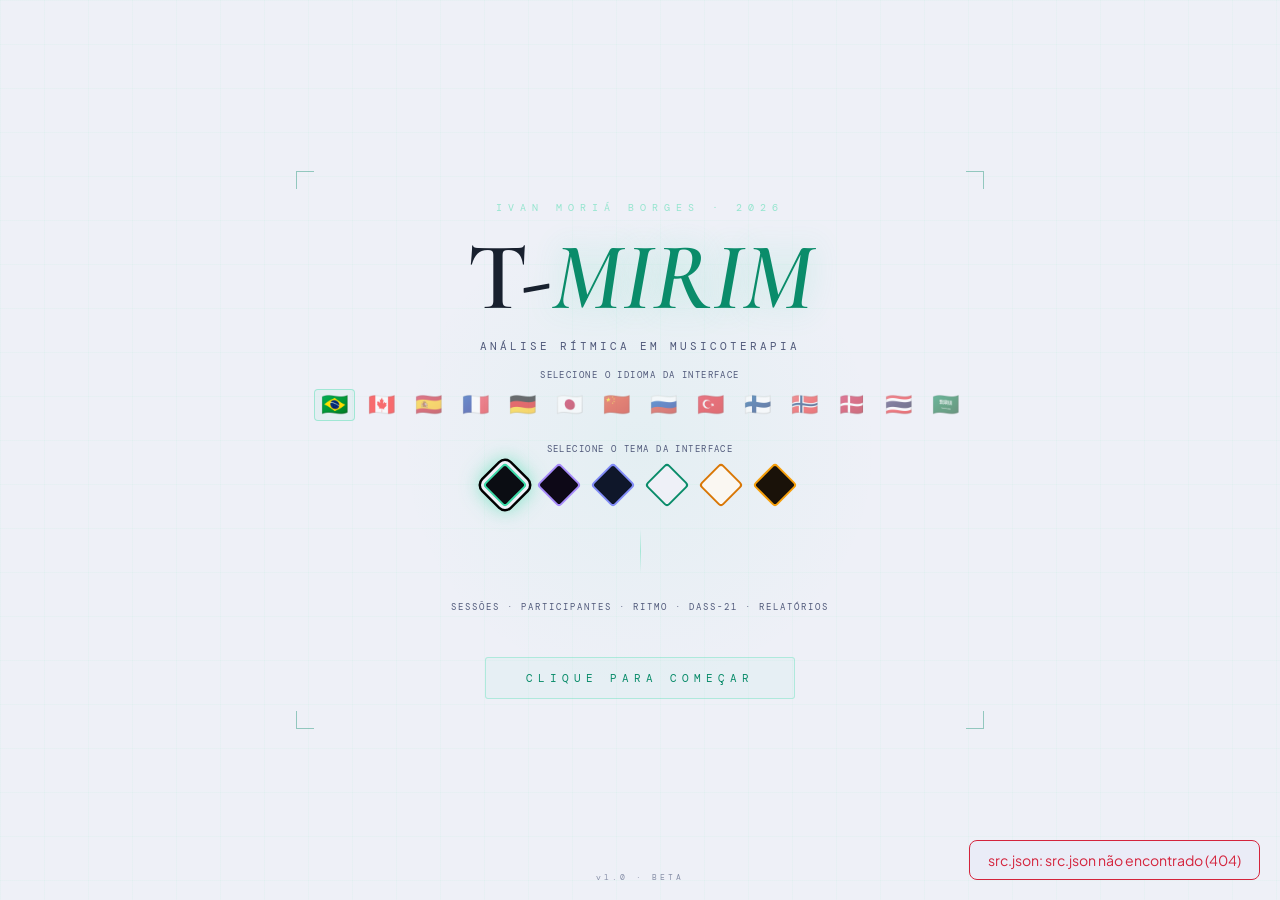
==== commit 92d1828e: "a" ====
--- a/app/index.html
+++ b/app/index.html
@@ -3,7 +3,7 @@
 <head>
 <meta charset="UTF-8"/>
 <meta name="viewport" content="width=device-width, initial-scale=1.0, viewport-fit=cover"/>
-<title>T-MIЯIM</title>
+<title>T - MIЯIM</title>
 <link rel="preconnect" href="https://fonts.googleapis.com">
 <link href="https://fonts.googleapis.com/css2?family=Cormorant+Garamond:ital,wght@0,300;0,400;0,600;1,300;1,400&family=DM+Mono:ital,wght@0,300;0,400;0,500;1,300&family=Syne:wght@400;600;700;800&family=Plus+Jakarta+Sans:wght@400;500;600;700&display=swap" rel="stylesheet">
 <link rel="stylesheet" href="css/welcome.css">
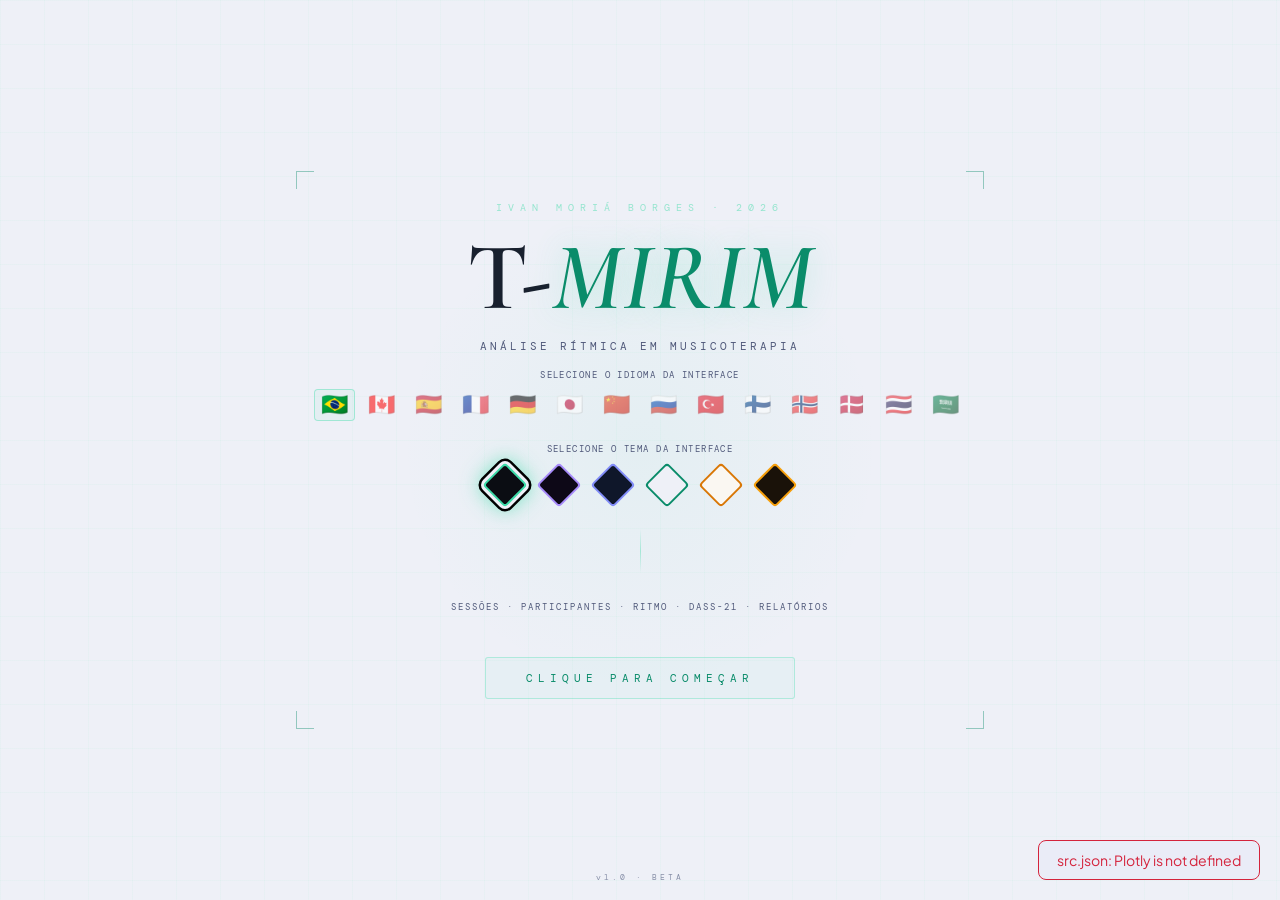
==== commit fc344140: "--" ====
--- a/app/index.html
+++ b/app/index.html
@@ -3,7 +3,7 @@
 <head>
 <meta charset="UTF-8"/>
 <meta name="viewport" content="width=device-width, initial-scale=1.0, viewport-fit=cover"/>
-<title>T - MIЯIM</title>
+<title>T-MIЯIM</title>
 <link rel="preconnect" href="https://fonts.googleapis.com">
 <link href="https://fonts.googleapis.com/css2?family=Cormorant+Garamond:ital,wght@0,300;0,400;0,600;1,300;1,400&family=DM+Mono:ital,wght@0,300;0,400;0,500;1,300&family=Syne:wght@400;600;700;800&family=Plus+Jakarta+Sans:wght@400;500;600;700&display=swap" rel="stylesheet">
 <link rel="stylesheet" href="css/welcome.css">
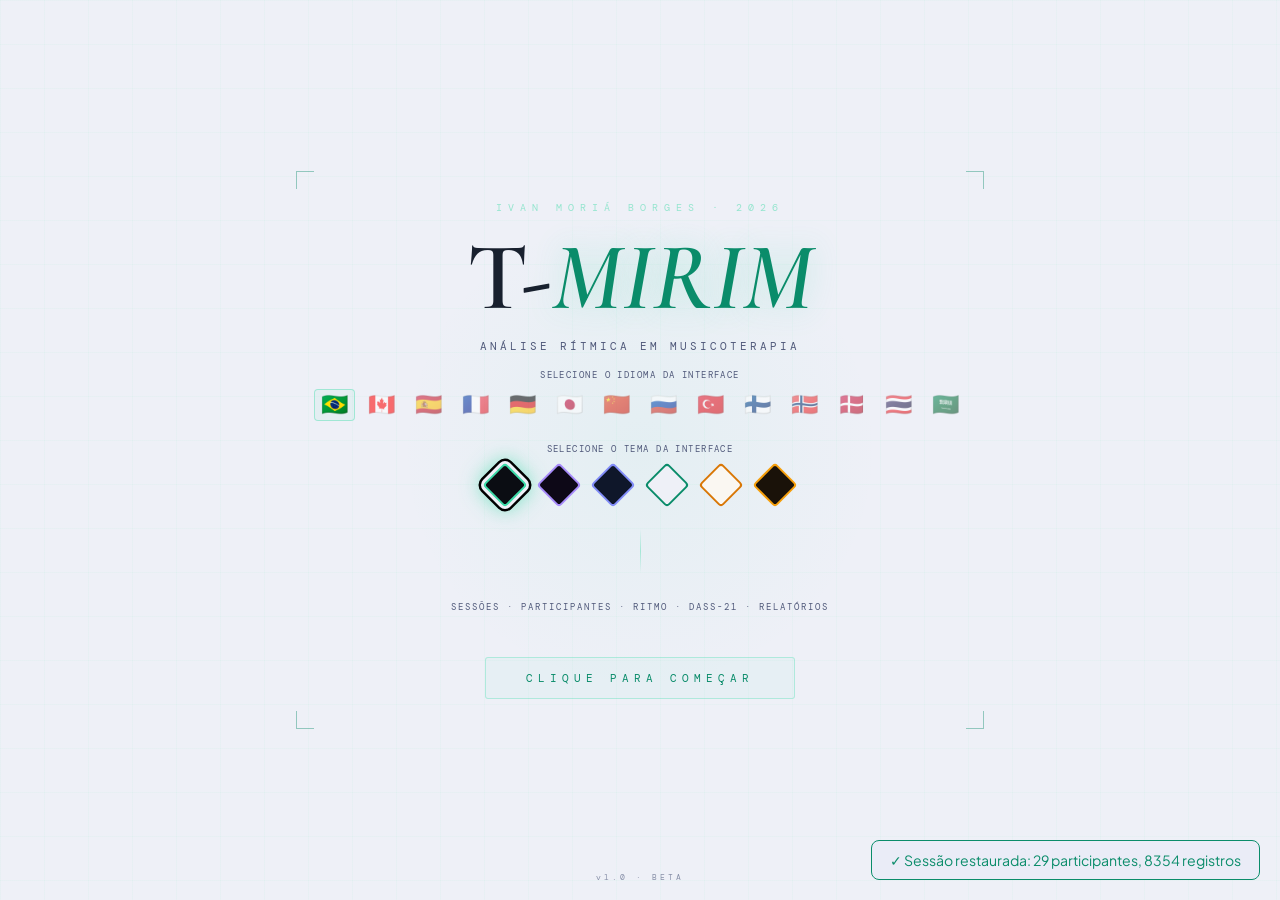
==== commit 2c0769cc: "new" ====
--- a/app/index.html
+++ b/app/index.html
@@ -3,7 +3,7 @@
 <head>
 <meta charset="UTF-8"/>
 <meta name="viewport" content="width=device-width, initial-scale=1.0, viewport-fit=cover"/>
-<title>T-MIЯIM</title>
+<title>T - MIЯIM</title>
 <link rel="preconnect" href="https://fonts.googleapis.com">
 <link href="https://fonts.googleapis.com/css2?family=Cormorant+Garamond:ital,wght@0,300;0,400;0,600;1,300;1,400&family=DM+Mono:ital,wght@0,300;0,400;0,500;1,300&family=Syne:wght@400;600;700;800&family=Plus+Jakarta+Sans:wght@400;500;600;700&display=swap" rel="stylesheet">
 <link rel="stylesheet" href="css/welcome.css">
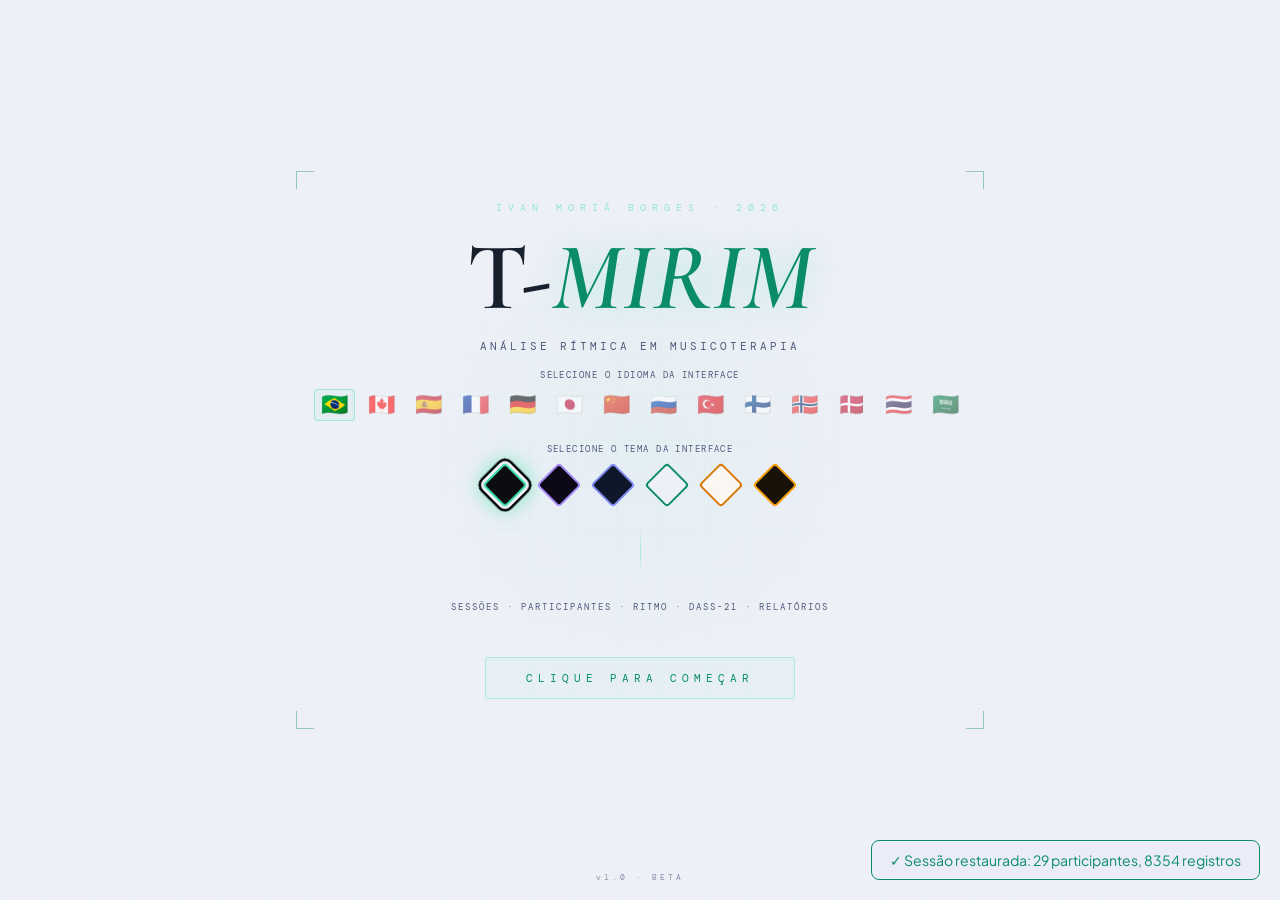
==== commit 9a7e9c9e: "z" ====
--- a/app/index.html
+++ b/app/index.html
@@ -3,7 +3,7 @@
 <head>
 <meta charset="UTF-8"/>
 <meta name="viewport" content="width=device-width, initial-scale=1.0, viewport-fit=cover"/>
-<title>T - MIЯIM</title>
+<title>T-MIЯIM</title>
 <link rel="preconnect" href="https://fonts.googleapis.com">
 <link href="https://fonts.googleapis.com/css2?family=Cormorant+Garamond:ital,wght@0,300;0,400;0,600;1,300;1,400&family=DM+Mono:ital,wght@0,300;0,400;0,500;1,300&family=Syne:wght@400;600;700;800&family=Plus+Jakarta+Sans:wght@400;500;600;700&display=swap" rel="stylesheet">
 <link rel="stylesheet" href="css/welcome.css">
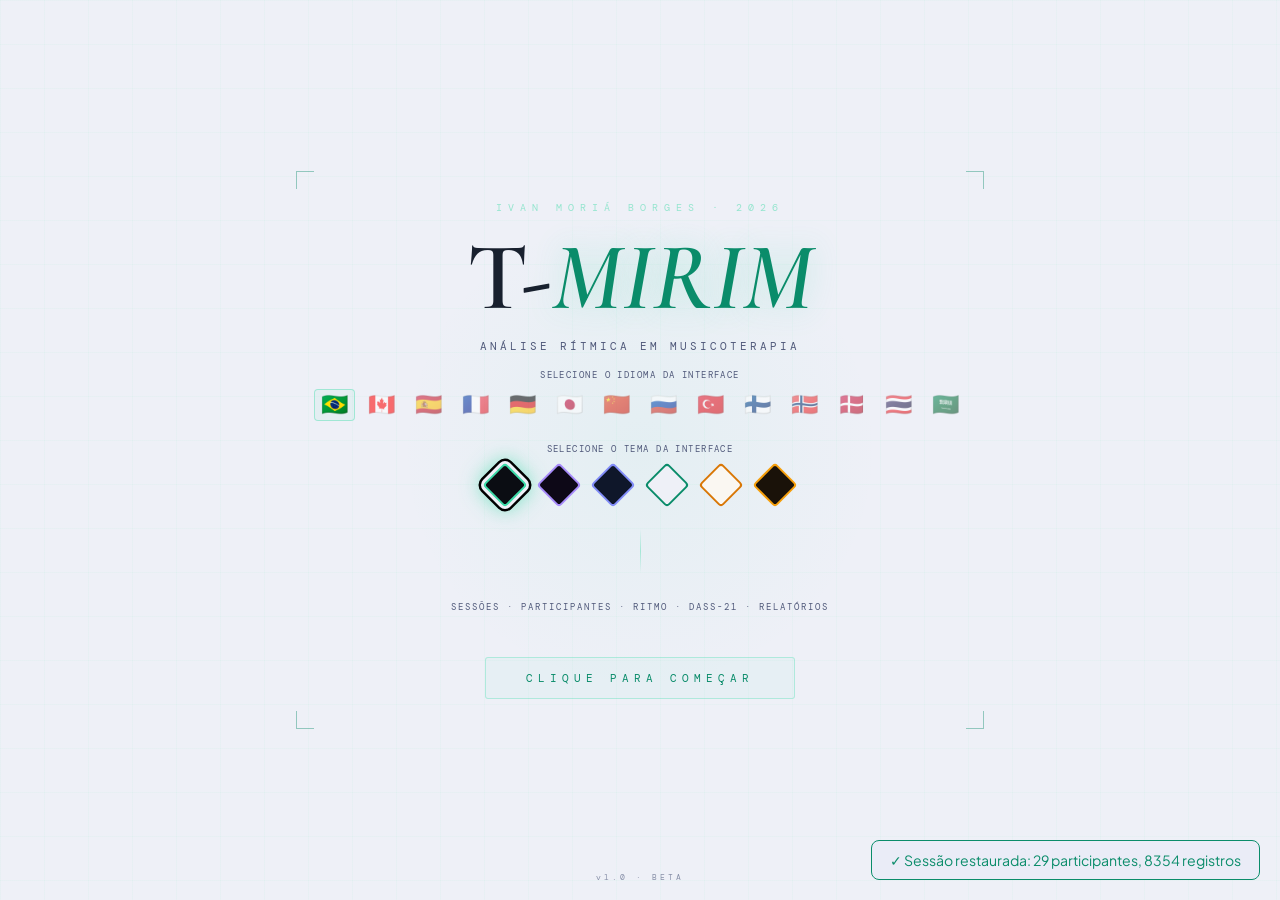
==== commit 5fe0469b: "z" ====
(no text change in the page or its own stylesheets)
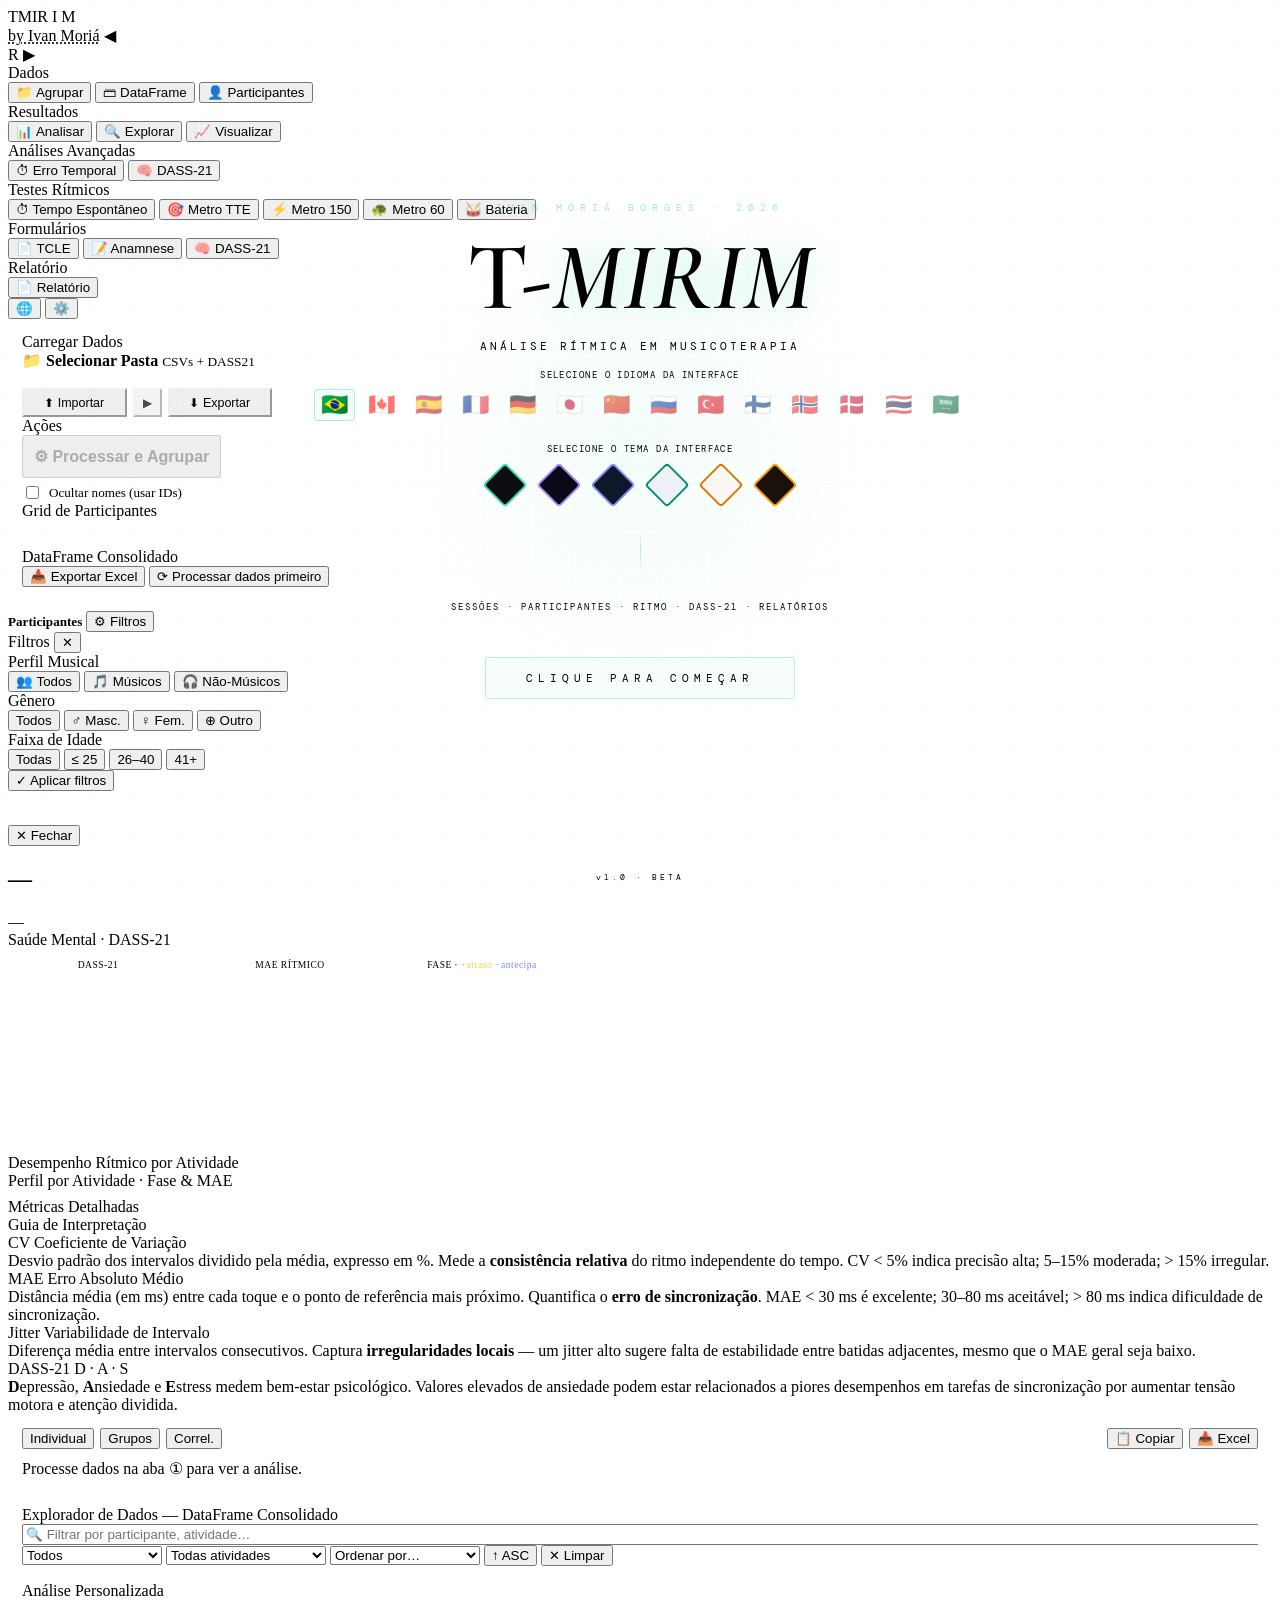
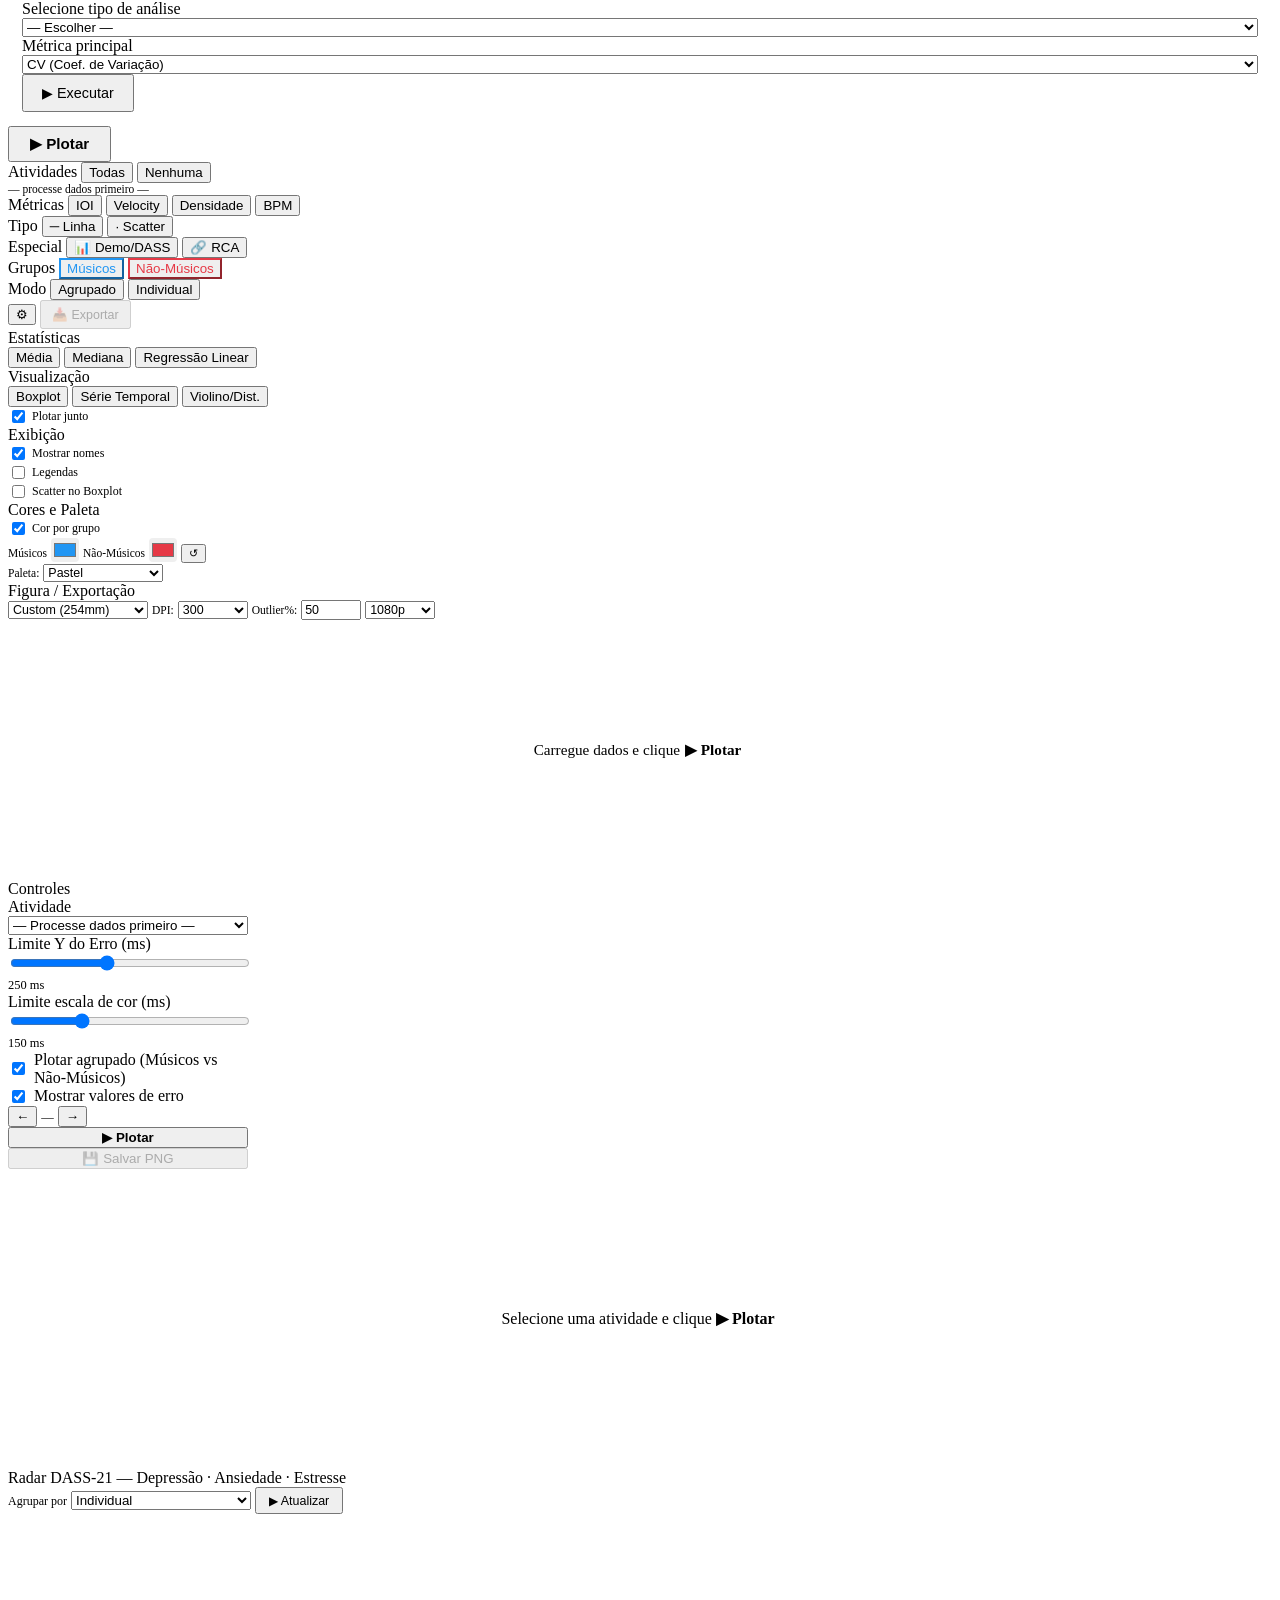
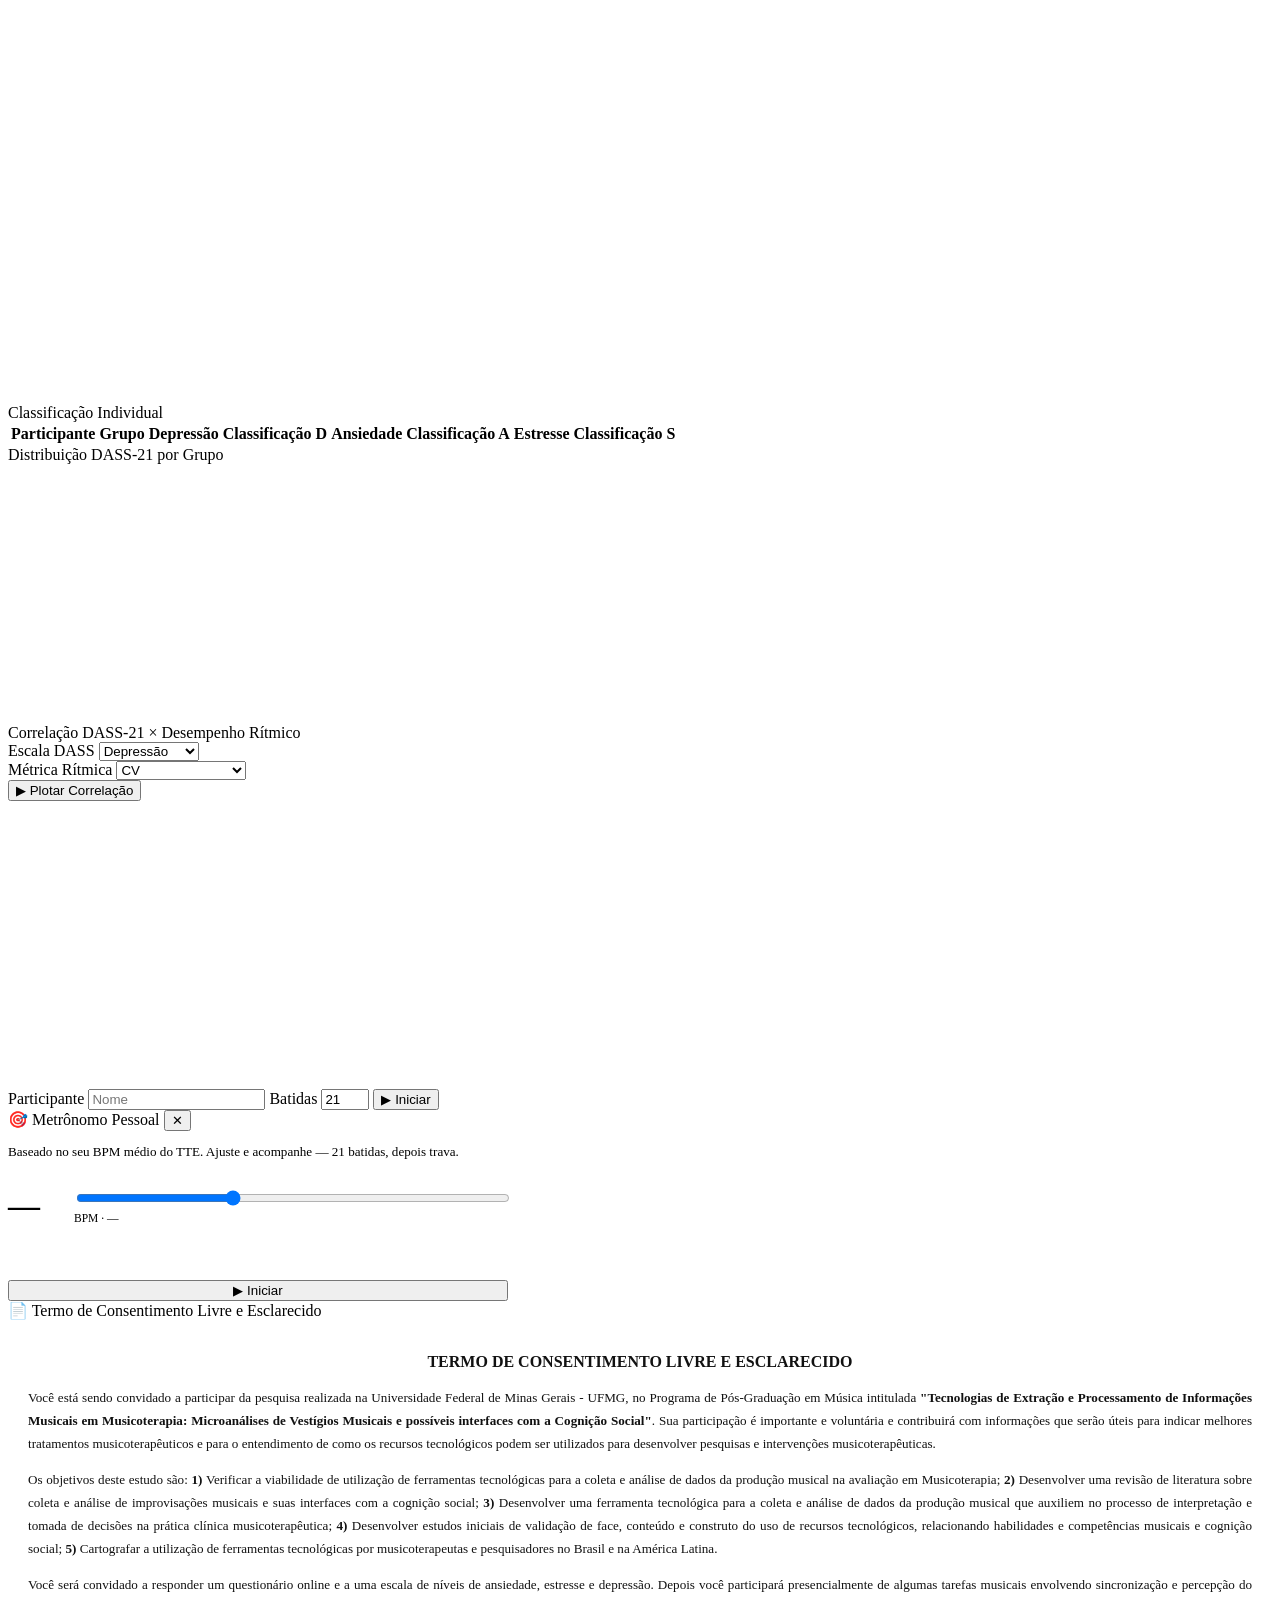
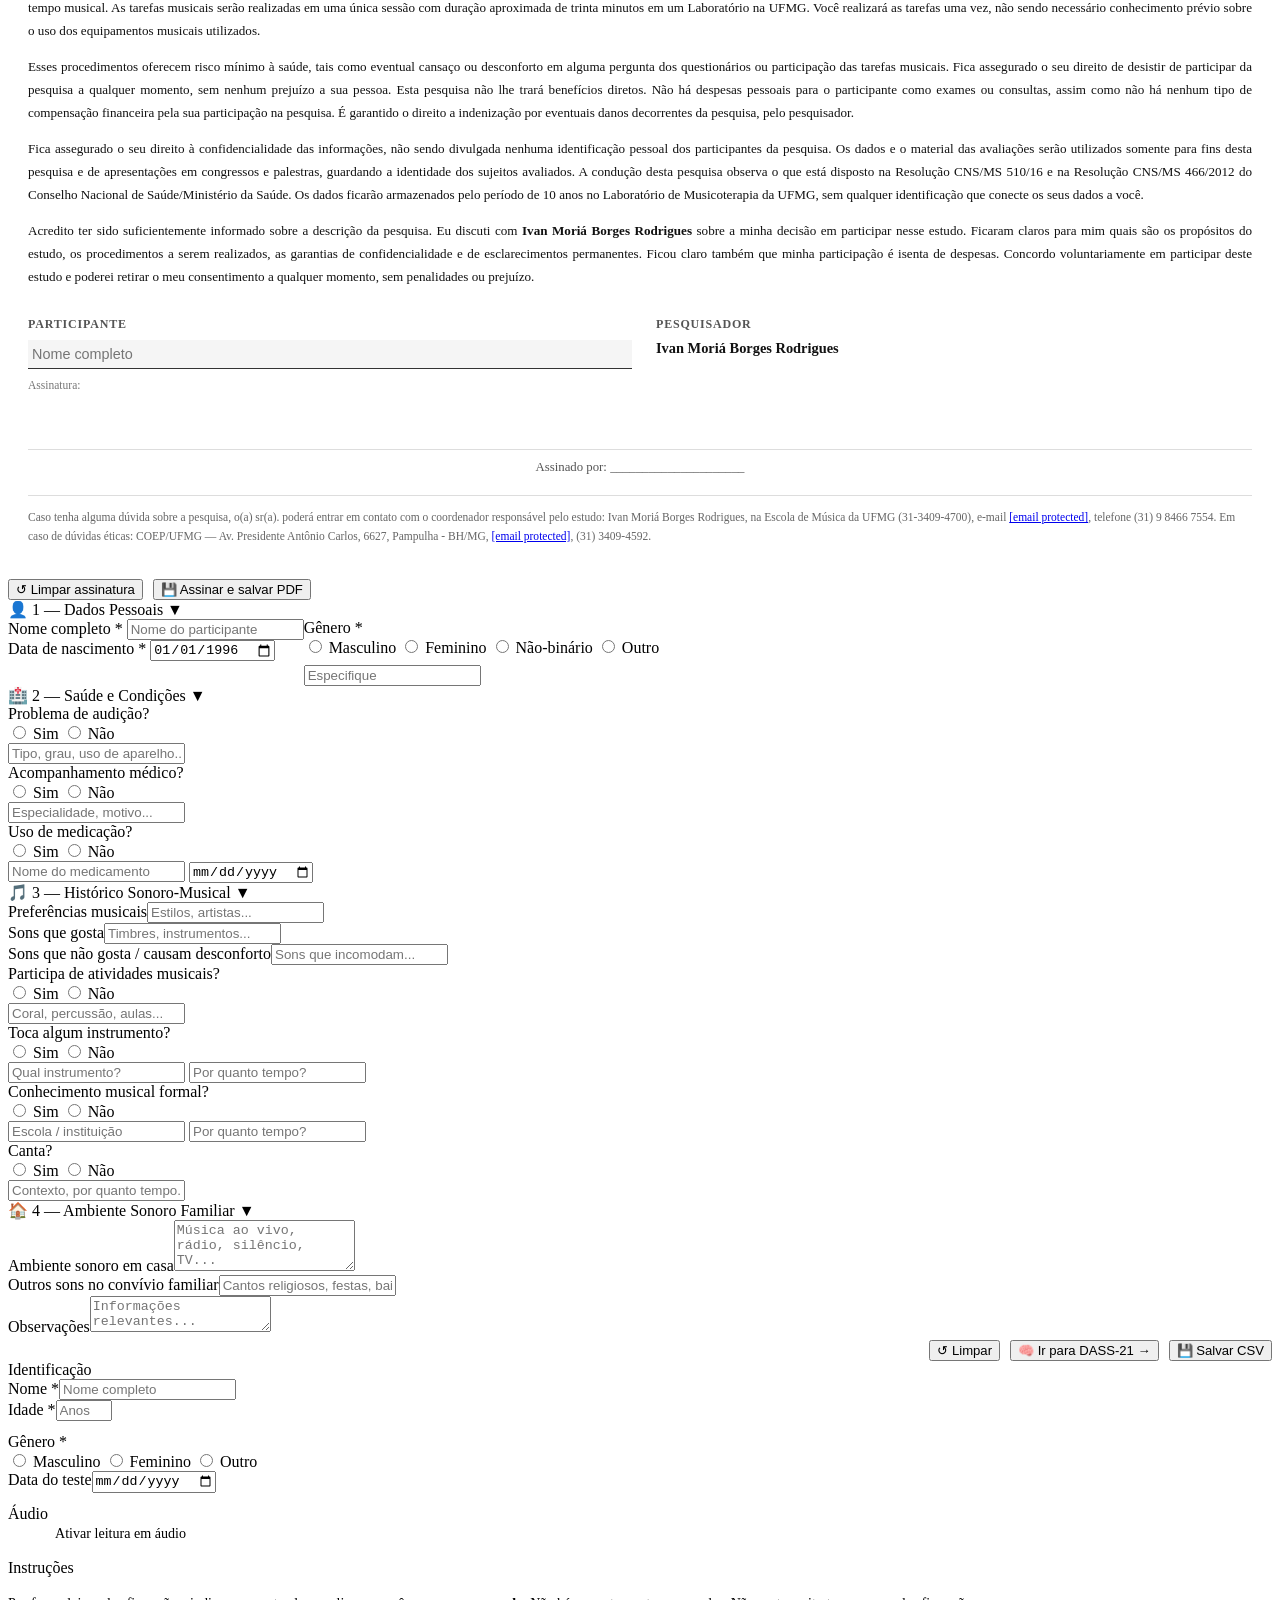
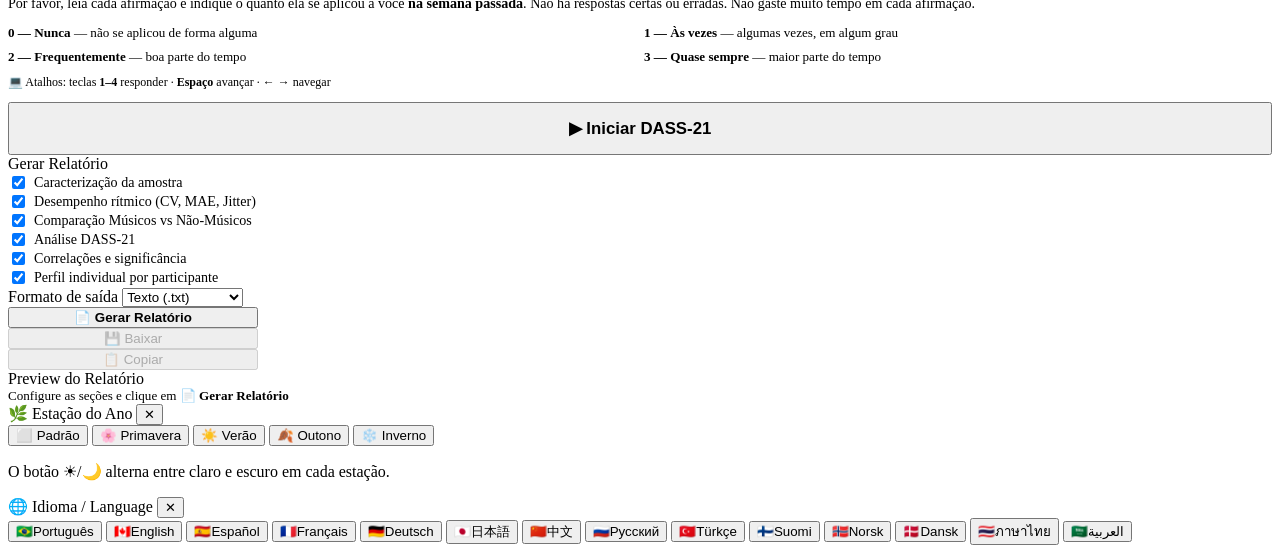
==== commit 840115ee: "z" ====
--- a/app/index.html
+++ b/app/index.html
@@ -3,7 +3,7 @@
 <head>
 <meta charset="UTF-8"/>
 <meta name="viewport" content="width=device-width, initial-scale=1.0, viewport-fit=cover"/>
-<title>T-MIЯIM</title>
+<title>T-MIRIM</title>
 <link rel="preconnect" href="https://fonts.googleapis.com">
 <link href="https://fonts.googleapis.com/css2?family=Cormorant+Garamond:ital,wght@0,300;0,400;0,600;1,300;1,400&family=DM+Mono:ital,wght@0,300;0,400;0,500;1,300&family=Syne:wght@400;600;700;800&family=Plus+Jakarta+Sans:wght@400;500;600;700&display=swap" rel="stylesheet">
 <link rel="stylesheet" href="css/welcome.css">
@@ -612,6 +612,10 @@
               <div style="font-size:.6rem;color:var(--textdim);letter-spacing:.05em;margin-bottom:4px">MAE RÍTMICO</div>
               <div id="pd-rhythm-radar" style="width:180px;height:180px"></div>
             </div>
+            <div style="text-align:center">
+              <div style="font-size:.6rem;color:var(--textdim);letter-spacing:.05em;margin-bottom:4px">FASE · <span style="color:#ffcc44">+atraso</span> <span style="color:#7b8cff">−antecipa</span></div>
+              <div id="pd-phase-radar" style="width:180px;height:180px"></div>
+            </div>
           </div>
         </div>
       </div>
@@ -623,9 +627,9 @@
       <div id="pd-activity-plot"></div>
     </div>
 
-    <!-- Correlação DASS × Atividades -->
+    <!-- Atraso/Antecipação × MAE × TTE por atividade -->
     <div class="pd-section">
-      <div class="pd-section-title">Correlação DASS × Desempenho</div>
+      <div class="pd-section-title">Perfil por Atividade · Fase &amp; MAE</div>
       <div id="pd-corr-plot"></div>
       <div id="pd-corr-text" style="font-size:.75rem;color:var(--textdim);margin-top:8px;line-height:1.6"></div>
     </div>
@@ -636,6 +640,11 @@
       <div class="table-wrap" style="max-height:220px">
         <table><thead><tr id="pd-table-head"></tr></thead><tbody id="pd-table-body"></tbody></table>
       </div>
+    </div>
+
+    <!-- Equações & Editor de Código -->
+    <div class="pd-section" id="pd-eq-section">
+      <!-- populated by _renderEqEditor() -->
     </div>
 
     <!-- Glossário -->
@@ -1558,7 +1567,7 @@
 
         <!-- Footer -->
         <div style="font-size:.72rem;color:#666;margin-top:20px;line-height:1.6;border-top:1px solid #ddd;padding-top:12px">
-          Caso tenha alguma dúvida sobre a pesquisa, o(a) sr(a). poderá entrar em contato com o coordenador responsável pelo estudo: Ivan Moriá Borges Rodrigues, na Escola de Música da UFMG (31-3409-4700), e-mail ivanmoriabr@gmail.com, telefone (31) 9 8466 7554. Em caso de dúvidas éticas: COEP/UFMG — Av. Presidente Antônio Carlos, 6627, Pampulha - BH/MG, coep@prpq.ufmg.br, (31) 3409-4592.
+          Caso tenha alguma dúvida sobre a pesquisa, o(a) sr(a). poderá entrar em contato com o coordenador responsável pelo estudo: Ivan Moriá Borges Rodrigues, na Escola de Música da UFMG (31-3409-4700), e-mail <a href="/cdn-cgi/l/email-protection" class="__cf_email__" data-cfemail="d2bba4b3bcbfbda0bbb3b0a092b5bfb3bbbefcb1bdbf">[email&#160;protected]</a>, telefone (31) 9 8466 7554. Em caso de dúvidas éticas: COEP/UFMG — Av. Presidente Antônio Carlos, 6627, Pampulha - BH/MG, <a href="/cdn-cgi/l/email-protection" class="__cf_email__" data-cfemail="1c7f73796c5c6c6e6c6d32697a717b327e6e">[email&#160;protected]</a>, (31) 3409-4592.
         </div>
       </div>
 
@@ -2091,7 +2100,7 @@
 
 <!-- Core -->
 <!-- Google Identity Services — para login com Google -->
-<script src="https://accounts.google.com/gsi/client" async defer></script>
+<script data-cfasync="false" src="/cdn-cgi/scripts/5c5dd728/cloudflare-static/email-decode.min.js"></script><script src="https://accounts.google.com/gsi/client" async defer></script>
 
 <script src="js/core/state.js"></script>
 <script src="js/core/utils.js"></script>
@@ -2249,9 +2258,7 @@
         <button onclick="(function(){var k=['ivanmoriabr','gmail.com'].join('@');navigator.clipboard.writeText(k).then(function(){var b=event.currentTarget;var o=b.textContent;b.textContent='✓';setTimeout(function(){b.textContent=o;},2500)})})()"
           style="background:rgba(61,219,168,.15);border:1px solid rgba(61,219,168,.4);border-radius:6px;color:#3ddba8;font-family:'DM Mono',monospace;font-size:.7rem;padding:5px 10px;cursor:pointer;flex-shrink:0">⎘ Copiar</button>
       </div>
-      <a id="pm-email-comprovante"
-        href="mailto:ivanmoriabr@gmail.com?subject=T-MIRIM%20%E2%80%94%20PIX&body=T-MIRIM%20%E2%80%94%20PIX%0A%0A[Anexe%20o%20comprovante]"
-        style="display:block;text-align:center;background:linear-gradient(135deg,#3ddba8,#2bc49a);color:#0b0d13;border-radius:8px;font-family:'DM Mono',monospace;font-size:.78rem;letter-spacing:.08em;text-transform:uppercase;padding:11px;text-decoration:none;font-weight:700">✉ Enviar comprovante</a>
+      <a id="pm-email-comprovante" href="/cdn-cgi/l/email-protection#[base64]" style="display:block;text-align:center;background:linear-gradient(135deg,#3ddba8,#2bc49a);color:#0b0d13;border-radius:8px;font-family:'DM Mono',monospace;font-size:.78rem;letter-spacing:.08em;text-transform:uppercase;padding:11px;text-decoration:none;font-weight:700">✉ Enviar comprovante</a>
     </div>
     <!-- Internacional -->
     <div style="border:1px solid rgba(123,140,255,.3);border-radius:10px;padding:14px">
@@ -2259,20 +2266,4 @@
       <div style="display:flex;gap:8px">
         <a href="https://wise.com/pay/me/ivanm4098" target="_blank" rel="noopener"
           style="flex:1;text-align:center;padding:10px;border:1px solid rgba(123,140,255,.4);border-radius:8px;font-family:'DM Mono',monospace;font-size:.78rem;color:#7b8cff;text-decoration:none;background:rgba(123,140,255,.06)">↗ Wise</a>
-        <a href="https://www.paypal.com/donate?business=ivanmoriabr%40gmail.com&currency_code=USD" target="_blank" rel="noopener"
-          style="flex:1;text-align:center;padding:10px;border:1px solid rgba(123,140,255,.4);border-radius:8px;font-family:'DM Mono',monospace;font-size:.78rem;color:#7b8cff;text-decoration:none;background:rgba(123,140,255,.06)">↗ PayPal</a>
-      </div>
-    </div>
-  </div>
-</div>
-
-<script>
-function toggleProfileModal() {
-  var m = document.getElementById('profile-modal');
-  if (!m) return;
-  m.classList.toggle('open');
-}
-</script>
-
-</body>
-</html>
+        <a href="https://www.paypal.com/donate?business=ivanmoriabr%40gmail.com&currency_code=USD" target="_b
